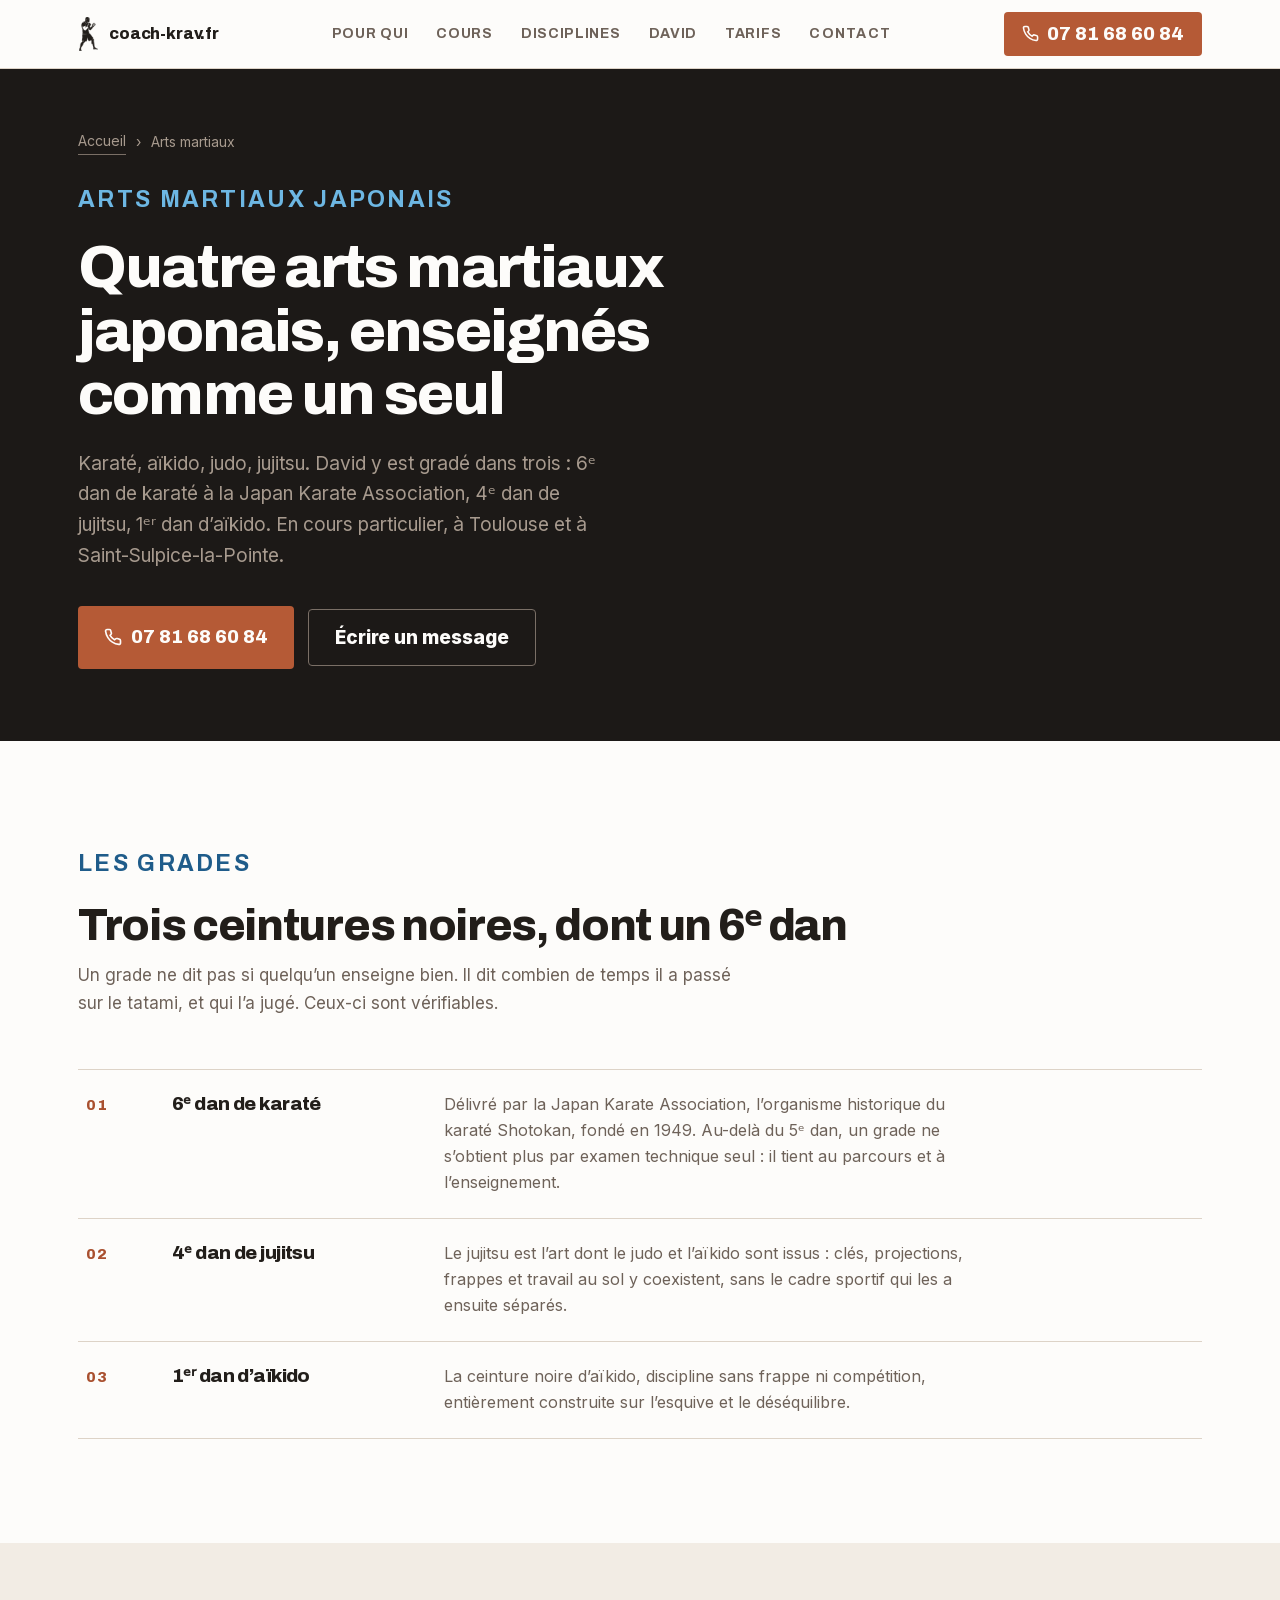
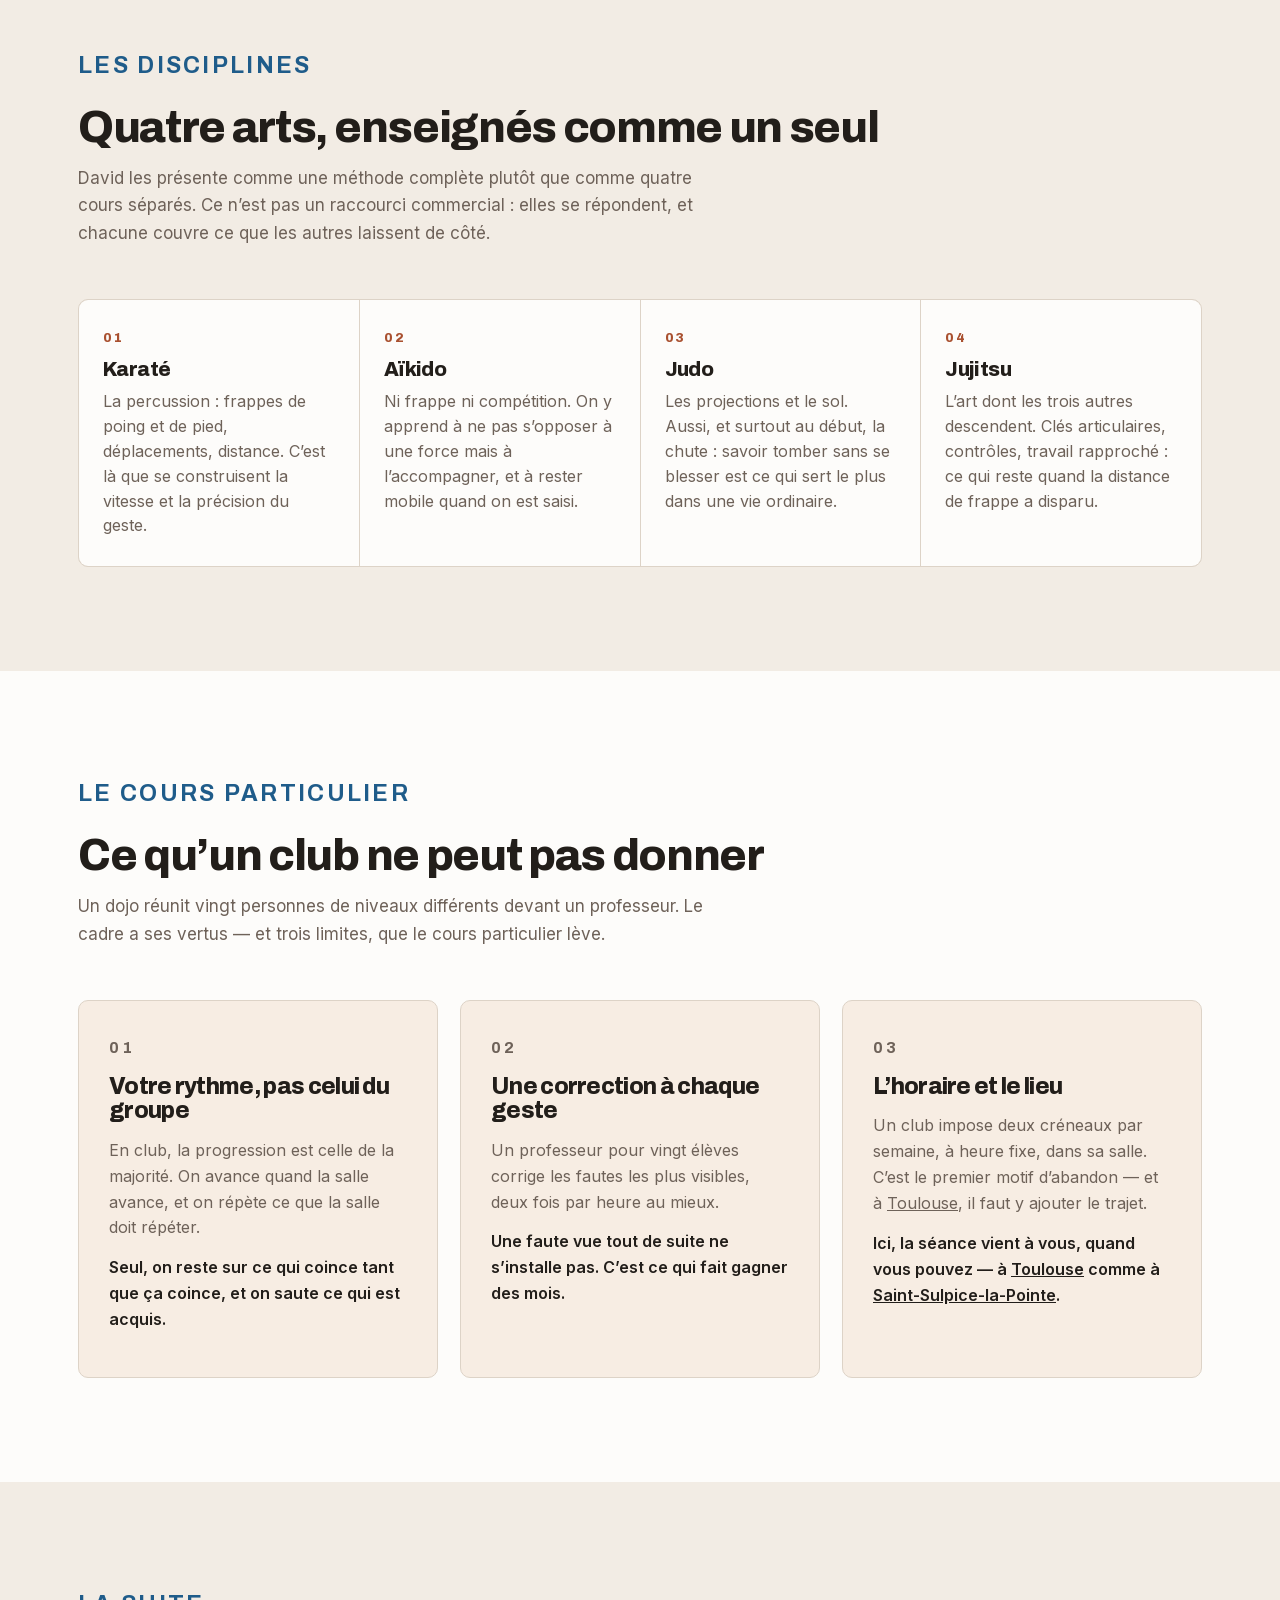
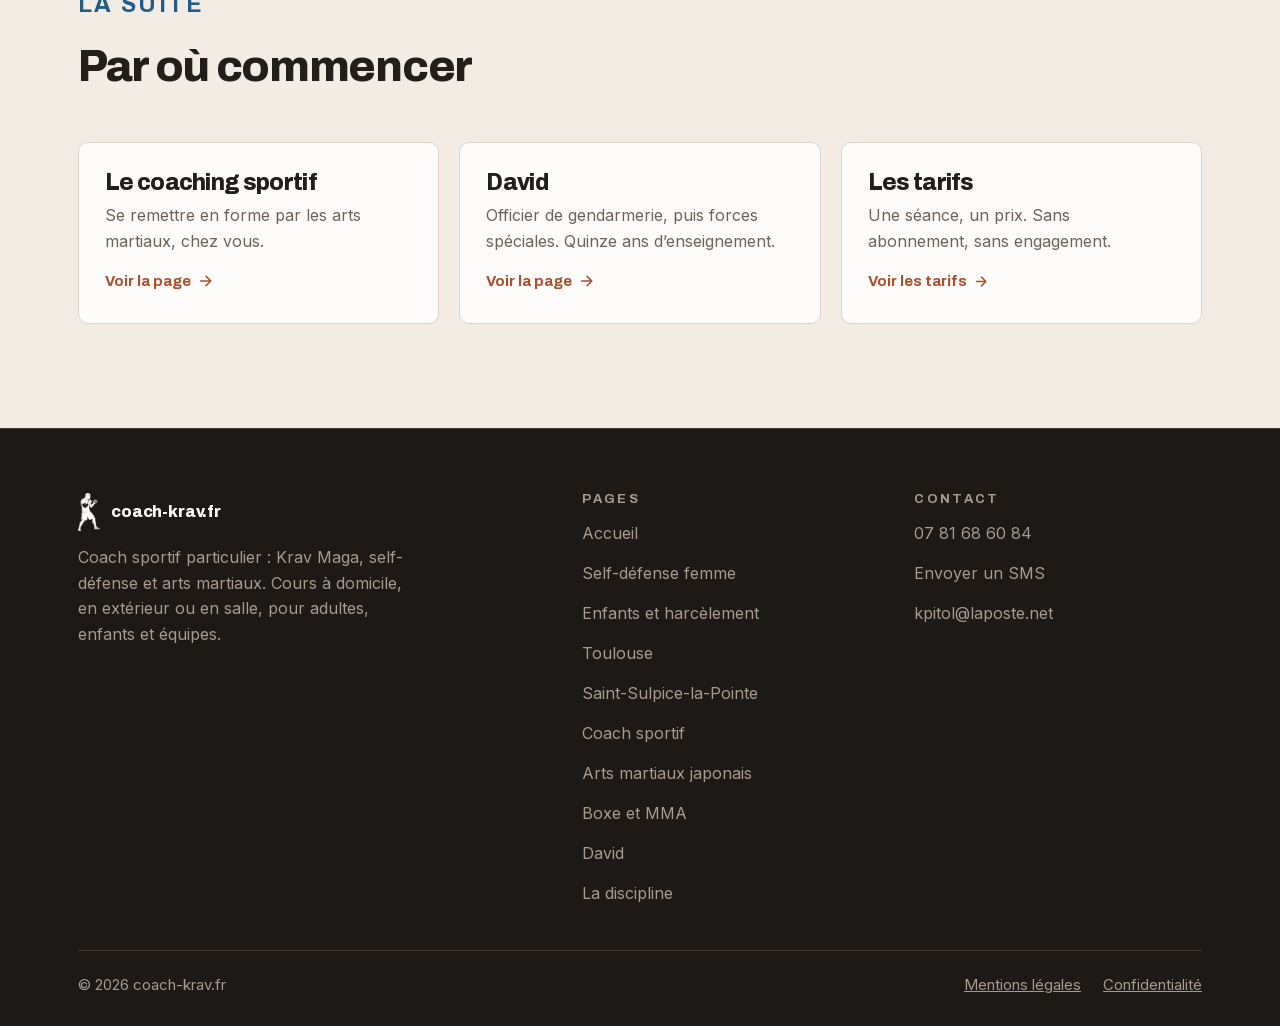
==== arts-martiaux/index.html @ d5f02aaf "feat(front): six pages ne menaient nulle part, et les donnees structurees annoncaient une savate L'a" ====
<!DOCTYPE html>
<html lang="fr">
<head>
<meta charset="UTF-8">
<meta name="viewport" content="width=device-width, initial-scale=1">
<title>Cours de karaté et d’arts martiaux japonais à Toulouse</title>
<meta name="description" content="Karaté, aïkido, judo et jujitsu en cours particulier à Toulouse et Saint-Sulpice. David est 6e dan JKA de karaté, 4e dan de jujitsu, 1er dan d’aïkido.">
<meta name="robots" content="index, follow">
<meta name="theme-color" content="#FDFCFA">
<link rel="canonical" href="https://coach-krav.fr/arts-martiaux/">
<meta property="og:type" content="article">
<meta property="og:site_name" content="coach-krav.fr">
<meta property="og:locale" content="fr_FR">
<meta property="og:title" content="Cours de karaté et d’arts martiaux japonais à Toulouse">
<meta property="og:description" content="Karaté, aïkido, judo, jujitsu enseignés comme une méthode complète, en cours particulier. Trois ceintures noires, dont un 6e dan JKA.">
<meta property="og:url" content="https://coach-krav.fr/arts-martiaux/">
<meta property="og:image" content="https://coach-krav.fr/assets/cours-groupe-1400.jpg">
<meta property="og:image:width" content="1400">
<meta property="og:image:height" content="1050">
<meta property="og:image:alt" content="Cours collectif de Krav Maga en extérieur, en fin de journée">
<meta name="twitter:card" content="summary_large_image">
<link rel="icon" type="image/png" sizes="32x32" href="/assets/favicon-32.png">
<link rel="icon" type="image/png" sizes="16x16" href="/assets/favicon-16.png">
<link rel="apple-touch-icon" href="/assets/apple-touch-icon.png">
<link rel="manifest" href="/site.webmanifest">
<link rel="preload" as="style" href="/assets/site.css">
<link rel="preload" as="font" type="font/woff2" href="/assets/fonts/archivo-var.woff2" crossorigin>
<link rel="preload" as="font" type="font/woff2" href="/assets/fonts/inter-var.woff2" crossorigin>
<style>@font-face{font-family:Archivo;src:url(/assets/fonts/archivo-var.woff2) format('woff2');font-weight:100 900;font-style:normal;font-display:swap}@font-face{font-family:InterVF;src:url(/assets/fonts/inter-var.woff2) format('woff2');font-weight:100 900;font-style:normal;font-display:swap}</style>
<link rel="stylesheet" href="/assets/site.css">
<script type="application/ld+json">
{"@context":"https://schema.org","@type":"BreadcrumbList","itemListElement":[
 {"@type":"ListItem","position":1,"name":"Accueil","item":"https://coach-krav.fr/"},
 {"@type":"ListItem","position":2,"name":"Arts martiaux","item":"https://coach-krav.fr/arts-martiaux/"}]}
</script>

</head>
<body>

<a class="skip" href="#contenu">Aller au contenu</a>

<header id="tete">
  <div class="wrap tete">
    <a class="marque" href="/" aria-label="coach-krav.fr, accueil">
      <span class="marque-glyphe" aria-hidden="true"></span>
      <span>coach-krav.fr</span>
    </a>
    <nav class="nav" id="menu" aria-label="Navigation principale">
      <a href="/#situations">Pour qui</a>
      <a href="/#formules">Cours</a>
      <a href="/#disciplines">Disciplines</a>
      <a href="/le-coach/">David</a>
      <a href="/#tarifs">Tarifs</a>
      <button type="button" class="nav-bouton" data-ouvre="ecrire">Contact</button>
    </nav>
    <a class="tel-tete" href="tel:+33781686084">
      <svg viewBox="0 0 24 24" fill="none" stroke="currentColor" stroke-width="2.2" stroke-linecap="round" aria-hidden="true" style="width:17px;height:17px"><path d="M22 16.9v3a2 2 0 0 1-2.2 2 19.8 19.8 0 0 1-8.6-3.1 19.5 19.5 0 0 1-6-6A19.8 19.8 0 0 1 2.1 4.2 2 2 0 0 1 4.1 2h3a2 2 0 0 1 2 1.7c.1.9.3 1.8.7 2.7a2 2 0 0 1-.5 2.1L8.1 9.8a16 16 0 0 0 6 6l1.3-1.2a2 2 0 0 1 2.1-.5c.9.4 1.8.6 2.7.7a2 2 0 0 1 1.8 2.1z"/></svg>
      07 81 68 60 84
    </a>
    <button class="burger" id="burger" aria-label="Ouvrir le menu" aria-expanded="false" aria-controls="menu">
      <svg viewBox="0 0 24 24" fill="none" stroke="currentColor" stroke-width="2.2" stroke-linecap="round" aria-hidden="true"><path d="M3 6h18M3 12h18M3 18h18"/></svg>
    </button>
  </div>
</header>

<main id="contenu">

<section class="hero hero--court" id="haut">
  <div class="wrap">
    <nav class="fil" aria-label="Fil d’Ariane"><a href="/">Accueil</a><span aria-hidden="true">›</span><span>Arts martiaux</span></nav>
    <div class="hero-in">
      <p class="eyebrow">Arts martiaux japonais</p>
      <h1>Quatre arts martiaux japonais, enseignés comme un seul</h1>
      <p>Karaté, aïkido, judo, jujitsu. David y est gradé dans trois : 6ᵉ dan de karaté à la Japan Karate Association, 4ᵉ dan de jujitsu, 1ᵉʳ dan d’aïkido. En cours particulier, à Toulouse et à Saint-Sulpice-la-Pointe.</p>
      <div class="actes">
        <a class="btn btn-1" href="tel:+33781686084">
          <svg viewBox="0 0 24 24" fill="none" stroke="currentColor" stroke-width="2.2" stroke-linecap="round" aria-hidden="true"><path d="M22 16.9v3a2 2 0 0 1-2.2 2 19.8 19.8 0 0 1-8.6-3.1 19.5 19.5 0 0 1-6-6A19.8 19.8 0 0 1 2.1 4.2 2 2 0 0 1 4.1 2h3a2 2 0 0 1 2 1.7c.1.9.3 1.8.7 2.7a2 2 0 0 1-.5 2.1L8.1 9.8a16 16 0 0 0 6 6l1.3-1.2a2 2 0 0 1 2.1-.5c.9.4 1.8.6 2.7.7a2 2 0 0 1 1.8 2.1z"/></svg>
          07 81 68 60 84
        </a>
        <button type="button" class="btn btn-2" data-ouvre="ecrire">Écrire un message</button>
      </div>
    </div>
  </div>
</section>

<section class="sec">
  <div class="wrap">
    <div class="head monte">
      <p class="eyebrow">Les grades</p>
      <h2>Trois ceintures noires, dont un 6ᵉ dan</h2>
      <p class="lead">Un grade ne dit pas si quelqu’un enseigne bien. Il dit combien de temps il a passé sur le tatami, et qui l’a jugé. Ceux-ci sont vérifiables.</p>
    </div>
    <ul class="bien monte">
      <li><span class="num">01</span><h3>6ᵉ dan de karaté</h3><p>Délivré par la Japan Karate Association, l’organisme historique du karaté Shotokan, fondé en 1949. Au-delà du 5ᵉ dan, un grade ne s’obtient plus par examen technique seul : il tient au parcours et à l’enseignement.</p></li>
      <li><span class="num">02</span><h3>4ᵉ dan de jujitsu</h3><p>Le jujitsu est l’art dont le judo et l’aïkido sont issus : clés, projections, frappes et travail au sol y coexistent, sans le cadre sportif qui les a ensuite séparés.</p></li>
      <li><span class="num">03</span><h3>1ᵉʳ dan d’aïkido</h3><p>La ceinture noire d’aïkido, discipline sans frappe ni compétition, entièrement construite sur l’esquive et le déséquilibre.</p></li>
    </ul>
  </div>
</section>

<section class="sec sec--pierre">
  <div class="wrap">
    <div class="head monte">
      <p class="eyebrow">Les disciplines</p>
      <h2>Quatre arts, enseignés comme un seul</h2>
      <p class="lead">David les présente comme une méthode complète plutôt que comme quatre cours séparés. Ce n’est pas un raccourci commercial : elles se répondent, et chacune couvre ce que les autres laissent de côté.</p>
    </div>
    <div class="princ monte">
      <div>
        <p class="n">01</p><h3>Karaté</h3>
        <p>La percussion : frappes de poing et de pied, déplacements, distance. C’est là que se construisent la vitesse et la précision du geste.</p>
      </div>
      <div>
        <p class="n">02</p><h3>Aïkido</h3>
        <p>Ni frappe ni compétition. On y apprend à ne pas s’opposer à une force mais à l’accompagner, et à rester mobile quand on est saisi.</p>
      </div>
      <div>
        <p class="n">03</p><h3>Judo</h3>
        <p>Les projections et le sol. Aussi, et surtout au début, la chute : savoir tomber sans se blesser est ce qui sert le plus dans une vie ordinaire.</p>
      </div>
      <div>
        <p class="n">04</p><h3>Jujitsu</h3>
        <p>L’art dont les trois autres descendent. Clés articulaires, contrôles, travail rapproché : ce qui reste quand la distance de frappe a disparu.</p>
      </div>
    </div>
  </div>
</section>

<section class="sec">
  <div class="wrap">
    <div class="head monte">
      <p class="eyebrow">Le cours particulier</p>
      <h2>Ce qu’un club ne peut pas donner</h2>
      <p class="lead">Un dojo réunit vingt personnes de niveaux différents devant un professeur. Le cadre a ses vertus — et trois limites, que le cours particulier lève.</p>
    </div>
    <div class="trio">
      <article class="sit monte">
        <p class="sit-n">01</p>
        <h3>Votre rythme, pas celui du groupe</h3>
        <p>En club, la progression est celle de la majorité. On avance quand la salle avance, et on répète ce que la salle doit répéter.</p>
        <p class="rep">Seul, on reste sur ce qui coince tant que ça coince, et on saute ce qui est acquis.</p>
      </article>
      <article class="sit monte">
        <p class="sit-n">02</p>
        <h3>Une correction à chaque geste</h3>
        <p>Un professeur pour vingt élèves corrige les fautes les plus visibles, deux fois par heure au mieux.</p>
        <p class="rep">Une faute vue tout de suite ne s’installe pas. C’est ce qui fait gagner des mois.</p>
      </article>
      <article class="sit monte">
        <p class="sit-n">03</p>
        <h3>L’horaire et le lieu</h3>
        <p>Un club impose deux créneaux par semaine, à heure fixe, dans sa salle. C’est le premier motif d’abandon — et à <a href="/toulouse/">Toulouse</a>, il faut y ajouter le trajet.</p>
        <p class="rep">Ici, la séance vient à vous, quand vous pouvez — à <a href="/toulouse/">Toulouse</a> comme à <a href="/saint-sulpice/">Saint-Sulpice-la-Pointe</a>.</p>
      </article>
    </div>
  </div>
</section>

<section class="sec sec--pierre">
  <div class="wrap">
    <div class="head monte">
      <p class="eyebrow">La suite</p>
      <h2>Par où commencer</h2>
    </div>
    <div class="renvois trois monte">
      <a class="renvoi" href="/coach-sportif/"><h3>Le coaching sportif</h3><p>Se remettre en forme par les arts martiaux, chez vous.</p><span>Voir la page</span></a>
      <a class="renvoi" href="/le-coach/"><h3>David</h3><p>Officier de gendarmerie, puis forces spéciales. Quinze ans d’enseignement.</p><span>Voir la page</span></a>
      <a class="renvoi" href="/#tarifs"><h3>Les tarifs</h3><p>Une séance, un prix. Sans abonnement, sans engagement.</p><span>Voir les tarifs</span></a>
    </div>
  </div>
</section>


</main>

<footer>
  <div class="wrap">
    <div class="pied">
      <div>
        <a class="marque" href="/" aria-label="coach-krav.fr, accueil">
          <span class="marque-glyphe marque-glyphe--pied" aria-hidden="true"></span>
          <span>coach-krav.fr</span>
        </a>
        <p class="desc">Coach sportif particulier : Krav Maga, self-défense et arts martiaux. Cours à domicile, en extérieur ou en salle, pour adultes, enfants et équipes.</p>
      </div>
      <div>
        <h2>Pages</h2>
        <ul>
          <li><a href="/">Accueil</a></li>
          <li><a href="/femmes/">Self-défense femme</a></li>
          <li><a href="/enfants/">Enfants et harcèlement</a></li>
          <li><a href="/toulouse/">Toulouse</a></li>
          <li><a href="/saint-sulpice/">Saint-Sulpice-la-Pointe</a></li>
          <li><a href="/coach-sportif/">Coach sportif</a></li>
          <li><a href="/arts-martiaux/">Arts martiaux japonais</a></li>
          <li><a href="/boxe-et-mma/">Boxe et MMA</a></li>
          <li><a href="/le-coach/">David</a></li>
          <li><a href="/la-discipline/">La discipline</a></li>
        </ul>
      </div>
      <div>
        <h2>Contact</h2>
        <ul>
          <li><a href="tel:+33781686084">07 81 68 60 84</a></li>
          <li><a href="sms:+33781686084">Envoyer un SMS</a></li>
          <li><a href="mailto:kpitol@laposte.net">kpitol@laposte.net</a></li>
        </ul>
      </div>
    </div>
    <div class="bas">
      <span>© 2026 coach-krav.fr</span>
      <nav aria-label="Informations légales">
        <a href="/mentions/#mentions">Mentions légales</a>
        <a href="/mentions/#confidentialite">Confidentialité</a>
      </nav>
    </div>
  </div>
</footer>

<div class="pouce">
  <a class="btn btn-1" href="tel:+33781686084">07 81 68 60 84</a>
  <a class="btn btn-2" href="sms:+33781686084?&amp;body=Bonjour, je suis sur Toulouse et je souhaite des informations.">SMS</a>
</div>

<script src="/assets/site.js" defer></script>

<dialog id="ecrire" aria-labelledby="ecrire-titre">
  <div class="vol">
    <button type="button" class="clore" data-ferme aria-label="Fermer">
      <svg viewBox="0 0 24 24" fill="none" stroke="currentColor" stroke-width="2.2" stroke-linecap="round" aria-hidden="true" style="width:18px;height:18px"><path d="M18 6 6 18M6 6l12 12"/></svg>
    </button>
    <h2 id="ecrire-titre">Votre message</h2>
    <p class="vol-intro">Le plus rapide reste <a href="tel:+33781686084">un appel</a> ou <a href="sms:+33781686084?&amp;body=Bonjour, je souhaite des informations sur les cours.">un SMS</a>. Mais si vous préférez écrire, c’est ici.</p>
    <form class="formulaire" id="msg" action="https://formspree.io/f/xaqlaapn" method="POST">
      <input type="hidden" name="_next" value="https://coach-krav.fr/merci/">
      <input type="hidden" name="_subject" value="Nouvelle demande depuis coach-krav.fr">
      <input type="text" name="_gotcha" tabindex="-1" autocomplete="off" style="position:absolute;left:-9999px" aria-hidden="true">
      <div class="rang">
        <div class="champ">
          <label for="c-nom">Nom</label>
          <input id="c-nom" name="nom" type="text" autocomplete="name" placeholder="Votre nom" required>
        </div>
        <div class="champ">
          <label for="c-tel">Téléphone</label>
          <input id="c-tel" name="telephone" type="tel" autocomplete="tel" inputmode="tel" placeholder="Pour vous rappeler" aria-describedby="c-joindre">
        </div>
      </div>
      <div class="rang">
        <div class="champ">
          <label for="c-mail">E-mail</label>
          <input id="c-mail" name="email" type="email" autocomplete="email" placeholder="Si vous préférez une réponse écrite" aria-describedby="c-joindre">
        </div>
      </div>
      <p class="joindre" id="c-joindre">Un numéro <b>ou</b> une adresse suffit : c’est vous qui choisissez comment on vous répond.</p>
      <div class="rang">
        <div class="champ">
          <label for="c-qui">Pour qui&nbsp;?</label>
          <select id="c-qui" name="pour_qui">
            <option value="Moi">Moi</option>
            <option value="Mon enfant">Mon enfant</option>
            <option value="Nous deux">Nous deux</option>
            <option value="Un groupe">Un groupe d’amis ou de famille</option>
            <option value="Mon equipe">Mon équipe, mon entreprise</option>
          </select>
        </div>
        <div class="champ">
          <label for="c-ou">Où&nbsp;?</label>
          <select id="c-ou" name="lieu">
            <option value="Toulouse">Toulouse ou agglomération</option>
            <option value="Saint-Sulpice">Saint-Sulpice-la-Pointe et alentours</option>
            <option value="Autre">Ailleurs, à voir ensemble</option>
          </select>
        </div>
      </div>
      <div class="champ">
        <label for="c-msg">Votre situation</label>
        <textarea id="c-msg" name="message" placeholder="Ce qui vous amène, votre niveau, vos disponibilités. Quelques mots suffisent." required></textarea>
      </div>
      <label class="coche" for="c-rgpd">
        <input id="c-rgpd" type="checkbox" name="consentement" value="oui" required>
        <span>J’accepte que ces informations servent uniquement à me répondre.</span>
      </label>
      <p class="hors-ue">Ce formulaire passe par un prestataire américain, vos données quittent donc l’Union européenne. <a href="/mentions/#confidentialite">Le détail est ici</a>. Un <a href="sms:+33781686084">SMS</a> arrive directement sur le téléphone de David, sans intermédiaire.</p>
      <button class="envoi" type="submit" id="c-envoi">Envoyer le message</button>
      <p class="retour" id="c-ok" role="status">Message envoyé. Je vous réponds dès que possible. <b>Sans nouvelle sous 48 h</b>, <a href="sms:+33781686084?&amp;body=Bonjour, je souhaite des informations sur les cours.">envoyez un SMS au 07 81 68 60 84</a> : il arrive directement sur le téléphone de David, sans intermédiaire.</p>
      <p class="retour" id="c-ko" role="alert">L’envoi n’a pas abouti. Votre message est toujours là : réessayez, <a href="sms:+33781686084?&amp;body=Bonjour, je souhaite des informations sur les cours.">envoyez un SMS</a>, ou écrivez à <a href="mailto:kpitol@laposte.net">kpitol@laposte.net</a>.</p>
    </form>
  </div>
</dialog>

<noscript><style>
  /* Sans script, une modale ne s'ouvre pas. On la rend alors au fil de la page,
     a sa place naturelle : mieux vaut un formulaire visible qu'un bouton mort. */
  dialog#ecrire{display:block;position:static;width:auto;max-width:820px;margin:0 auto 70px;background:var(--fond-carte)}
  dialog#ecrire .clore{display:none}
  [data-ouvre]{display:none!important}
</style></noscript>

</body>
</html>
---- assets/site.css ----
@font-face{font-family:Archivo;src:url(/assets/fonts/archivo-var.woff2) format('woff2');font-weight:100 900;font-style:normal;font-display:swap}
@font-face{font-family:InterVF;src:url(/assets/fonts/inter-var.woff2) format('woff2');font-weight:100 900;font-style:normal;font-display:swap}

/* ══════════════════════════════════════════════════════════════════════
   COUCHE 1 — LA DIRECTION GRAPHIQUE

   Le SEUL bloc de la feuille qui contienne une valeur de couleur.
   Changer de direction, c'est remplacer ce bloc et rien d'autre : les
   deux couches suivantes ne portent que des renvois, et le reste du
   fichier ne cite jamais un jeton --t-*.

   Direction en place : « Toulouse mesurée ». Les valeurs viennent de
   187 photographies de la ville lues pixel par pixel — 430 848 pixels
   classés par famille de teinte, la mediane des pixels REELS de chaque
   bande de luminosité, jamais une moyenne (une moyenne mélange le mur au
   soleil et le mur à l'ombre : elle fabrique de la boue).
   Le détail : _chantier/croquis/2026-09-09-charte-toulouse-mesuree.md

   Chaque teinte utilisée en transparence est donnée DEUX fois, en
   hexadécimal et en composantes, parce que rgba() ne sait pas lire un
   hexadécimal. Le garde _chantier/coherence.py refuse le commit si les
   deux se contredisent — sans lui, la duplication dériverait en silence.

   Les trois bornes @charte ci-dessous ne sont pas décoratives : le garde
   découpe le fichier dessus. Il vérifie qu'elles existent, qu'elles
   n'apparaissent qu'une fois et qu'elles sont dans l'ordre — un repère
   introuvable rend -1, et une tranche prise à -1 lit tout le fichier
   sans rien signaler.
   ══════════════════════════════════════════════════════════════════════ */
/* @charte:direction-debut */
:root{
  /* les fonds clairs — 42,7 % de Toulouse est neutre (pierre + blanc) */
  --t-blanc:#FDFCFA;
  --t-pierre-pale:#F2ECE4;
  --t-brique-pale:#F7EDE3;

  /* les fonds profonds — le héros et le pied, rien d'autre */
  --t-profond:#1C1917;         --t-profond-rgb:28,25,23;
  --t-profond-2:#2B2624;
  --t-abysse:#0E0C0B;          --t-abysse-rgb:14,12,11;

  /* les textes */
  --t-encre:#221E1A;           --t-encre-rgb:34,30,26;
  --t-pierre:#6E6259;
  --t-estompe:#A79A8E;

  /* les filets. Deux niveaux : le trait décoratif, et le contour d'un
     champ ou d'un bouton — celui-là tient 3:1, comme WCAG 1.4.11 l'exige
     des contours de composants. Les anciens plafonnaient à 1,4. */
  --t-filet:#DDD3C7;
  --t-contour:#8F8274;
  --t-filet-profond:#423B35;
  --t-contour-profond:#7A6F66;

  /* La brique. Deux corrections successives, toutes deux venues de l'œil
     avant l'instrument. D'abord #352612 : la valeur À L'OMBRE, et tout le
     site était marron. Puis #9C5228, médiane d'une bande de clarté
     0,30–0,70 — encore marron, parce qu'une photo de mur contient autant
     d'ombre que de soleil et que la médiane rend le mur en lumière
     MOYENNE, pas la couleur de la brique. La brique foraine vit à 16-18°
     et 44-54 % de clarté ; on y est.

     Deux jetons, et la raison de leur nombre : le petit texte exige
     4,5:1, ce qui plafonne l'accent à 42 % de clarté — six points sous
     la brique sèche. Le non-textuel et le grand texte n'exigent que 3:1 :
     ils prennent la franche, et c'est eux que l'œil lit comme « la
     couleur du site ». Détail :
     _chantier/croquis/2026-09-09-la-brique-est-trop-sombre-de-six-points.md

     Un troisieme jeton pour les aplats a existe une heure : il assombrissait
     le bouton du heros pour compenser qu'une grande surface parait plus claire
     qu'un glyphe. William l'a vu tout de suite, et il avait raison : ca faisait
     QUATRE briques a l'ecran, et un bouton d'une autre couleur que le mot juste
     au-dessus. Une compensation optique qui se voit n'est plus une compensation,
     c'est une incoherence. Un aplat porte donc exactement la brique de son
     contexte. */
  --t-brique:#A9502F;          --t-brique-rgb:169,80,47;
  /* #B85C38 rendait 4,43:1 avec le blanc — assez pour un libelle de 19 px en
     gras, pas pour les 15 px de la barre du pouce. Un point de clarte plus bas
     (47 -> 46 %) et il tient 4,57 : le bouton passe A TOUTE TAILLE, et la dette
     gagee sur la taille des libelles disparait. L'ecart est de dE 1,2 —
     invisible a l'oeil, decisif pour la sonde. */
  --t-brique-franche:#B55A36;  --t-brique-franche-rgb:181,90,54;
  --t-brique-claire:#E08A5A;   --t-brique-claire-rgb:224,138,90;

  /* la note bleue. 12,7 % des pixels et les plus hautes saturations de
     toute la mesure. Ce n'est pas un ajout : la richesse de Toulouse
     vient du pastel des teinturiers, une plante à teinture bleue. */
  --t-pastel:#1F5C8A;
  --t-ciel:#6DB7E3;

  /* la note verte — platanes, berges de la Garonne. 4,8 % des pixels. */
  --t-olive:#4F6B2A;           --t-olive-rgb:79,107,42;
  --t-olive-clair:#A8CE7C;     --t-olive-clair-rgb:168,206,124;

  /* l'alerte, qui n'appartient pas à la ville mais au message */
  --t-alerte:#A3231B;          --t-alerte-rgb:163,35,27;
  --t-alerte-claire:#FF9B93;   --t-alerte-claire-rgb:255,155,147;

  /* Le chevron du <select>, dessiné dans une adresse de données : une
     image de fond ne sait pas prendre currentColor. Son trait DOIT valoir
     --t-pierre ; le garde vérifie que les deux ne divergent pas. */
  --t-chevron:url("data:image/svg+xml;charset=utf-8,%3Csvg xmlns='http://www.w3.org/2000/svg' viewBox='0 0 24 24' fill='none' stroke='%236E6259' stroke-width='2.2' stroke-linecap='round' stroke-linejoin='round'%3E%3Cpath d='M6 9l6 6 6-6'/%3E%3C/svg%3E");
}

/* ══════════════════════════════════════════════════════════════════════
   COUCHE 2 — LES CONTEXTES

   Trois fonds, les mêmes RÔLES sur chacun. Un bouton écrit
   `background:var(--accent)` une seule fois et se peint juste sur les
   trois — c'est ce qui a fait disparaître les seize règles
   « .sec--nuit .machin{...} » que portait l'ancienne feuille : elles
   n'existaient que parce que les jetons ignoraient leur fond.
   ══════════════════════════════════════════════════════════════════════ */
/* @charte:contextes-debut */

/* le contexte CLAIR — le fond par défaut de presque toute la page */
:root{
  --fond:var(--t-blanc);              --fond-rgb:var(--t-encre-rgb);
  --fond-2:var(--t-pierre-pale);      /* le creux : champs de formulaire */
  --fond-carte:var(--t-brique-pale);  /* une carte posée sur ce fond */
  --survol:var(--t-pierre-pale);      /* une ligne au survol */
  --sur:var(--t-encre);
  --sur-2:var(--t-pierre);
  --accent:var(--t-brique);           --accent-rgb:var(--t-brique-rgb);
  --accent-sur:var(--t-blanc);        /* le texte posé SUR --accent */
  /* la brique franche : filets, barres, icônes, gros chiffres — tout ce
     qui n'a pas besoin de 4,5:1 et que l'œil lit comme la couleur */
  --accent-franc:var(--t-brique-franche);
  --accent-franc-rgb:var(--t-brique-franche-rgb);
  --note:var(--t-pastel);
  --acquis:var(--t-olive);            --acquis-rgb:var(--t-olive-rgb);
  --alerte:var(--t-alerte);           --alerte-rgb:var(--t-alerte-rgb);
  --filet:var(--t-filet);
  --contour:var(--t-contour);
  --focus:var(--t-brique);
  --ombre-rgb:var(--t-encre-rgb);
}

/* le contexte PIERRE — une section sur deux, pour marquer le passage
   sans jamais éteindre la page. Il n'hérite pas de deux valeurs : son
   fond, et celui d'une carte posée dessus, qui redevient blanche. */
.sec--pierre{
  --fond:var(--t-pierre-pale);
  --fond-carte:var(--t-blanc);
  --survol:var(--t-blanc);
}

/* le contexte PROFOND — le héros, le pied, la barre du pouce. Deux
   aplats sombres dans la page, contre six auparavant : le sombre est
   redevenu une ponctuation, il ouvre et il ferme. */
.hero,footer,.pouce{
  --fond:var(--t-profond);            --fond-rgb:var(--t-profond-rgb);
  --fond-2:var(--t-profond-2);
  --fond-carte:var(--t-profond-2);
  --survol:var(--t-profond-2);
  --sur:var(--t-blanc);
  --sur-2:var(--t-estompe);
  --accent:var(--t-brique-claire);    --accent-rgb:var(--t-brique-claire-rgb);
  --accent-sur:var(--t-encre);
  /* sur fond sombre il n'y a pas deux briques : la claire tient déjà
     6,6:1, elle n'a aucun plafond à contourner */
  --accent-franc:var(--t-brique-claire);
  --accent-franc-rgb:var(--t-brique-claire-rgb);
  --note:var(--t-ciel);
  --acquis:var(--t-olive-clair);      --acquis-rgb:var(--t-olive-clair-rgb);
  --alerte:var(--t-alerte-claire);    --alerte-rgb:var(--t-alerte-claire-rgb);
  --filet:var(--t-filet-profond);
  --contour:var(--t-contour-profond);
  --focus:var(--t-brique-claire);
  --ombre-rgb:var(--t-abysse-rgb);
}

/* Les rôles qui ne suivent PAS le contexte, parce qu'ils se posent là où
   le fond n'est pas connu — sur une photographie, sur la page entière —
   ou parce qu'ils vivent dans une image, où aucune variable n'entre.
   Ils portent quand même un nom : sans lui, le corps de la feuille
   citerait un jeton de direction et court-circuiterait cette couche. */
:root{
  /* LE BOUTON D'APPEL NE CHANGE PAS AVEC LA SURFACE. C'est un objet, pas
     un rôle : il vit dans l'en-tête clair, dans le héros sombre et dans la
     barre du pouce, et William l'a vu tout de suite quand il portait deux
     briques différentes. « Le même bouton » doit se reconnaître.
     #B85C38 est le seul qui tienne des DEUX côtés, et presque à l'identique :
     3,87:1 sur la pierre claire, 3,85:1 sur le fond profond — WCAG 1.4.11
     demande 3,0 pour la forme d'un composant. Son libellé blanc rend 4,43:1,
     ce qui impose 19 px en gras, et c'est la taille qu'ils ont. */
  --accent-aplat:var(--t-brique-franche);
  --accent-aplat-rgb:var(--t-brique-franche-rgb);
  --accent-aplat-sur:var(--t-blanc);

  --voile-photo-rgb:var(--t-profond-rgb);   /* sous une légende d'image */
  --voile-page-rgb:var(--t-abysse-rgb);     /* derrière une modale */
  --sur-photo:var(--t-blanc);               /* le texte posé sur une photo */
  --chevron:var(--t-chevron);               /* le chevron qui dit « ça s'ouvre » */
}
/* @charte:contextes-fin */

/* ══ ce qui n'est pas une couleur ══════════════════════════════════════ */
:root{
  --tete:68px;
  --tf:Archivo,'Helvetica Neue',Arial,sans-serif;
  --tc:InterVF,system-ui,-apple-system,'Segoe UI',Roboto,sans-serif;

  /* Rayons. Il y en avait huit — 2, 4, 5, 6, 8, 10, 12 et 50 % — pour trois
     familles d'objets seulement. Trois suffisent, plus l'anneau de focus. */
  --r-controle:4px;   /* boutons, champs, petits boutons */
  --r-surface:10px;   /* cartes, encarts, blocs, modales */
  --r-focus:2px;      /* l'anneau de focus, qui suit le trace de l'element */

  /* La flèche et la silhouette servent de MASQUE : seule leur couche
     alpha compte, la couleur écrite dedans n'est jamais rendue. Elles
     prennent donc currentColor et suivent la direction sans y figurer. */
  --fleche:url("data:image/svg+xml;charset=utf-8,%3Csvg xmlns='http://www.w3.org/2000/svg' viewBox='0 0 24 24' fill='none' stroke='%23000' stroke-width='2.4' stroke-linecap='round' stroke-linejoin='round'%3E%3Cpath d='M4 12h14M12 5l7 7-7 7'/%3E%3C/svg%3E");
  --silhouette:url(/assets/logo-clair.png);
}

*,*::before,*::after{margin:0;padding:0;box-sizing:border-box}
html{scroll-behavior:smooth;-webkit-text-size-adjust:100%}
body{background:var(--fond);color:var(--sur);font-family:var(--tc);font-size:17px;line-height:1.62;overflow-x:hidden;-webkit-font-smoothing:antialiased}
img{display:block;max-width:100%;height:auto}
a{color:inherit}
:where(a,button,input,select,textarea,summary):focus-visible{outline:3px solid var(--focus);outline-offset:3px;border-radius:var(--r-focus)}
h1,h2,h3,.tf{font-family:var(--tf);letter-spacing:-.03em;line-height:1.06;font-weight:800}
section{scroll-margin-top:calc(var(--tete) + 12px)}
.wrap{max-width:1180px;margin:0 auto;padding:0 28px}
.sr{position:absolute;width:1px;height:1px;margin:-1px;padding:0;overflow:hidden;clip:rect(0 0 0 0);white-space:nowrap;border:0}
.skip{position:absolute;left:-9999px;top:0;z-index:300;background:var(--accent);color:var(--accent-sur);padding:12px 20px;font-family:var(--tf);font-weight:700}
.skip:focus{left:8px;top:8px}

/* ── rythme des sections : le blanc domine, la pierre ponctue ───────── */
.sec{padding:104px 0;background:var(--fond);color:var(--sur)}
/* L'INTITULE DE SECTION, TROISIEME REGLAGE. 13 px au depart, 16 apres la
   premiere remarque de William, 19 apres la seconde. Un intitule en capitales
   se lit plus petit qu'il n'est : la hauteur d'x disparait, l'oeil n'a plus que
   des rectangles. A 19 px il fait la meme impression qu'un texte courant de 16.
   L'interlettrage descend de .2 a .14 em — a 19 px, .2 em disloque le mot. */
/* L'INTITULE DE SECTION, QUATRIEME REGLAGE : 13, 16, 19, puis 23 px.
   William l'a signale TROIS fois, et la taille seule n'etait pas le sujet :
   un mot en CAPITALES n'a ni ascendante ni descendante, l'oeil n'en percoit
   que la hauteur de capitale — 0,72 em. A 19 px il pesait 13,7 px d'encre,
   soit moins qu'un texte courant de 16. A 23 px il en pese 16,6, et
   l'interlettrage descend a .10 em pour rendre le mot plus dense qu'etale. */
.eyebrow{font-family:var(--tf);font-size:23px;font-weight:700;letter-spacing:.10em;text-transform:uppercase;color:var(--note);margin-bottom:20px}
/* le trait s'aligne sur la PREMIERE ligne, pas au milieu du bloc */
h2{font-size:clamp(30px,4.4vw,44px);margin-bottom:14px}
.lead{color:var(--sur-2);max-width:660px;font-size:17px}
.head{margin-bottom:52px}

/* ── en-tête ────────────────────────────────────────────────────────────
   Blanc et opaque, sur les huit pages. Le filet du bas est PERMANENT :
   sous une page claire, un en-tête sans filet flotterait sans limite.
   Le défilement n'ajoute qu'une ombre — plus de bascule de fond, donc
   plus de flou d'arrière-plan à calculer à chaque image. */
header{position:fixed;inset:0 0 auto;z-index:120;background:var(--fond);border-bottom:1px solid var(--filet);transition:box-shadow .25s}
header.pose{box-shadow:0 2px 18px rgba(var(--ombre-rgb),.09)}
.tete{display:flex;align-items:center;justify-content:space-between;gap:20px;height:var(--tete)}
.marque{display:flex;align-items:center;gap:11px;text-decoration:none;color:var(--sur);flex-shrink:0}
/* La silhouette est une forme pleine dont le dessin tient ENTIEREMENT
   dans sa couche alpha : 31 % de pixels opaques, tous de la même teinte.
   Posée en masque, elle prend la couleur de son texte — encre sur
   l'en-tête blanc, blanc sur le pied profond. Un seul fichier pour les
   deux fonds, et il suit un changement de direction sans être retouché. */
.marque-glyphe{width:20px;height:34px;background:currentColor;flex-shrink:0;
  -webkit-mask:var(--silhouette) no-repeat center/contain;
          mask:var(--silhouette) no-repeat center/contain}
.marque-glyphe--pied{width:22px;height:38px}
.marque span{font-family:var(--tf);font-weight:800;font-size:16px;letter-spacing:-.01em}
.nav{display:flex;align-items:center;gap:28px}
/* Les entrées du menu faisaient 23 px de haut — la seule hauteur de leur
   interligne — quand WCAG 2.5.8 en demande 24. Une entrée de menu n'est PAS
   posée au fil d'une phrase : l'exemption « inline » ne la couvre pas.
   Six pixels de marge intérieure suffisent, et l'en-tête ne bouge pas : les
   entrées sont centrées dans une ligne de 68 px, elles ont la place. */
.nav a,.nav .nav-bouton{padding:6px 0}
.nav a{font-family:var(--tf);font-size:14px;font-weight:700;letter-spacing:.05em;text-transform:uppercase;color:var(--sur-2);text-decoration:none;transition:color .18s}
.nav a:hover{color:var(--sur)}
.tel-tete{display:inline-flex;align-items:center;gap:8px;background:var(--accent-aplat);color:var(--accent-aplat-sur);font-family:var(--tf);font-weight:800;font-size:19px;padding:7px 18px;border-radius:var(--r-controle);text-decoration:none;white-space:nowrap;transition:transform .16s,box-shadow .16s}
.tel-tete:hover{transform:translateY(-2px);box-shadow:0 8px 20px rgba(var(--accent-aplat-rgb),.28)}
.burger{display:none;width:44px;height:44px;align-items:center;justify-content:center;background:none;border:1px solid var(--contour);border-radius:var(--r-controle);color:var(--sur);cursor:pointer}
.burger svg{width:20px;height:20px}

/* ── hero ──────────────────────────────────────────────────────────── */
.hero{position:relative;background:var(--fond);color:var(--sur);padding:calc(var(--tete) + 92px) 0 96px;overflow:hidden}
.hero-photo{position:absolute;inset:0;z-index:0}
.hero-photo img{width:100%;height:100%;object-fit:cover;object-position:center 38%}
.hero-voile{position:absolute;inset:0;z-index:1;background:
  linear-gradient(100deg,var(--fond) 30%,rgba(var(--fond-rgb),.86) 52%,rgba(var(--fond-rgb),.62) 100%),
  linear-gradient(to top,var(--fond) 2%,transparent 46%)}
.hero-in{position:relative;z-index:2;max-width:720px}
/* LE GESTE DE CELUI QUI N'EST PAS PRÊT. Deux boutons demandaient de contacter
   un inconnu, et rien d'autre. Quelqu'un qui hésite veut d'abord comprendre :
   ce lien l'amène au déroulé, sans engagement. Il est délibérément plus
   discret que les deux boutons — c'est une porte, pas une action. */
.lien-doux{display:inline-flex;align-items:center;gap:8px;color:var(--sur-2);
  font-family:var(--tf);font-weight:700;font-size:16px;text-decoration:none;
  padding:10px 2px;transition:color .18s}
.lien-doux:hover{color:var(--sur)}
.lien-doux span::after{content:'';display:block;width:1.05em;height:1.05em;
  background:currentColor;-webkit-mask:var(--fleche) no-repeat center/contain;
          mask:var(--fleche) no-repeat center/contain;transition:transform .2s}
.lien-doux:hover span::after{transform:translateX(4px)}

/* La ligne de renvois posee SOUS une grille — disciplines, sept effets. Elle
   prolonge la section vers sa page dediee sans casser le bloc : un renvoi en
   carte y aurait ajoute un troisieme niveau de lecture. */
.apres-grille{display:flex;flex-wrap:wrap;gap:26px;margin-top:26px}
.hero h1{font-size:clamp(42px,7.4vw,78px);margin:18px 0 22px}
.hero h1 em{font-style:normal;color:var(--accent-franc);display:block}
.hero p{color:var(--sur-2);font-size:clamp(16px,1.7vw,19px);max-width:530px;margin-bottom:34px}
/* L'etiquette de lieu ne subit pas la laisse de 530px, sinon elle se
   cesure. Et elle REPREND sa couleur : `.hero p` compte un element de
   plus que `.eyebrow`, donc il gagne, et l'etiquette tombait en gris
   estompé au lieu de porter la note bleue — sur la seule surface où
   cette note se voit le mieux. */
/* `.hero p` fixe une taille au clamp et sa specificite bat `.eyebrow` : le
   premier intitule de la page rendait donc 16 px quand tous les autres etaient
   passes a 19. Il faut le dire ici, explicitement. */
.hero p.eyebrow{max-width:none;margin-bottom:16px;color:var(--note);font-size:23px}
.actes{display:flex;flex-wrap:wrap;gap:14px;align-items:center}
.note{margin-top:18px;font-size:15px;color:var(--sur-2);display:flex;align-items:flex-start;gap:9px;max-width:520px;margin-bottom:0}
.note::before{content:'';width:8px;height:8px;border-radius:50%;background:var(--acquis);flex-shrink:0;margin-top:.52em}

.btn{display:inline-flex;align-items:center;justify-content:center;gap:9px;font-family:var(--tf);font-weight:800;font-size:19px;padding:16px 26px;border-radius:var(--r-controle);border:none;text-decoration:none;cursor:pointer;transition:transform .16s,box-shadow .16s,background .16s,border-color .16s}
.btn svg{width:18px;height:18px;flex-shrink:0}
/* Un seul bouton d'action, et il se peint juste sur les trois fonds :
   brique sur blanc, brique claire sur profond. .btn-3 n'existe plus —
   il ne disait que « le même, mais sur l'autre fond ». */
.btn-1{background:var(--accent-aplat);color:var(--accent-aplat-sur)}
.btn-1:hover{transform:translateY(-2px);box-shadow:0 10px 26px rgba(var(--accent-aplat-rgb),.3)}
.btn-2{background:transparent;color:var(--sur);border:1.5px solid var(--contour)}
.btn-2:hover{border-color:var(--sur);transform:translateY(-2px)}

/* ── bande de preuve ───────────────────────────────────────────────── */
.preuve{background:var(--fond-2);border-top:1px solid var(--filet);border-bottom:1px solid var(--filet)}
.preuve ul{list-style:none;display:flex;flex-wrap:wrap;justify-content:center;gap:10px 34px;padding:19px 0;font-family:var(--tf);font-size:13px;font-weight:700;letter-spacing:.13em;text-transform:uppercase;color:var(--sur-2)}
.preuve li{display:flex;align-items:center;gap:10px}
.preuve li::before{content:'';width:6px;height:6px;background:var(--accent-franc);border-radius:50%;flex-shrink:0}
.preuve b{color:var(--sur);font-weight:700}

/* ── situations ────────────────────────────────────────────────────── */
.trio{display:grid;grid-template-columns:repeat(3,1fr);gap:22px}
.sit{position:relative;background:var(--fond-carte);border:1px solid var(--filet);border-radius:var(--r-surface);padding:34px 30px 30px;display:flex;flex-direction:column;overflow:hidden;transition:transform .22s,box-shadow .22s,border-color .22s}
.sit::before{content:'';position:absolute;inset:0 auto 0 0;width:3px;background:var(--accent-franc);transform:scaleY(0);transform-origin:top;transition:transform .3s cubic-bezier(.16,1,.3,1)}
.sit:hover{transform:translateY(-4px);box-shadow:0 16px 38px rgba(var(--ombre-rgb),.1);border-color:var(--contour)}
.sit:hover::before{transform:scaleY(1)}
/* LE NUMERO ENTRE DANS LE TITRE. Il vivait dans son propre paragraphe ; un
   <summary> n'accepte qu'un seul titre, et le sortir aurait casse le repli. */
.sit-n{font-family:var(--tf);font-size:13px;font-weight:700;letter-spacing:.16em;color:var(--accent);display:block;margin-bottom:12px}
.sit > summary{list-style:none;cursor:default}
.sit > summary::-webkit-details-marker{display:none}
.sit h3{font-size:23px;margin-bottom:14px}
.sit p{color:var(--sur-2);font-size:16px;margin-bottom:14px}
.sit .rep{color:var(--sur);font-weight:600}
.sit .go{margin-top:auto;padding-top:18px;font-family:var(--tf);font-weight:700;font-size:15px;color:var(--accent);text-decoration:none;display:inline-flex;align-items:center;gap:7px}
.sit .go::after{content:'→';transition:transform .2s}
.sit:hover .go::after{transform:translateX(4px)}

/* ── formules ──────────────────────────────────────────────────────── */
.duo{display:grid;grid-template-columns:1fr 1fr;gap:22px}
.form-c{background:var(--fond-carte);border:1px solid var(--filet);border-radius:var(--r-surface);padding:36px 32px;transition:border-color .22s,transform .22s}
.form-c:hover{border-color:var(--contour);transform:translateY(-3px)}
/* Le chiffre est un accent PLEIN, pas une transparence. L'ancienne
   version le posait à 55 % d'opacité et tombait à 2,97:1 — sous le
   seuil, et invisible pour une sonde qui ignorait les textes courts. */
.form-c .n{font-family:var(--tf);font-size:46px;font-weight:800;color:var(--accent-franc);line-height:1;margin-bottom:14px}
.form-c h3{font-size:23px;margin-bottom:12px}
.form-c p{color:var(--sur-2);font-size:16px}

/* ── déroulé ───────────────────────────────────────────────────────── */
.pas{display:grid;grid-template-columns:repeat(4,1fr);gap:0;counter-reset:e}
/* la barre passe AVANT le titre : sinon des titres de hauteurs differentes
   desalignent les quatre traits d'une etape a l'autre */
.pas li{list-style:none;position:relative;padding:0 24px 0 0;display:flex;flex-direction:column}
.pas li::before{counter-increment:e;content:counter(e);position:absolute;top:-2px;left:0;font-family:var(--tf);font-size:13px;font-weight:800;color:var(--accent);letter-spacing:.1em}
.pas li .barre{order:-1;height:2px;background:var(--filet);margin:26px 0 20px;position:relative}
.pas li .barre::after{content:'';position:absolute;inset:0 auto 0 0;width:34px;background:var(--accent-franc)}
.pas h3{font-size:19px;margin-bottom:9px}
.pas p{font-size:15px;color:var(--sur-2)}

/* ── bienfaits ─────────────────────────────────────────────────────── */
.bien{border-top:1px solid var(--filet)}
.bien li{list-style:none;display:grid;grid-template-columns:64px 250px minmax(0,540px);gap:22px;align-items:baseline;padding:22px 8px;border-bottom:1px solid var(--filet);transition:background .18s,padding-left .18s}
.bien li:hover{background:var(--survol);padding-left:16px}
.bien .num{font-family:var(--tf);font-size:15px;font-weight:800;color:var(--accent);letter-spacing:.06em}
.bien h3{font-size:19px}
.bien p{color:var(--sur-2);font-size:16px}

/* ── coach ─────────────────────────────────────────────────────────── */
.coach{display:grid;grid-template-columns:.92fr 1.08fr;gap:56px;align-items:stretch}
.coach-img{position:relative;border-radius:var(--r-surface);overflow:hidden;align-self:stretch}
.coach-img picture,.coach-img img{width:100%;height:100%;object-fit:cover;display:block}
/* La photo s'etire pour aligner les deux colonnes, mais un groupe cadre en
   portrait perd les gens des bords : sous 1200 px la colonne devient trop
   etroite (rapport mesure 0,66 a 1024), on rend alors son cadrage a l'image
   et on accepte la difference de hauteur. */
@media (max-width:1200px){
  .coach{align-items:start}
  .coach-img picture,.coach-img img{height:auto;aspect-ratio:4/3}
}
.coach-img img{width:100%;aspect-ratio:4/3;object-fit:cover}
/* La légende se pose sur la photographie, pas sur la page : son voile
   reste sombre quel que soit le fond de la section qui l'entoure.
   Elle est en BLANC PLEIN et non en teinte estompée : une sonde de
   contraste ne sait pas lire un dégradé — elle a mesuré le blanc de la
   section derrière — et la photo qui passe dessous peut changer. Sur un
   fond qu'aucun instrument ne peut vérifier, on prend la valeur la plus
   forte plutôt que la plus juste. */
.coach-img figcaption{position:absolute;inset:auto 0 0 0;padding:34px 20px 16px;background:linear-gradient(to top,rgba(var(--voile-photo-rgb),.94),transparent);color:var(--sur-photo);font-size:14px}
/* La citation etait scopee a .coach, donc a la seule page /le-coach/. Sa
   parole sur la non-violence est remontee sur l'accueil le 2026-09-09 : le
   style devient global, il n'y a que deux citations sur tout le site et elles
   doivent se ressembler. */
blockquote{border-left:3px solid var(--accent-franc);padding:4px 0 4px 20px;margin:24px 0 0;font-size:19px;line-height:1.55;color:var(--sur);max-width:64ch}
blockquote cite{display:block;margin-top:10px;font-style:normal;font-family:var(--tf);font-weight:700;font-size:16px;color:var(--note)}
.coach p{color:var(--sur-2);margin-bottom:16px}
.certifs{display:grid;grid-template-columns:repeat(3,1fr);gap:1px;background:var(--filet);border:1px solid var(--filet);border-radius:var(--r-surface);overflow:hidden;margin-top:52px}
.certifs div{background:var(--fond-carte);padding:24px 22px}
/* Sept titres dans trois colonnes laissent DEUX cases vides sur la
   dernière ligne — un grand rectangle de fond qui ressemble à une image
   qui n'a pas chargé. Le dernier élément s'étire sur ce qui reste.

   `grid-column-end:-1` ne marche PAS ici : avec un début en `auto`, la
   spécification place l'élément sur UNE case finissant à cette ligne, au
   lieu de l'étirer. Mesuré : le bloc restait à 373 px sur 1 124.

   C'est `span` qu'il faut, et il dépend de la position du dernier
   élément dans sa ligne — d'où le `:nth-child`, refait à chaque point
   de rupture puisque le nombre de colonnes change. */
.certifs > div:last-child:nth-child(3n+1){grid-column:span 3}
.certifs > div:last-child:nth-child(3n+2){grid-column:span 2}
@media (max-width:980px){
  .certifs > div:last-child:nth-child(3n+1),
  .certifs > div:last-child:nth-child(3n+2){grid-column:auto}
  .certifs > div:last-child:nth-child(2n+1){grid-column:span 2}
}
/* En UNE colonne, un `span 2` fabrique une deuxième colonne implicite.
   Le reset doit être AUSSI spécifique que ce qu'il annule — un simple
   `.certifs > div:last-child` perd contre un `:nth-child`, quel que soit
   l'ordre des règles. Relevé : la grille rapportait 2 colonnes à 390 px. */
@media (max-width:760px){
  /* LES TROIS SITUATIONS DEVIENNENT UN CHOIX. Empilees, elles faisaient
     2,4 ecrans — le premier contenu apres le heros, et le plus lent. Or on ne
     les LIT pas : on cherche la sienne. Les trois titres se disent tout seuls
     (« Vous, au quotidien », « Votre enfant, a l'ecole », « Votre equipe »).
     Elles arrivent ouvertes du serveur : sans JavaScript, tout se lit. */
  .sit{padding:0}
  .sit > summary{cursor:pointer;display:flex;align-items:center;justify-content:space-between;
    gap:14px;padding:22px 24px}
  .sit > summary h3{margin:0;display:flex;align-items:baseline;gap:11px;font-size:20px}
  .sit .sit-n{display:inline;margin:0;font-size:13px}
  .sit > summary::after{content:'';width:16px;height:16px;flex-shrink:0;background:var(--accent-franc);
    -webkit-mask:var(--chevron) no-repeat center/contain;
            mask:var(--chevron) no-repeat center/contain;transition:transform .2s}
  .sit[open] > summary::after{transform:rotate(180deg)}
  .sit > p,.sit > .go{margin-left:24px;margin-right:24px}
  .sit > .go{margin-bottom:22px}
  .sit::before{display:none}

  .certifs > div:last-child:nth-child(2n+1),
  .certifs > div:last-child:nth-child(3n+1),
  .certifs > div:last-child:nth-child(3n+2){grid-column:auto}
}
.certifs dt{font-family:var(--tf);font-weight:700;font-size:16px;margin-bottom:6px;color:var(--sur)}
.certifs dd{font-size:15px;color:var(--sur-2)}

/* ── discipline ────────────────────────────────────────────────────── */
.princ{display:grid;grid-template-columns:repeat(4,1fr);gap:1px;background:var(--filet);border:1px solid var(--filet);border-radius:var(--r-surface);overflow:hidden;margin-top:40px}
.princ div{background:var(--fond-carte);padding:28px 24px}
.princ .n{font-family:var(--tf);font-size:13px;font-weight:800;color:var(--accent);letter-spacing:.14em;margin-bottom:10px}
.princ h3{font-size:20px}
/* Les quatre principes n'etaient que des NOMS : « Simplicite », « Rapidite »,
   sans une ligne pour dire ce qu'ils ecartent. Un principe qu'on ne peut pas
   appliquer n'est pas un principe, c'est un mot. */
.princ div > p:not(.n){color:var(--sur-2);font-size:16px;line-height:1.55;margin-top:9px}

/* ── tarifs ────────────────────────────────────────────────────────── */
.tarifs{border:1px solid var(--filet);border-radius:var(--r-surface);overflow:hidden;background:var(--fond-carte)}
.tarifs .l{display:grid;grid-template-columns:1.7fr .8fr 1.2fr;gap:16px;align-items:center;padding:22px 26px;border-bottom:1px solid var(--filet)}
.tarifs .l:last-child{border-bottom:none}
.tarifs .l:hover{background:var(--survol)}
.tarifs .t{font-family:var(--tf);font-weight:700;font-size:17px}
.tarifs .d{font-size:15px;color:var(--sur-2);margin-top:3px}
.tarifs .p{font-family:var(--tf);font-size:30px;font-weight:800;color:var(--accent-franc);letter-spacing:-.03em;white-space:nowrap}
.tarifs .p small{font-family:var(--tc);font-size:14px;font-weight:400;color:var(--sur-2);letter-spacing:0}
.tarifs .m{font-size:15px;color:var(--sur-2)}
/* LE PALIER RECOMMANDÉ. Cinq lignes rigoureusement égales ne recommandent
   rien : « Recommandé pour débuter » se lisait comme une troisième ligne de
   description, et sur téléphone il tombait sous le prix sans aucun signal.
   Un écusson le nomme, un filet à gauche le désigne. */
.tarifs .l--phare{background:var(--survol);box-shadow:inset 3px 0 0 var(--accent-franc)}
.ecusson{display:inline-block;font-family:var(--tf);font-size:13px;font-weight:800;
  letter-spacing:.06em;text-transform:uppercase;color:var(--accent);
  background:rgba(var(--accent-rgb),.13);padding:5px 10px;border-radius:var(--r-controle)}
.duree{max-width:58ch;margin-top:16px;font-size:15px;color:var(--sur-2)}
.extras{display:grid;grid-template-columns:repeat(3,1fr);gap:20px;margin-top:24px}
.extras div{border:1px solid var(--filet);border-left:3px solid var(--accent-franc);border-radius:var(--r-surface);padding:22px 24px;background:var(--fond-carte)}
.extras h3{font-size:17px;margin-bottom:7px}
.extras p{font-size:15px;color:var(--sur-2)}

/* ── contact ───────────────────────────────────────────────────────── */
.canaux{display:grid;grid-template-columns:repeat(3,1fr);gap:18px;margin-bottom:44px}
.canal{display:flex;flex-direction:column;gap:7px;background:var(--fond-carte);border:1px solid var(--filet);border-radius:var(--r-surface);padding:26px 24px;text-decoration:none;transition:border-color .2s,transform .2s,background .2s}
.canal:hover{border-color:var(--accent-franc);transform:translateY(-3px);background:var(--survol)}
.canal svg{width:26px;height:26px;color:var(--accent-franc);margin-bottom:6px}
.canal b{font-family:var(--tf);font-size:20px;color:var(--sur)}
.canal span{font-size:15px;color:var(--sur-2)}
.formulaire{display:grid;gap:18px;max-width:760px}
.rang{display:grid;grid-template-columns:1fr 1fr;gap:18px}
.champ label{display:block;font-family:var(--tf);font-size:13px;font-weight:700;letter-spacing:.13em;text-transform:uppercase;color:var(--sur-2);margin-bottom:8px}
/* Le contour d'un champ tient 3,19:1 au minimum — c'est ce que WCAG 1.4.11
   exige d'un contour de composant. L'ancien plafonnait à 1,4 : la bordure
   se devinait, elle ne se voyait pas. */
.champ input,.champ select,.champ textarea{width:100%;font-family:var(--tc);font-size:16px;padding:14px 16px;background:var(--fond-2);border:1.5px solid var(--contour);border-radius:var(--r-controle);color:var(--sur);transition:border-color .18s}
.champ textarea{min-height:126px;resize:vertical}
/* Sans cette remise a zero, iOS habille le <select> a sa facon : fond clair,
   chevron systeme, hauteur differente de celle des champs voisins. On dessine
   donc le chevron nous-memes, et on fixe la hauteur pour que la ligne
   s'aligne — mesure a Chrome, le select faisait deja 2 px de plus. */
.champ select{
  -webkit-appearance:none;appearance:none;
  background-image:var(--chevron);
  background-repeat:no-repeat;background-position:right 15px center;background-size:18px 18px;
  padding-right:44px;line-height:1.4;height:51px
}
.champ select::-ms-expand{display:none}
.champ input::placeholder,.champ textarea::placeholder{color:var(--sur-2)}
/* au clavier, un simple changement de bordure se remarque mal : on ajoute
   un halo, qui donne au focus une aire visible et un contraste franc */
.champ input:focus,.champ select:focus,.champ textarea:focus{outline:none;border-color:var(--accent);box-shadow:0 0 0 3px rgba(var(--accent-rgb),.32)}
.coche{display:flex;gap:11px;align-items:flex-start;font-size:15px;color:var(--sur-2);cursor:pointer}
/* Dit au moment de la decision, pas seulement dans la page legale : on
   n'apprend pas apres coup ou partent ses donnees. Et l'alternative est
   nommee dans la meme phrase, sinon l'information ne sert a rien. */
.hors-ue{margin:14px 0 0;font-size:15px;line-height:1.55;color:var(--sur-2);max-width:62ch}
.hors-ue a{color:var(--accent);text-decoration:none;border-bottom:1px solid rgba(var(--accent-rgb),.4)}
.hors-ue a:hover{border-bottom-color:var(--accent)}
.coche input{margin-top:4px;width:18px;height:18px;accent-color:var(--accent-franc);flex-shrink:0}
.envoi{background:var(--accent-aplat);color:var(--accent-aplat-sur);font-family:var(--tf);font-weight:800;font-size:19px;padding:17px;border:none;border-radius:var(--r-controle);cursor:pointer;transition:transform .16s,box-shadow .16s,opacity .16s}
.envoi:hover:not(:disabled){transform:translateY(-2px);box-shadow:0 10px 26px rgba(var(--accent-aplat-rgb),.3)}
.envoi:disabled{opacity:.62;cursor:progress}
/* L'accusé porte un RECOURS, pas seulement une confirmation : Formspree
   rend « reçu », jamais « délivré », et un message perdu se lit aujourd'hui
   comme un message envoyé. Le lien reste dans la couleur du message — vert
   pour l'accusé, rouge pour l'échec — et se souligne pour rester un lien. */
.retour{padding:16px 18px;border-radius:var(--r-surface);font-size:16px;display:none;max-width:64ch}
.retour a{color:inherit;font-weight:600;text-decoration:underline;text-underline-offset:3px}
.retour.ok{display:block;background:rgba(var(--acquis-rgb),.12);border:1px solid rgba(var(--acquis-rgb),.5);color:var(--acquis)}
.retour.ko{display:block;background:rgba(var(--alerte-rgb),.1);border:1px solid rgba(var(--alerte-rgb),.5);color:var(--alerte)}

/* ── pied ──────────────────────────────────────────────────────────── */
footer{background:var(--fond);color:var(--sur-2);border-top:1px solid var(--filet);padding:64px 0 28px}
.pied{display:grid;grid-template-columns:1.6fr 1fr 1fr;gap:44px;margin-bottom:44px}
.pied h2{font-family:var(--tf);font-size:13px;font-weight:700;letter-spacing:.18em;text-transform:uppercase;color:var(--sur-2);margin-bottom:15px}
/* WCAG 2.5.8 demande 24 px de haut a une cible tactile. « Voir les tarifs »
   tenait 22, les liens du pied 20. On agrandit la ZONE de touche sans
   toucher au dessin : un pseudo-element l'etire par-dessus l'interligne,
   la ligne de texte ne bouge pas d'un pixel. La hauteur reste sous
   l'ecart entre deux liens, sinon les zones se recouvriraient et on
   toucherait le mauvais. */
.pied ul{list-style:none;display:grid;gap:14px;font-size:16px}
.prix-hero a,.pied ul a,.bas nav a{position:relative}
.prix-hero a::after,.pied ul a::after,.bas nav a::after{
  content:'';position:absolute;left:0;right:0;top:50%;height:30px;transform:translateY(-50%)}

/* Un lien POSÉ AU FIL D'UNE PHRASE fait la hauteur de son interligne — 20 px
   ici. WCAG 2.5.8 l'exempte pour cette raison même, et on ne cherche pas à
   les agrandir tous : des zones de touche qui se chevauchent d'une ligne à
   l'autre feraient toucher le mauvais lien.
   Mais un lien qui DÉCLENCHE quelque chose — appeler, écrire — se tape, il ne
   se lit pas. Et l'un d'eux est le 3018, le numéro national contre le
   harcèlement, cité deux fois sur la page enfants : celui-là doit s'atteindre
   du premier coup. 28 px pour une foulée de ligne de 26 : le recouvrement
   tient dans deux pixels. */
p a[href^="tel:"],p a[href^="sms:"],p a[href^="mailto:"]{position:relative}
p a[href^="tel:"]::after,p a[href^="sms:"]::after,p a[href^="mailto:"]::after{
  content:'';position:absolute;left:0;right:0;top:50%;height:28px;transform:translateY(-50%)}
.pied a{text-decoration:none;transition:color .18s}
.pied a:hover{color:var(--sur)}
.pied .desc{font-size:16px;margin-top:14px;max-width:340px}
.bas{border-top:1px solid var(--filet);padding-top:22px;display:flex;flex-wrap:wrap;gap:16px;justify-content:space-between;font-size:15px}
.bas nav{display:flex;gap:22px}
.bas button{background:none;border:none;color:inherit;font:inherit;cursor:pointer;text-decoration:underline;text-underline-offset:3px}

/* ── appel permanent, mobile ───────────────────────────────────────── */
/* ELLE NE DOUBLE PLUS LE BOUTON DU HÉROS. Mesuré le 2026-09-09 : deux
   boutons brique identiques visibles ensemble au premier écran, à 296 px
   l'un de l'autre. La barre sert à celui qui a DÉFILÉ ; en haut de page, le
   bouton du héros suffit et il est plus grand. Elle se révèle quand le
   bouton du héros sort du champ, et le script pose l'attribut. Sans
   JavaScript elle reste visible en permanence : on ne retire jamais un
   moyen d'appeler à quelqu'un qui n'a pas le moyen de le faire revenir. */
.pouce[data-repliee]{transform:translateY(105%);pointer-events:none}
.pouce{transition:transform .28s cubic-bezier(.16,1,.3,1)}
.pouce{position:fixed;inset:auto 0 0 0;z-index:110;display:none;gap:10px;padding:10px 14px calc(10px + env(safe-area-inset-bottom));background:rgba(var(--fond-rgb),.97);-webkit-backdrop-filter:blur(16px);backdrop-filter:blur(16px);border-top:1px solid var(--filet)}
.pouce a{flex:1;font-size:15px;padding:14px 10px}

/* ── volets légaux ─────────────────────────────────────────────────── */
dialog{width:min(680px,92vw);margin:auto;border:1px solid var(--filet);border-radius:var(--r-surface);background:var(--fond);color:var(--sur-2);padding:0}
dialog::backdrop{background:rgba(var(--voile-page-rgb),.62);-webkit-backdrop-filter:blur(6px);backdrop-filter:blur(6px)}
.vol{padding:36px 34px 34px;max-height:min(78vh,780px);overflow-y:auto}
.vol h2{font-size:26px;color:var(--sur);margin-bottom:20px}
.vol h3{font-family:var(--tf);font-size:14px;font-weight:700;letter-spacing:.09em;text-transform:uppercase;color:var(--accent);margin:24px 0 7px}
.vol p{font-size:15px;line-height:1.75;margin-bottom:9px}
.vol a{color:var(--accent)}
/* Le bouton reste ancré au volet pendant que le contenu défile dessous :
   c'est le comportement voulu, il doit rester atteignable en bas de
   formulaire. Il passe donc PAR-DESSUS, et l'ombre le dit — sans elle,
   sur une modale claire, un bouton clair semble être au même plan.
   Mesure : il couvre 439 px² du sélecteur voisin sur 15 096, et aucun
   point interactif n'est bloqué (elementFromPoint rend bien le select). */
.vol .clore{position:absolute;top:16px;right:16px;width:38px;height:38px;display:flex;align-items:center;justify-content:center;background:var(--fond-2);border:1px solid var(--contour);border-radius:var(--r-controle);color:var(--sur-2);font-size:17px;cursor:pointer;box-shadow:0 2px 10px rgba(var(--ombre-rgb),.14)}
.vol .clore:hover{color:var(--sur)}
/* « Contact » dans le menu ouvre la modale : c'est un bouton, il doit se
   presenter exactement comme les liens voisins, sinon la ligne se casse. */
.nav-bouton{font:inherit;background:none;border:0;padding:0;cursor:pointer;color:inherit;
  font-family:var(--tf);font-size:14px;font-weight:700;letter-spacing:.09em;text-transform:uppercase}
.nav .nav-bouton{color:var(--sur-2);transition:color .18s}
.nav .nav-bouton:hover{color:var(--sur)}
/* Le canal « ecrire » est devenu un bouton : meme gabarit que ses deux voisins. */
button.canal{font:inherit;text-align:left;cursor:pointer;width:100%}
/* Un declencheur de modale est un <button> : il doit se presenter comme les
   liens-boutons qui l'entourent. */
button.btn{font-family:inherit;cursor:pointer}
/* Un declencheur pose au fil d'une phrase : il se lit comme un lien, pas
   comme un bouton — sinon la phrase se casse en deux. */
.lien-note{font:inherit;background:none;border:0;padding:0;cursor:pointer;color:var(--accent);
  border-bottom:1px solid rgba(var(--accent-rgb),.4)}
.lien-note:hover{border-bottom-color:var(--accent)}
.vol-intro{font-size:15px;color:var(--sur-2);margin:-8px 0 22px;line-height:1.6}
.vol-intro a{color:var(--accent)}
.vol .formulaire{margin-top:0}
/* Ni le telephone ni l'adresse ne sont obligatoires seuls : c'est le script
   qui exige l'un des deux. Sans cette phrase, le visiteur ne peut pas le
   deviner — il verrait deux champs facultatifs et n'en remplirait aucun. */
.joindre{font-size:15px;color:var(--sur-2);margin:-10px 0 18px;line-height:1.5}
.joindre b{color:var(--sur);font-weight:600}

/* ── entrées animées ────────────────────────────────────────────────
   Le contenu est VISIBLE par défaut. C'est le script qui pose .anime sur
   la racine, et lui seul qui masque avant de révéler : sans JS, sans
   observateur, ou si le script casse, la page reste entièrement lisible. */
.anime .monte{opacity:0;transform:translateY(22px);transition:opacity .62s cubic-bezier(.16,1,.3,1),transform .62s cubic-bezier(.16,1,.3,1)}
.anime .monte.vu{opacity:1;transform:none}

/* Rien ne defile dans une feuille imprimee : ce qui attend le defilement
   n'arriverait jamais. On montre tout, et on retire ce qui n'a pas de sens
   sur du papier — la barre du pouce, le menu, l'image de couverture.
   Les trois valeurs ci-dessous sont les seules couleurs écrites hors de la
   direction : une page imprimée n'a pas de charte, elle a de l'encre. */
@media print{
  .anime .monte{opacity:1!important;transform:none!important;transition:none!important}
  .pouce,#menu,#burger,.hero-media,.hero-photo,.hero-voile,.skip{display:none!important}
  #tete{position:static!important;border:0}
  body{background:#fff;color:#000}
  a[href^="http"]::after{content:" (" attr(href) ")";font-size:.85em;color:#444}
}

@media (max-width:980px){
  .trio,.certifs,.princ,.extras,.canaux{grid-template-columns:1fr 1fr}
  .pas{grid-template-columns:1fr 1fr;gap:34px 24px}
  .coach{grid-template-columns:1fr;gap:34px}
  .pied{grid-template-columns:1fr 1fr;gap:32px}
}
@media (max-width:760px){
  body{font-size:16px}
  /* 224 px repris sur les huit respirations de la page. Les grilles en
     deux colonnes, elles, ne rapportaient plus que 50 px une fois les
     certifications et les principes partis sur leurs propres pages — et
     elles auraient fait casser le texte davantage. Mesuré, pas supposé. */
  .sec{padding:58px 0}
  .wrap{padding:0 20px}
  .nav{display:none}
  .burger{display:flex}
  .tel-tete{display:none}
  .hero{padding:calc(var(--tete) + 54px) 0 74px}
  .hero p{margin-bottom:26px}
  .actes{flex-direction:column;align-items:stretch}
  .actes .btn{width:100%}
  .trio,.duo,.certifs,.princ,.extras,.canaux,.rang,.pied{grid-template-columns:1fr}
  .pas{grid-template-columns:1fr;gap:26px}
  .bien li{grid-template-columns:44px 1fr;gap:6px 14px}
  .bien li h3{grid-column:2}
  .bien li p{grid-column:2}
  .bien .num{grid-row:span 2}
  .tarifs .l{grid-template-columns:1fr auto;gap:6px 14px;padding:18px 20px}
  .tarifs .m{grid-column:1/-1}
  /* LA PHOTO REÇOIT SA BANDE. Sur téléphone le voile latéral, pensé pour un
     écran large, laissait la photo DERRIÈRE le texte : on devinait des
     silhouettes et rien de plus. Le voile devient vertical — opaque sous le
     texte, transparent sous la bande — et le hero réserve 190 px en bas.
     C'est le seul endroit de la page où l'on voit ce qu'est un cours. */
  .hero{padding:calc(var(--tete) + 44px) 0 200px}
  /* LA PHOTO N'EST PLUS UN FOND, C'EST UNE BANDE. En portrait, une image en
     `cover` est mise a l'echelle sur la HAUTEUR : les 216 px du bas montrent
     donc toujours le bas de l'image, c'est-a-dire le sol — quel que soit le
     cadrage horizontal. Premiere tentative : du gravier sur 216 px.
     La photo occupe desormais la bande SEULE, avec son propre cadrage, et le
     voile ne couvre plus qu'elle : un fond uni au-dessus, une image en bas. */
  /* 175 et non 216 : a 19 px l'intitule passe sur deux lignes, et le heros
     doit tenir dans un ecran. La bande paie la difference — c'est une photo,
     pas du texte. */
  .hero-photo{inset:auto 0 0 0;height:158px}
  .hero-photo img{object-position:center 66%}
  .hero-voile{inset:auto 0 0 0;height:158px;background:linear-gradient(to bottom,
      var(--fond) 0, rgba(var(--fond-rgb),.42) 38%, rgba(var(--fond-rgb),.12) 100%)}
  /* l'intitulé tenait sur deux lignes à cause du seul interlettrage */
  /* L'intitulé passait sur deux lignes par le seul interlettrage : 350 px de
     texte pour 342 de large. On retire l'espacement, pas la taille — c'est
     elle que William trouvait trop petite. 350 -> 308 px, une ligne. */
  .hero p.eyebrow{letter-spacing:.01em}
  .lien-doux{padding:12px 2px}

  .pouce{display:flex}
  body{padding-bottom:78px}
  .bas{flex-direction:column;gap:12px}
}
@media (prefers-reduced-motion:reduce){
  html{scroll-behavior:auto}
  *,*::before,*::after{animation-duration:.001ms!important;transition-duration:.001ms!important}
  .monte{opacity:1;transform:none}
}
/* le menu déplié sur mobile — il descend de l'en-tête, donc il en prend
   le fond clair, et non plus celui du héros */
.nav.ouvert{display:flex;position:fixed;inset:var(--tete) 0 auto 0;flex-direction:column;align-items:stretch;gap:0;background:var(--fond);border-bottom:1px solid var(--filet);padding:8px 20px 20px;box-shadow:0 22px 40px rgba(var(--ombre-rgb),.16)}
/* « Contact » est un <button>, les autres sont des <a> : sans le viser
   nommément, il gardait le centrage par défaut des boutons et cassait
   l'alignement de la colonne. Un menu se lit sur une seule verticale. */
.nav.ouvert a,.nav.ouvert .nav-bouton{padding:16px 4px;border-bottom:1px solid var(--filet);font-size:16px;text-align:left}
.nav.ouvert > :last-child{border-bottom:none}

/* ══ pages secondaires ═══════════════════════════════════════════════ */

/* hero sans photo : les pages internes n'en ont pas, et en mettre une
   de stock irait contre la regle photo de la charte */
.hero--court{padding:calc(var(--tete) + 62px) 0 72px}
.hero--court .hero-in{max-width:760px}
.hero--court h1{font-size:clamp(36px,5.8vw,60px)}

.fil{display:flex;align-items:center;gap:10px;font-size:14px;color:var(--sur-2);margin-bottom:26px;flex-wrap:wrap}
.fil a{color:var(--sur-2);text-decoration:none;border-bottom:1px solid var(--contour);padding-bottom:1px}
.fil a:hover{color:var(--sur);border-bottom-color:var(--sur)}
.fil span[aria-hidden]{color:var(--sur-2)}

.duo-txt{display:grid;grid-template-columns:1fr 1fr;gap:44px}
.duo-txt p{margin-bottom:16px;color:var(--sur-2)}
.duo-txt p:last-child{margin-bottom:0}

.qr{display:grid;grid-template-columns:1fr 1fr;gap:30px 44px}
.qr h3{font-size:20px;margin-bottom:10px}
.qr p{color:var(--sur-2);font-size:16px}
.qr a{color:var(--accent);font-weight:600}

/* ── les questions se replient sur téléphone ──────────────────────────
   Quatre questions et leurs réponses font 611 px sur un écran de 390 —
   et une objection ne se lit pas en entier, on cherche la sienne. Elles
   arrivent OUVERTES du serveur : sans JavaScript tout se lit, comme
   avant. C'est le script qui les referme sous 760 px, et jamais le
   contraire — on ne masque pas du contenu à quelqu'un qui n'a pas le
   moyen de le rouvrir.
   Sur écran large elles restent ouvertes et le titre se présente comme
   avant : ni curseur, ni chevron. */
.qr-item > summary{list-style:none;cursor:default}
.qr-item > summary::-webkit-details-marker{display:none}
@media (max-width:760px){
  .qr{gap:0;border-top:1px solid var(--filet)}
  .qr-item{border-bottom:1px solid var(--filet)}
  .qr-item > summary{cursor:pointer;display:flex;align-items:center;justify-content:space-between;
    gap:14px;padding:15px 0}
  .qr-item h3{margin:0;font-size:17px}
  .qr-item > summary::after{content:'';width:15px;height:15px;flex-shrink:0;background:var(--accent-franc);
    -webkit-mask:var(--chevron) no-repeat center/contain;
            mask:var(--chevron) no-repeat center/contain;
    transition:transform .2s}
  .qr-item[open] > summary::after{transform:rotate(180deg)}
  .qr-item > p{margin:0 0 17px}

  /* Les renvois de fin de page redisent ce que le pied liste juste
     dessous : quatre cartes de 202 px, puis 843 px de pied. À cet
     endroit — après le formulaire, au douzième écran — le titre suffit
     à dire où l'on va. La description part, la flèche reste. */
  #contact .renvois{gap:9px}
  #contact .renvoi{padding:14px 18px;
    display:flex;align-items:center;justify-content:space-between;gap:14px}
  #contact .renvoi:hover{transform:none}
  #contact .renvoi p{display:none}
  #contact .renvoi h3{font-size:17px;margin:0}
  #contact .renvoi span{margin:0;font-size:0}
  #contact .renvoi span::after{width:17px;height:17px}
}

.encart{margin-top:40px;border:1px solid var(--filet);border-left:3px solid var(--accent-franc);border-radius:var(--r-surface);background:var(--fond-carte);padding:24px 26px}
.encart p{font-size:16px;color:var(--sur-2);margin:0}
.encart a{color:var(--accent);font-weight:600}

/* deux cartes de renvoi en bas des pages de zone */
.renvois{display:grid;grid-template-columns:1fr 1fr;gap:20px;margin-top:12px}
.renvoi{display:block;background:var(--fond-carte);border:1px solid var(--filet);border-radius:var(--r-surface);padding:28px 26px;text-decoration:none;transition:border-color .2s,transform .2s}
.renvoi:hover{border-color:var(--accent-franc);transform:translateY(-3px)}
.renvoi h3{font-size:23px;color:var(--sur);margin-bottom:8px}
.renvoi p{color:var(--sur-2);font-size:16px}
.renvoi span{display:inline-flex;align-items:center;gap:7px;margin-top:14px;font-family:var(--tf);font-weight:700;font-size:15px;color:var(--accent)}

/* Corps de texte long des pages legales.
   La laisse de 62 caracteres se pose sur les PARAGRAPHES, pas sur le
   conteneur : posee sur `.wrap`, elle reduisait la boite entiere, et
   `margin:0 auto` la recentrait — le bord gauche de la page sautait de
   130 a 388 px sur cette seule page. Le defaut est ancien ; il ne se
   voyait pas sur un fond sombre, et un fond clair pardonne moins. */
.texte{max-width:1180px}
.texte > p,.texte > h2,.texte > h3,.texte > ul,.texte > ol{max-width:62ch}
.texte h3{font-family:var(--tf);font-size:15px;font-weight:700;letter-spacing:.09em;text-transform:uppercase;color:var(--accent);margin:34px 0 10px}
.texte p{color:var(--sur-2);margin-bottom:12px}
.texte a{color:var(--accent);font-weight:600}

@media (max-width:980px){
  .duo-txt,.qr,.renvois{grid-template-columns:1fr;gap:24px}
}
@media (max-width:760px){
  .hero--court{padding:calc(var(--tete) + 40px) 0 56px}
}

/* ── la flèche des liens ─────────────────────────────────────────────
   U+2192 n'existe dans aucun des deux sous-ensembles latins d'Archivo et
   d'Inter : le caractère tombait sur une police système, dans un dessin
   étranger au reste. On la trace donc comme les autres icônes du site,
   en trait, et elle prend la couleur de son lien. */
.go::after,
.renvoi span::after{
  content:'';
  width:1.05em;height:1.05em;
  background:currentColor;
  -webkit-mask:var(--fleche) no-repeat center/contain;
          mask:var(--fleche) no-repeat center/contain;
  transition:transform .2s;
  flex-shrink:0;
}
.go{align-items:center}
.renvoi span{align-items:center}
.sit:hover .go::after{transform:translateX(4px)}
.renvoi:hover span::after{transform:translateX(4px)}

/* le numero en toutes lettres tient dans la barre du pouce : il inspire
   plus confiance qu'un simple « Appeler », et reste lisible jusqu'a 320 px */
.pouce a{font-size:15px;letter-spacing:-.01em;white-space:nowrap}
@media (max-width:359px){ .pouce a{font-size:14px;padding:14px 6px} }

/* la devise du coach : elle porte le titre de la page d'accueil */
.devise{font-family:var(--tf);font-size:19px;font-weight:700;color:var(--sur);
        border-top:1px solid var(--filet);padding-top:18px;margin-top:22px}
.devise strong{color:var(--accent)}

/* ── le premier cours offert ─────────────────────────────────────────
   L'argument qui lève le frein à l'appel : il se place là où le frein
   se produit — sous les boutons de contact, et en tête des tarifs. */
.offre{display:flex;align-items:center;gap:14px;background:var(--fond-carte);
  border:1px solid var(--filet);border-left:3px solid var(--accent-franc);
  border-radius:var(--r-surface);padding:18px 22px;margin-bottom:22px}
.offre b{font-family:var(--tf);font-weight:800;font-size:19px;color:var(--sur);white-space:nowrap}
.offre span{color:var(--sur-2);font-size:16px}
.note span{display:block}
/* La deuxieme question du visiteur presse. Discret : c'est une reponse, pas
   une accroche — le prix ne doit pas concurrencer « premier cours offert ». */
.prix-hero{margin:10px 0 0 17px;font-size:15px;color:var(--sur-2);max-width:520px}
.prix-hero b{color:var(--sur);font-weight:600}
.prix-hero a{color:var(--accent);text-decoration:none;border-bottom:1px solid rgba(var(--accent-rgb),.4);padding-bottom:1px;white-space:nowrap}
.prix-hero a:hover{border-bottom-color:var(--accent)}

/* Sur un ecran de 568 px de haut, 122 px de marge au-dessus du titre coutent
   un cinquieme de la fenetre. Mesure a 320 px : le premier bouton d'appel
   commencait a 529 px, sous la ligne de flottaison. On resserre le rythme
   vertical du heros — et de lui seul — la ou chaque pixel se paie. */
@media (max-width:420px){
  /* La bande photo vaut ici aussi : ce bloc resserre le rythme pour garder le
     bouton d'appel au-dessus de la ligne de flottaison, et il ECRASAIT le
     padding pose plus haut — le hero rendait 78 px de photo au lieu de 190.
     Le contenu reste haut, la bande s'ajoute dessous. */
  .hero{padding:calc(var(--tete) + 26px) 0 151px}
  .hero--court{padding:calc(var(--tete) + 22px) 0 44px}
  .hero .eyebrow{margin-bottom:9px}
  .hero h1{margin:10px 0 16px}
  .hero-in > p:not(.note):not(.prix-hero){margin-bottom:20px}
  .note{margin-top:14px}
  .prix-hero{margin-top:8px}
}
.note b{color:var(--accent);font-weight:600}
@media (max-width:640px){ .offre{flex-direction:column;align-items:flex-start;gap:6px} }

/* ── les listes longues se replient sur téléphone ────────────────────
   Sept certifications ou sept bienfaits font une grille compacte sur un
   écran large et une échelle de 762 px sur un téléphone. On en montre
   trois, et le bouton propose le reste.

   Le bouton est `hidden` dans le HTML et c'est le script qui le révèle :
   sans JS, la liste reste ENTIÈRE. Le contenu n'est jamais retiré du
   document — les moteurs et les lecteurs d'écran le voient toujours.

   `[hidden]` a besoin de `!important` : `.bien li` déclare `display:grid`,
   qui gagne contre la règle du navigateur et laisserait l'élément visible. */
[hidden]{display:none!important}
.deplier{display:none}
@media (max-width:760px){
  .deplier{display:flex;align-items:center;justify-content:center;gap:8px;
    width:100%;margin-top:16px;padding:13px 18px;cursor:pointer;
    font-family:var(--tf);font-weight:700;font-size:15px;
    color:var(--accent);background:none;
    border:1.5px solid var(--contour);border-radius:var(--r-controle)}
  .deplier:hover{border-color:var(--accent)}
}

/* ── le rail d'ancres, sur téléphone ─────────────────────────────────
   Il ne coiffe pas le héros : posé après la bande de preuve, il défile
   avec la page puis se colle sous l'en-tête. Le héros garde donc toute
   sa hauteur, et le rail n'apparaît qu'une fois dans le contenu.
   Sans lui, atteindre les tarifs demandait deux gestes — ouvrir le menu,
   choisir ; il les met à un seul tapotement. */
.rail{display:none}
@media (max-width:760px){
  .rail{display:flex;position:sticky;top:var(--tete);z-index:100;
    overflow-x:auto;overscroll-behavior-x:contain;-webkit-overflow-scrolling:touch;
    background:var(--fond);border-bottom:1px solid var(--filet);
    scrollbar-width:none}
  .rail::-webkit-scrollbar{display:none}
  .rail a{flex:0 0 auto;padding:13px 16px;text-decoration:none;white-space:nowrap;
    font-family:var(--tf);font-weight:700;font-size:14px;letter-spacing:.04em;
    text-transform:uppercase;color:var(--sur-2);
    border-bottom:2px solid transparent;transition:color .18s,border-color .18s}
  .rail a[aria-current="true"]{color:var(--accent);border-bottom-color:var(--accent)}
  /* une ancre ne doit pas atterrir SOUS le rail : on ajoute sa hauteur */
  section{scroll-margin-top:calc(var(--tete) + 56px)}
}

/* quatre renvois tiennent sur une ligne en grand écran, deux en dessous */
.renvois.quatre{grid-template-columns:repeat(4,1fr);margin-top:0;margin-bottom:44px}
.renvois.trois{grid-template-columns:repeat(3,1fr)}
@media (max-width:1080px){ .renvois.quatre{grid-template-columns:1fr 1fr} .renvois.trois{grid-template-columns:1fr 1fr} }
@media (max-width:640px){ .renvois.quatre,.renvois.trois{grid-template-columns:1fr} }
---- assets/site.css ----
@font-face{font-family:Archivo;src:url(/assets/fonts/archivo-var.woff2) format('woff2');font-weight:100 900;font-style:normal;font-display:swap}
@font-face{font-family:InterVF;src:url(/assets/fonts/inter-var.woff2) format('woff2');font-weight:100 900;font-style:normal;font-display:swap}

/* ══════════════════════════════════════════════════════════════════════
   COUCHE 1 — LA DIRECTION GRAPHIQUE

   Le SEUL bloc de la feuille qui contienne une valeur de couleur.
   Changer de direction, c'est remplacer ce bloc et rien d'autre : les
   deux couches suivantes ne portent que des renvois, et le reste du
   fichier ne cite jamais un jeton --t-*.

   Direction en place : « Toulouse mesurée ». Les valeurs viennent de
   187 photographies de la ville lues pixel par pixel — 430 848 pixels
   classés par famille de teinte, la mediane des pixels REELS de chaque
   bande de luminosité, jamais une moyenne (une moyenne mélange le mur au
   soleil et le mur à l'ombre : elle fabrique de la boue).
   Le détail : _chantier/croquis/2026-09-09-charte-toulouse-mesuree.md

   Chaque teinte utilisée en transparence est donnée DEUX fois, en
   hexadécimal et en composantes, parce que rgba() ne sait pas lire un
   hexadécimal. Le garde _chantier/coherence.py refuse le commit si les
   deux se contredisent — sans lui, la duplication dériverait en silence.

   Les trois bornes @charte ci-dessous ne sont pas décoratives : le garde
   découpe le fichier dessus. Il vérifie qu'elles existent, qu'elles
   n'apparaissent qu'une fois et qu'elles sont dans l'ordre — un repère
   introuvable rend -1, et une tranche prise à -1 lit tout le fichier
   sans rien signaler.
   ══════════════════════════════════════════════════════════════════════ */
/* @charte:direction-debut */
:root{
  /* les fonds clairs — 42,7 % de Toulouse est neutre (pierre + blanc) */
  --t-blanc:#FDFCFA;
  --t-pierre-pale:#F2ECE4;
  --t-brique-pale:#F7EDE3;

  /* les fonds profonds — le héros et le pied, rien d'autre */
  --t-profond:#1C1917;         --t-profond-rgb:28,25,23;
  --t-profond-2:#2B2624;
  --t-abysse:#0E0C0B;          --t-abysse-rgb:14,12,11;

  /* les textes */
  --t-encre:#221E1A;           --t-encre-rgb:34,30,26;
  --t-pierre:#6E6259;
  --t-estompe:#A79A8E;

  /* les filets. Deux niveaux : le trait décoratif, et le contour d'un
     champ ou d'un bouton — celui-là tient 3:1, comme WCAG 1.4.11 l'exige
     des contours de composants. Les anciens plafonnaient à 1,4. */
  --t-filet:#DDD3C7;
  --t-contour:#8F8274;
  --t-filet-profond:#423B35;
  --t-contour-profond:#7A6F66;

  /* La brique. Deux corrections successives, toutes deux venues de l'œil
     avant l'instrument. D'abord #352612 : la valeur À L'OMBRE, et tout le
     site était marron. Puis #9C5228, médiane d'une bande de clarté
     0,30–0,70 — encore marron, parce qu'une photo de mur contient autant
     d'ombre que de soleil et que la médiane rend le mur en lumière
     MOYENNE, pas la couleur de la brique. La brique foraine vit à 16-18°
     et 44-54 % de clarté ; on y est.

     Deux jetons, et la raison de leur nombre : le petit texte exige
     4,5:1, ce qui plafonne l'accent à 42 % de clarté — six points sous
     la brique sèche. Le non-textuel et le grand texte n'exigent que 3:1 :
     ils prennent la franche, et c'est eux que l'œil lit comme « la
     couleur du site ». Détail :
     _chantier/croquis/2026-09-09-la-brique-est-trop-sombre-de-six-points.md

     Un troisieme jeton pour les aplats a existe une heure : il assombrissait
     le bouton du heros pour compenser qu'une grande surface parait plus claire
     qu'un glyphe. William l'a vu tout de suite, et il avait raison : ca faisait
     QUATRE briques a l'ecran, et un bouton d'une autre couleur que le mot juste
     au-dessus. Une compensation optique qui se voit n'est plus une compensation,
     c'est une incoherence. Un aplat porte donc exactement la brique de son
     contexte. */
  --t-brique:#A9502F;          --t-brique-rgb:169,80,47;
  /* #B85C38 rendait 4,43:1 avec le blanc — assez pour un libelle de 19 px en
     gras, pas pour les 15 px de la barre du pouce. Un point de clarte plus bas
     (47 -> 46 %) et il tient 4,57 : le bouton passe A TOUTE TAILLE, et la dette
     gagee sur la taille des libelles disparait. L'ecart est de dE 1,2 —
     invisible a l'oeil, decisif pour la sonde. */
  --t-brique-franche:#B55A36;  --t-brique-franche-rgb:181,90,54;
  --t-brique-claire:#E08A5A;   --t-brique-claire-rgb:224,138,90;

  /* la note bleue. 12,7 % des pixels et les plus hautes saturations de
     toute la mesure. Ce n'est pas un ajout : la richesse de Toulouse
     vient du pastel des teinturiers, une plante à teinture bleue. */
  --t-pastel:#1F5C8A;
  --t-ciel:#6DB7E3;

  /* la note verte — platanes, berges de la Garonne. 4,8 % des pixels. */
  --t-olive:#4F6B2A;           --t-olive-rgb:79,107,42;
  --t-olive-clair:#A8CE7C;     --t-olive-clair-rgb:168,206,124;

  /* l'alerte, qui n'appartient pas à la ville mais au message */
  --t-alerte:#A3231B;          --t-alerte-rgb:163,35,27;
  --t-alerte-claire:#FF9B93;   --t-alerte-claire-rgb:255,155,147;

  /* Le chevron du <select>, dessiné dans une adresse de données : une
     image de fond ne sait pas prendre currentColor. Son trait DOIT valoir
     --t-pierre ; le garde vérifie que les deux ne divergent pas. */
  --t-chevron:url("data:image/svg+xml;charset=utf-8,%3Csvg xmlns='http://www.w3.org/2000/svg' viewBox='0 0 24 24' fill='none' stroke='%236E6259' stroke-width='2.2' stroke-linecap='round' stroke-linejoin='round'%3E%3Cpath d='M6 9l6 6 6-6'/%3E%3C/svg%3E");
}

/* ══════════════════════════════════════════════════════════════════════
   COUCHE 2 — LES CONTEXTES

   Trois fonds, les mêmes RÔLES sur chacun. Un bouton écrit
   `background:var(--accent)` une seule fois et se peint juste sur les
   trois — c'est ce qui a fait disparaître les seize règles
   « .sec--nuit .machin{...} » que portait l'ancienne feuille : elles
   n'existaient que parce que les jetons ignoraient leur fond.
   ══════════════════════════════════════════════════════════════════════ */
/* @charte:contextes-debut */

/* le contexte CLAIR — le fond par défaut de presque toute la page */
:root{
  --fond:var(--t-blanc);              --fond-rgb:var(--t-encre-rgb);
  --fond-2:var(--t-pierre-pale);      /* le creux : champs de formulaire */
  --fond-carte:var(--t-brique-pale);  /* une carte posée sur ce fond */
  --survol:var(--t-pierre-pale);      /* une ligne au survol */
  --sur:var(--t-encre);
  --sur-2:var(--t-pierre);
  --accent:var(--t-brique);           --accent-rgb:var(--t-brique-rgb);
  --accent-sur:var(--t-blanc);        /* le texte posé SUR --accent */
  /* la brique franche : filets, barres, icônes, gros chiffres — tout ce
     qui n'a pas besoin de 4,5:1 et que l'œil lit comme la couleur */
  --accent-franc:var(--t-brique-franche);
  --accent-franc-rgb:var(--t-brique-franche-rgb);
  --note:var(--t-pastel);
  --acquis:var(--t-olive);            --acquis-rgb:var(--t-olive-rgb);
  --alerte:var(--t-alerte);           --alerte-rgb:var(--t-alerte-rgb);
  --filet:var(--t-filet);
  --contour:var(--t-contour);
  --focus:var(--t-brique);
  --ombre-rgb:var(--t-encre-rgb);
}

/* le contexte PIERRE — une section sur deux, pour marquer le passage
   sans jamais éteindre la page. Il n'hérite pas de deux valeurs : son
   fond, et celui d'une carte posée dessus, qui redevient blanche. */
.sec--pierre{
  --fond:var(--t-pierre-pale);
  --fond-carte:var(--t-blanc);
  --survol:var(--t-blanc);
}

/* le contexte PROFOND — le héros, le pied, la barre du pouce. Deux
   aplats sombres dans la page, contre six auparavant : le sombre est
   redevenu une ponctuation, il ouvre et il ferme. */
.hero,footer,.pouce{
  --fond:var(--t-profond);            --fond-rgb:var(--t-profond-rgb);
  --fond-2:var(--t-profond-2);
  --fond-carte:var(--t-profond-2);
  --survol:var(--t-profond-2);
  --sur:var(--t-blanc);
  --sur-2:var(--t-estompe);
  --accent:var(--t-brique-claire);    --accent-rgb:var(--t-brique-claire-rgb);
  --accent-sur:var(--t-encre);
  /* sur fond sombre il n'y a pas deux briques : la claire tient déjà
     6,6:1, elle n'a aucun plafond à contourner */
  --accent-franc:var(--t-brique-claire);
  --accent-franc-rgb:var(--t-brique-claire-rgb);
  --note:var(--t-ciel);
  --acquis:var(--t-olive-clair);      --acquis-rgb:var(--t-olive-clair-rgb);
  --alerte:var(--t-alerte-claire);    --alerte-rgb:var(--t-alerte-claire-rgb);
  --filet:var(--t-filet-profond);
  --contour:var(--t-contour-profond);
  --focus:var(--t-brique-claire);
  --ombre-rgb:var(--t-abysse-rgb);
}

/* Les rôles qui ne suivent PAS le contexte, parce qu'ils se posent là où
   le fond n'est pas connu — sur une photographie, sur la page entière —
   ou parce qu'ils vivent dans une image, où aucune variable n'entre.
   Ils portent quand même un nom : sans lui, le corps de la feuille
   citerait un jeton de direction et court-circuiterait cette couche. */
:root{
  /* LE BOUTON D'APPEL NE CHANGE PAS AVEC LA SURFACE. C'est un objet, pas
     un rôle : il vit dans l'en-tête clair, dans le héros sombre et dans la
     barre du pouce, et William l'a vu tout de suite quand il portait deux
     briques différentes. « Le même bouton » doit se reconnaître.
     #B85C38 est le seul qui tienne des DEUX côtés, et presque à l'identique :
     3,87:1 sur la pierre claire, 3,85:1 sur le fond profond — WCAG 1.4.11
     demande 3,0 pour la forme d'un composant. Son libellé blanc rend 4,43:1,
     ce qui impose 19 px en gras, et c'est la taille qu'ils ont. */
  --accent-aplat:var(--t-brique-franche);
  --accent-aplat-rgb:var(--t-brique-franche-rgb);
  --accent-aplat-sur:var(--t-blanc);

  --voile-photo-rgb:var(--t-profond-rgb);   /* sous une légende d'image */
  --voile-page-rgb:var(--t-abysse-rgb);     /* derrière une modale */
  --sur-photo:var(--t-blanc);               /* le texte posé sur une photo */
  --chevron:var(--t-chevron);               /* le chevron qui dit « ça s'ouvre » */
}
/* @charte:contextes-fin */

/* ══ ce qui n'est pas une couleur ══════════════════════════════════════ */
:root{
  --tete:68px;
  --tf:Archivo,'Helvetica Neue',Arial,sans-serif;
  --tc:InterVF,system-ui,-apple-system,'Segoe UI',Roboto,sans-serif;

  /* Rayons. Il y en avait huit — 2, 4, 5, 6, 8, 10, 12 et 50 % — pour trois
     familles d'objets seulement. Trois suffisent, plus l'anneau de focus. */
  --r-controle:4px;   /* boutons, champs, petits boutons */
  --r-surface:10px;   /* cartes, encarts, blocs, modales */
  --r-focus:2px;      /* l'anneau de focus, qui suit le trace de l'element */

  /* La flèche et la silhouette servent de MASQUE : seule leur couche
     alpha compte, la couleur écrite dedans n'est jamais rendue. Elles
     prennent donc currentColor et suivent la direction sans y figurer. */
  --fleche:url("data:image/svg+xml;charset=utf-8,%3Csvg xmlns='http://www.w3.org/2000/svg' viewBox='0 0 24 24' fill='none' stroke='%23000' stroke-width='2.4' stroke-linecap='round' stroke-linejoin='round'%3E%3Cpath d='M4 12h14M12 5l7 7-7 7'/%3E%3C/svg%3E");
  --silhouette:url(/assets/logo-clair.png);
}

*,*::before,*::after{margin:0;padding:0;box-sizing:border-box}
html{scroll-behavior:smooth;-webkit-text-size-adjust:100%}
body{background:var(--fond);color:var(--sur);font-family:var(--tc);font-size:17px;line-height:1.62;overflow-x:hidden;-webkit-font-smoothing:antialiased}
img{display:block;max-width:100%;height:auto}
a{color:inherit}
:where(a,button,input,select,textarea,summary):focus-visible{outline:3px solid var(--focus);outline-offset:3px;border-radius:var(--r-focus)}
h1,h2,h3,.tf{font-family:var(--tf);letter-spacing:-.03em;line-height:1.06;font-weight:800}
section{scroll-margin-top:calc(var(--tete) + 12px)}
.wrap{max-width:1180px;margin:0 auto;padding:0 28px}
.sr{position:absolute;width:1px;height:1px;margin:-1px;padding:0;overflow:hidden;clip:rect(0 0 0 0);white-space:nowrap;border:0}
.skip{position:absolute;left:-9999px;top:0;z-index:300;background:var(--accent);color:var(--accent-sur);padding:12px 20px;font-family:var(--tf);font-weight:700}
.skip:focus{left:8px;top:8px}

/* ── rythme des sections : le blanc domine, la pierre ponctue ───────── */
.sec{padding:104px 0;background:var(--fond);color:var(--sur)}
/* L'INTITULE DE SECTION, TROISIEME REGLAGE. 13 px au depart, 16 apres la
   premiere remarque de William, 19 apres la seconde. Un intitule en capitales
   se lit plus petit qu'il n'est : la hauteur d'x disparait, l'oeil n'a plus que
   des rectangles. A 19 px il fait la meme impression qu'un texte courant de 16.
   L'interlettrage descend de .2 a .14 em — a 19 px, .2 em disloque le mot. */
/* L'INTITULE DE SECTION, QUATRIEME REGLAGE : 13, 16, 19, puis 23 px.
   William l'a signale TROIS fois, et la taille seule n'etait pas le sujet :
   un mot en CAPITALES n'a ni ascendante ni descendante, l'oeil n'en percoit
   que la hauteur de capitale — 0,72 em. A 19 px il pesait 13,7 px d'encre,
   soit moins qu'un texte courant de 16. A 23 px il en pese 16,6, et
   l'interlettrage descend a .10 em pour rendre le mot plus dense qu'etale. */
.eyebrow{font-family:var(--tf);font-size:23px;font-weight:700;letter-spacing:.10em;text-transform:uppercase;color:var(--note);margin-bottom:20px}
/* le trait s'aligne sur la PREMIERE ligne, pas au milieu du bloc */
h2{font-size:clamp(30px,4.4vw,44px);margin-bottom:14px}
.lead{color:var(--sur-2);max-width:660px;font-size:17px}
.head{margin-bottom:52px}

/* ── en-tête ────────────────────────────────────────────────────────────
   Blanc et opaque, sur les huit pages. Le filet du bas est PERMANENT :
   sous une page claire, un en-tête sans filet flotterait sans limite.
   Le défilement n'ajoute qu'une ombre — plus de bascule de fond, donc
   plus de flou d'arrière-plan à calculer à chaque image. */
header{position:fixed;inset:0 0 auto;z-index:120;background:var(--fond);border-bottom:1px solid var(--filet);transition:box-shadow .25s}
header.pose{box-shadow:0 2px 18px rgba(var(--ombre-rgb),.09)}
.tete{display:flex;align-items:center;justify-content:space-between;gap:20px;height:var(--tete)}
.marque{display:flex;align-items:center;gap:11px;text-decoration:none;color:var(--sur);flex-shrink:0}
/* La silhouette est une forme pleine dont le dessin tient ENTIEREMENT
   dans sa couche alpha : 31 % de pixels opaques, tous de la même teinte.
   Posée en masque, elle prend la couleur de son texte — encre sur
   l'en-tête blanc, blanc sur le pied profond. Un seul fichier pour les
   deux fonds, et il suit un changement de direction sans être retouché. */
.marque-glyphe{width:20px;height:34px;background:currentColor;flex-shrink:0;
  -webkit-mask:var(--silhouette) no-repeat center/contain;
          mask:var(--silhouette) no-repeat center/contain}
.marque-glyphe--pied{width:22px;height:38px}
.marque span{font-family:var(--tf);font-weight:800;font-size:16px;letter-spacing:-.01em}
.nav{display:flex;align-items:center;gap:28px}
/* Les entrées du menu faisaient 23 px de haut — la seule hauteur de leur
   interligne — quand WCAG 2.5.8 en demande 24. Une entrée de menu n'est PAS
   posée au fil d'une phrase : l'exemption « inline » ne la couvre pas.
   Six pixels de marge intérieure suffisent, et l'en-tête ne bouge pas : les
   entrées sont centrées dans une ligne de 68 px, elles ont la place. */
.nav a,.nav .nav-bouton{padding:6px 0}
.nav a{font-family:var(--tf);font-size:14px;font-weight:700;letter-spacing:.05em;text-transform:uppercase;color:var(--sur-2);text-decoration:none;transition:color .18s}
.nav a:hover{color:var(--sur)}
.tel-tete{display:inline-flex;align-items:center;gap:8px;background:var(--accent-aplat);color:var(--accent-aplat-sur);font-family:var(--tf);font-weight:800;font-size:19px;padding:7px 18px;border-radius:var(--r-controle);text-decoration:none;white-space:nowrap;transition:transform .16s,box-shadow .16s}
.tel-tete:hover{transform:translateY(-2px);box-shadow:0 8px 20px rgba(var(--accent-aplat-rgb),.28)}
.burger{display:none;width:44px;height:44px;align-items:center;justify-content:center;background:none;border:1px solid var(--contour);border-radius:var(--r-controle);color:var(--sur);cursor:pointer}
.burger svg{width:20px;height:20px}

/* ── hero ──────────────────────────────────────────────────────────── */
.hero{position:relative;background:var(--fond);color:var(--sur);padding:calc(var(--tete) + 92px) 0 96px;overflow:hidden}
.hero-photo{position:absolute;inset:0;z-index:0}
.hero-photo img{width:100%;height:100%;object-fit:cover;object-position:center 38%}
.hero-voile{position:absolute;inset:0;z-index:1;background:
  linear-gradient(100deg,var(--fond) 30%,rgba(var(--fond-rgb),.86) 52%,rgba(var(--fond-rgb),.62) 100%),
  linear-gradient(to top,var(--fond) 2%,transparent 46%)}
.hero-in{position:relative;z-index:2;max-width:720px}
/* LE GESTE DE CELUI QUI N'EST PAS PRÊT. Deux boutons demandaient de contacter
   un inconnu, et rien d'autre. Quelqu'un qui hésite veut d'abord comprendre :
   ce lien l'amène au déroulé, sans engagement. Il est délibérément plus
   discret que les deux boutons — c'est une porte, pas une action. */
.lien-doux{display:inline-flex;align-items:center;gap:8px;color:var(--sur-2);
  font-family:var(--tf);font-weight:700;font-size:16px;text-decoration:none;
  padding:10px 2px;transition:color .18s}
.lien-doux:hover{color:var(--sur)}
.lien-doux span::after{content:'';display:block;width:1.05em;height:1.05em;
  background:currentColor;-webkit-mask:var(--fleche) no-repeat center/contain;
          mask:var(--fleche) no-repeat center/contain;transition:transform .2s}
.lien-doux:hover span::after{transform:translateX(4px)}

/* La ligne de renvois posee SOUS une grille — disciplines, sept effets. Elle
   prolonge la section vers sa page dediee sans casser le bloc : un renvoi en
   carte y aurait ajoute un troisieme niveau de lecture. */
.apres-grille{display:flex;flex-wrap:wrap;gap:26px;margin-top:26px}
.hero h1{font-size:clamp(42px,7.4vw,78px);margin:18px 0 22px}
.hero h1 em{font-style:normal;color:var(--accent-franc);display:block}
.hero p{color:var(--sur-2);font-size:clamp(16px,1.7vw,19px);max-width:530px;margin-bottom:34px}
/* L'etiquette de lieu ne subit pas la laisse de 530px, sinon elle se
   cesure. Et elle REPREND sa couleur : `.hero p` compte un element de
   plus que `.eyebrow`, donc il gagne, et l'etiquette tombait en gris
   estompé au lieu de porter la note bleue — sur la seule surface où
   cette note se voit le mieux. */
/* `.hero p` fixe une taille au clamp et sa specificite bat `.eyebrow` : le
   premier intitule de la page rendait donc 16 px quand tous les autres etaient
   passes a 19. Il faut le dire ici, explicitement. */
.hero p.eyebrow{max-width:none;margin-bottom:16px;color:var(--note);font-size:23px}
.actes{display:flex;flex-wrap:wrap;gap:14px;align-items:center}
.note{margin-top:18px;font-size:15px;color:var(--sur-2);display:flex;align-items:flex-start;gap:9px;max-width:520px;margin-bottom:0}
.note::before{content:'';width:8px;height:8px;border-radius:50%;background:var(--acquis);flex-shrink:0;margin-top:.52em}

.btn{display:inline-flex;align-items:center;justify-content:center;gap:9px;font-family:var(--tf);font-weight:800;font-size:19px;padding:16px 26px;border-radius:var(--r-controle);border:none;text-decoration:none;cursor:pointer;transition:transform .16s,box-shadow .16s,background .16s,border-color .16s}
.btn svg{width:18px;height:18px;flex-shrink:0}
/* Un seul bouton d'action, et il se peint juste sur les trois fonds :
   brique sur blanc, brique claire sur profond. .btn-3 n'existe plus —
   il ne disait que « le même, mais sur l'autre fond ». */
.btn-1{background:var(--accent-aplat);color:var(--accent-aplat-sur)}
.btn-1:hover{transform:translateY(-2px);box-shadow:0 10px 26px rgba(var(--accent-aplat-rgb),.3)}
.btn-2{background:transparent;color:var(--sur);border:1.5px solid var(--contour)}
.btn-2:hover{border-color:var(--sur);transform:translateY(-2px)}

/* ── bande de preuve ───────────────────────────────────────────────── */
.preuve{background:var(--fond-2);border-top:1px solid var(--filet);border-bottom:1px solid var(--filet)}
.preuve ul{list-style:none;display:flex;flex-wrap:wrap;justify-content:center;gap:10px 34px;padding:19px 0;font-family:var(--tf);font-size:13px;font-weight:700;letter-spacing:.13em;text-transform:uppercase;color:var(--sur-2)}
.preuve li{display:flex;align-items:center;gap:10px}
.preuve li::before{content:'';width:6px;height:6px;background:var(--accent-franc);border-radius:50%;flex-shrink:0}
.preuve b{color:var(--sur);font-weight:700}

/* ── situations ────────────────────────────────────────────────────── */
.trio{display:grid;grid-template-columns:repeat(3,1fr);gap:22px}
.sit{position:relative;background:var(--fond-carte);border:1px solid var(--filet);border-radius:var(--r-surface);padding:34px 30px 30px;display:flex;flex-direction:column;overflow:hidden;transition:transform .22s,box-shadow .22s,border-color .22s}
.sit::before{content:'';position:absolute;inset:0 auto 0 0;width:3px;background:var(--accent-franc);transform:scaleY(0);transform-origin:top;transition:transform .3s cubic-bezier(.16,1,.3,1)}
.sit:hover{transform:translateY(-4px);box-shadow:0 16px 38px rgba(var(--ombre-rgb),.1);border-color:var(--contour)}
.sit:hover::before{transform:scaleY(1)}
/* LE NUMERO ENTRE DANS LE TITRE. Il vivait dans son propre paragraphe ; un
   <summary> n'accepte qu'un seul titre, et le sortir aurait casse le repli. */
.sit-n{font-family:var(--tf);font-size:13px;font-weight:700;letter-spacing:.16em;color:var(--accent);display:block;margin-bottom:12px}
.sit > summary{list-style:none;cursor:default}
.sit > summary::-webkit-details-marker{display:none}
.sit h3{font-size:23px;margin-bottom:14px}
.sit p{color:var(--sur-2);font-size:16px;margin-bottom:14px}
.sit .rep{color:var(--sur);font-weight:600}
.sit .go{margin-top:auto;padding-top:18px;font-family:var(--tf);font-weight:700;font-size:15px;color:var(--accent);text-decoration:none;display:inline-flex;align-items:center;gap:7px}
.sit .go::after{content:'→';transition:transform .2s}
.sit:hover .go::after{transform:translateX(4px)}

/* ── formules ──────────────────────────────────────────────────────── */
.duo{display:grid;grid-template-columns:1fr 1fr;gap:22px}
.form-c{background:var(--fond-carte);border:1px solid var(--filet);border-radius:var(--r-surface);padding:36px 32px;transition:border-color .22s,transform .22s}
.form-c:hover{border-color:var(--contour);transform:translateY(-3px)}
/* Le chiffre est un accent PLEIN, pas une transparence. L'ancienne
   version le posait à 55 % d'opacité et tombait à 2,97:1 — sous le
   seuil, et invisible pour une sonde qui ignorait les textes courts. */
.form-c .n{font-family:var(--tf);font-size:46px;font-weight:800;color:var(--accent-franc);line-height:1;margin-bottom:14px}
.form-c h3{font-size:23px;margin-bottom:12px}
.form-c p{color:var(--sur-2);font-size:16px}

/* ── déroulé ───────────────────────────────────────────────────────── */
.pas{display:grid;grid-template-columns:repeat(4,1fr);gap:0;counter-reset:e}
/* la barre passe AVANT le titre : sinon des titres de hauteurs differentes
   desalignent les quatre traits d'une etape a l'autre */
.pas li{list-style:none;position:relative;padding:0 24px 0 0;display:flex;flex-direction:column}
.pas li::before{counter-increment:e;content:counter(e);position:absolute;top:-2px;left:0;font-family:var(--tf);font-size:13px;font-weight:800;color:var(--accent);letter-spacing:.1em}
.pas li .barre{order:-1;height:2px;background:var(--filet);margin:26px 0 20px;position:relative}
.pas li .barre::after{content:'';position:absolute;inset:0 auto 0 0;width:34px;background:var(--accent-franc)}
.pas h3{font-size:19px;margin-bottom:9px}
.pas p{font-size:15px;color:var(--sur-2)}

/* ── bienfaits ─────────────────────────────────────────────────────── */
.bien{border-top:1px solid var(--filet)}
.bien li{list-style:none;display:grid;grid-template-columns:64px 250px minmax(0,540px);gap:22px;align-items:baseline;padding:22px 8px;border-bottom:1px solid var(--filet);transition:background .18s,padding-left .18s}
.bien li:hover{background:var(--survol);padding-left:16px}
.bien .num{font-family:var(--tf);font-size:15px;font-weight:800;color:var(--accent);letter-spacing:.06em}
.bien h3{font-size:19px}
.bien p{color:var(--sur-2);font-size:16px}

/* ── coach ─────────────────────────────────────────────────────────── */
.coach{display:grid;grid-template-columns:.92fr 1.08fr;gap:56px;align-items:stretch}
.coach-img{position:relative;border-radius:var(--r-surface);overflow:hidden;align-self:stretch}
.coach-img picture,.coach-img img{width:100%;height:100%;object-fit:cover;display:block}
/* La photo s'etire pour aligner les deux colonnes, mais un groupe cadre en
   portrait perd les gens des bords : sous 1200 px la colonne devient trop
   etroite (rapport mesure 0,66 a 1024), on rend alors son cadrage a l'image
   et on accepte la difference de hauteur. */
@media (max-width:1200px){
  .coach{align-items:start}
  .coach-img picture,.coach-img img{height:auto;aspect-ratio:4/3}
}
.coach-img img{width:100%;aspect-ratio:4/3;object-fit:cover}
/* La légende se pose sur la photographie, pas sur la page : son voile
   reste sombre quel que soit le fond de la section qui l'entoure.
   Elle est en BLANC PLEIN et non en teinte estompée : une sonde de
   contraste ne sait pas lire un dégradé — elle a mesuré le blanc de la
   section derrière — et la photo qui passe dessous peut changer. Sur un
   fond qu'aucun instrument ne peut vérifier, on prend la valeur la plus
   forte plutôt que la plus juste. */
.coach-img figcaption{position:absolute;inset:auto 0 0 0;padding:34px 20px 16px;background:linear-gradient(to top,rgba(var(--voile-photo-rgb),.94),transparent);color:var(--sur-photo);font-size:14px}
/* La citation etait scopee a .coach, donc a la seule page /le-coach/. Sa
   parole sur la non-violence est remontee sur l'accueil le 2026-09-09 : le
   style devient global, il n'y a que deux citations sur tout le site et elles
   doivent se ressembler. */
blockquote{border-left:3px solid var(--accent-franc);padding:4px 0 4px 20px;margin:24px 0 0;font-size:19px;line-height:1.55;color:var(--sur);max-width:64ch}
blockquote cite{display:block;margin-top:10px;font-style:normal;font-family:var(--tf);font-weight:700;font-size:16px;color:var(--note)}
.coach p{color:var(--sur-2);margin-bottom:16px}
.certifs{display:grid;grid-template-columns:repeat(3,1fr);gap:1px;background:var(--filet);border:1px solid var(--filet);border-radius:var(--r-surface);overflow:hidden;margin-top:52px}
.certifs div{background:var(--fond-carte);padding:24px 22px}
/* Sept titres dans trois colonnes laissent DEUX cases vides sur la
   dernière ligne — un grand rectangle de fond qui ressemble à une image
   qui n'a pas chargé. Le dernier élément s'étire sur ce qui reste.

   `grid-column-end:-1` ne marche PAS ici : avec un début en `auto`, la
   spécification place l'élément sur UNE case finissant à cette ligne, au
   lieu de l'étirer. Mesuré : le bloc restait à 373 px sur 1 124.

   C'est `span` qu'il faut, et il dépend de la position du dernier
   élément dans sa ligne — d'où le `:nth-child`, refait à chaque point
   de rupture puisque le nombre de colonnes change. */
.certifs > div:last-child:nth-child(3n+1){grid-column:span 3}
.certifs > div:last-child:nth-child(3n+2){grid-column:span 2}
@media (max-width:980px){
  .certifs > div:last-child:nth-child(3n+1),
  .certifs > div:last-child:nth-child(3n+2){grid-column:auto}
  .certifs > div:last-child:nth-child(2n+1){grid-column:span 2}
}
/* En UNE colonne, un `span 2` fabrique une deuxième colonne implicite.
   Le reset doit être AUSSI spécifique que ce qu'il annule — un simple
   `.certifs > div:last-child` perd contre un `:nth-child`, quel que soit
   l'ordre des règles. Relevé : la grille rapportait 2 colonnes à 390 px. */
@media (max-width:760px){
  /* LES TROIS SITUATIONS DEVIENNENT UN CHOIX. Empilees, elles faisaient
     2,4 ecrans — le premier contenu apres le heros, et le plus lent. Or on ne
     les LIT pas : on cherche la sienne. Les trois titres se disent tout seuls
     (« Vous, au quotidien », « Votre enfant, a l'ecole », « Votre equipe »).
     Elles arrivent ouvertes du serveur : sans JavaScript, tout se lit. */
  .sit{padding:0}
  .sit > summary{cursor:pointer;display:flex;align-items:center;justify-content:space-between;
    gap:14px;padding:22px 24px}
  .sit > summary h3{margin:0;display:flex;align-items:baseline;gap:11px;font-size:20px}
  .sit .sit-n{display:inline;margin:0;font-size:13px}
  .sit > summary::after{content:'';width:16px;height:16px;flex-shrink:0;background:var(--accent-franc);
    -webkit-mask:var(--chevron) no-repeat center/contain;
            mask:var(--chevron) no-repeat center/contain;transition:transform .2s}
  .sit[open] > summary::after{transform:rotate(180deg)}
  .sit > p,.sit > .go{margin-left:24px;margin-right:24px}
  .sit > .go{margin-bottom:22px}
  .sit::before{display:none}

  .certifs > div:last-child:nth-child(2n+1),
  .certifs > div:last-child:nth-child(3n+1),
  .certifs > div:last-child:nth-child(3n+2){grid-column:auto}
}
.certifs dt{font-family:var(--tf);font-weight:700;font-size:16px;margin-bottom:6px;color:var(--sur)}
.certifs dd{font-size:15px;color:var(--sur-2)}

/* ── discipline ────────────────────────────────────────────────────── */
.princ{display:grid;grid-template-columns:repeat(4,1fr);gap:1px;background:var(--filet);border:1px solid var(--filet);border-radius:var(--r-surface);overflow:hidden;margin-top:40px}
.princ div{background:var(--fond-carte);padding:28px 24px}
.princ .n{font-family:var(--tf);font-size:13px;font-weight:800;color:var(--accent);letter-spacing:.14em;margin-bottom:10px}
.princ h3{font-size:20px}
/* Les quatre principes n'etaient que des NOMS : « Simplicite », « Rapidite »,
   sans une ligne pour dire ce qu'ils ecartent. Un principe qu'on ne peut pas
   appliquer n'est pas un principe, c'est un mot. */
.princ div > p:not(.n){color:var(--sur-2);font-size:16px;line-height:1.55;margin-top:9px}

/* ── tarifs ────────────────────────────────────────────────────────── */
.tarifs{border:1px solid var(--filet);border-radius:var(--r-surface);overflow:hidden;background:var(--fond-carte)}
.tarifs .l{display:grid;grid-template-columns:1.7fr .8fr 1.2fr;gap:16px;align-items:center;padding:22px 26px;border-bottom:1px solid var(--filet)}
.tarifs .l:last-child{border-bottom:none}
.tarifs .l:hover{background:var(--survol)}
.tarifs .t{font-family:var(--tf);font-weight:700;font-size:17px}
.tarifs .d{font-size:15px;color:var(--sur-2);margin-top:3px}
.tarifs .p{font-family:var(--tf);font-size:30px;font-weight:800;color:var(--accent-franc);letter-spacing:-.03em;white-space:nowrap}
.tarifs .p small{font-family:var(--tc);font-size:14px;font-weight:400;color:var(--sur-2);letter-spacing:0}
.tarifs .m{font-size:15px;color:var(--sur-2)}
/* LE PALIER RECOMMANDÉ. Cinq lignes rigoureusement égales ne recommandent
   rien : « Recommandé pour débuter » se lisait comme une troisième ligne de
   description, et sur téléphone il tombait sous le prix sans aucun signal.
   Un écusson le nomme, un filet à gauche le désigne. */
.tarifs .l--phare{background:var(--survol);box-shadow:inset 3px 0 0 var(--accent-franc)}
.ecusson{display:inline-block;font-family:var(--tf);font-size:13px;font-weight:800;
  letter-spacing:.06em;text-transform:uppercase;color:var(--accent);
  background:rgba(var(--accent-rgb),.13);padding:5px 10px;border-radius:var(--r-controle)}
.duree{max-width:58ch;margin-top:16px;font-size:15px;color:var(--sur-2)}
.extras{display:grid;grid-template-columns:repeat(3,1fr);gap:20px;margin-top:24px}
.extras div{border:1px solid var(--filet);border-left:3px solid var(--accent-franc);border-radius:var(--r-surface);padding:22px 24px;background:var(--fond-carte)}
.extras h3{font-size:17px;margin-bottom:7px}
.extras p{font-size:15px;color:var(--sur-2)}

/* ── contact ───────────────────────────────────────────────────────── */
.canaux{display:grid;grid-template-columns:repeat(3,1fr);gap:18px;margin-bottom:44px}
.canal{display:flex;flex-direction:column;gap:7px;background:var(--fond-carte);border:1px solid var(--filet);border-radius:var(--r-surface);padding:26px 24px;text-decoration:none;transition:border-color .2s,transform .2s,background .2s}
.canal:hover{border-color:var(--accent-franc);transform:translateY(-3px);background:var(--survol)}
.canal svg{width:26px;height:26px;color:var(--accent-franc);margin-bottom:6px}
.canal b{font-family:var(--tf);font-size:20px;color:var(--sur)}
.canal span{font-size:15px;color:var(--sur-2)}
.formulaire{display:grid;gap:18px;max-width:760px}
.rang{display:grid;grid-template-columns:1fr 1fr;gap:18px}
.champ label{display:block;font-family:var(--tf);font-size:13px;font-weight:700;letter-spacing:.13em;text-transform:uppercase;color:var(--sur-2);margin-bottom:8px}
/* Le contour d'un champ tient 3,19:1 au minimum — c'est ce que WCAG 1.4.11
   exige d'un contour de composant. L'ancien plafonnait à 1,4 : la bordure
   se devinait, elle ne se voyait pas. */
.champ input,.champ select,.champ textarea{width:100%;font-family:var(--tc);font-size:16px;padding:14px 16px;background:var(--fond-2);border:1.5px solid var(--contour);border-radius:var(--r-controle);color:var(--sur);transition:border-color .18s}
.champ textarea{min-height:126px;resize:vertical}
/* Sans cette remise a zero, iOS habille le <select> a sa facon : fond clair,
   chevron systeme, hauteur differente de celle des champs voisins. On dessine
   donc le chevron nous-memes, et on fixe la hauteur pour que la ligne
   s'aligne — mesure a Chrome, le select faisait deja 2 px de plus. */
.champ select{
  -webkit-appearance:none;appearance:none;
  background-image:var(--chevron);
  background-repeat:no-repeat;background-position:right 15px center;background-size:18px 18px;
  padding-right:44px;line-height:1.4;height:51px
}
.champ select::-ms-expand{display:none}
.champ input::placeholder,.champ textarea::placeholder{color:var(--sur-2)}
/* au clavier, un simple changement de bordure se remarque mal : on ajoute
   un halo, qui donne au focus une aire visible et un contraste franc */
.champ input:focus,.champ select:focus,.champ textarea:focus{outline:none;border-color:var(--accent);box-shadow:0 0 0 3px rgba(var(--accent-rgb),.32)}
.coche{display:flex;gap:11px;align-items:flex-start;font-size:15px;color:var(--sur-2);cursor:pointer}
/* Dit au moment de la decision, pas seulement dans la page legale : on
   n'apprend pas apres coup ou partent ses donnees. Et l'alternative est
   nommee dans la meme phrase, sinon l'information ne sert a rien. */
.hors-ue{margin:14px 0 0;font-size:15px;line-height:1.55;color:var(--sur-2);max-width:62ch}
.hors-ue a{color:var(--accent);text-decoration:none;border-bottom:1px solid rgba(var(--accent-rgb),.4)}
.hors-ue a:hover{border-bottom-color:var(--accent)}
.coche input{margin-top:4px;width:18px;height:18px;accent-color:var(--accent-franc);flex-shrink:0}
.envoi{background:var(--accent-aplat);color:var(--accent-aplat-sur);font-family:var(--tf);font-weight:800;font-size:19px;padding:17px;border:none;border-radius:var(--r-controle);cursor:pointer;transition:transform .16s,box-shadow .16s,opacity .16s}
.envoi:hover:not(:disabled){transform:translateY(-2px);box-shadow:0 10px 26px rgba(var(--accent-aplat-rgb),.3)}
.envoi:disabled{opacity:.62;cursor:progress}
/* L'accusé porte un RECOURS, pas seulement une confirmation : Formspree
   rend « reçu », jamais « délivré », et un message perdu se lit aujourd'hui
   comme un message envoyé. Le lien reste dans la couleur du message — vert
   pour l'accusé, rouge pour l'échec — et se souligne pour rester un lien. */
.retour{padding:16px 18px;border-radius:var(--r-surface);font-size:16px;display:none;max-width:64ch}
.retour a{color:inherit;font-weight:600;text-decoration:underline;text-underline-offset:3px}
.retour.ok{display:block;background:rgba(var(--acquis-rgb),.12);border:1px solid rgba(var(--acquis-rgb),.5);color:var(--acquis)}
.retour.ko{display:block;background:rgba(var(--alerte-rgb),.1);border:1px solid rgba(var(--alerte-rgb),.5);color:var(--alerte)}

/* ── pied ──────────────────────────────────────────────────────────── */
footer{background:var(--fond);color:var(--sur-2);border-top:1px solid var(--filet);padding:64px 0 28px}
.pied{display:grid;grid-template-columns:1.6fr 1fr 1fr;gap:44px;margin-bottom:44px}
.pied h2{font-family:var(--tf);font-size:13px;font-weight:700;letter-spacing:.18em;text-transform:uppercase;color:var(--sur-2);margin-bottom:15px}
/* WCAG 2.5.8 demande 24 px de haut a une cible tactile. « Voir les tarifs »
   tenait 22, les liens du pied 20. On agrandit la ZONE de touche sans
   toucher au dessin : un pseudo-element l'etire par-dessus l'interligne,
   la ligne de texte ne bouge pas d'un pixel. La hauteur reste sous
   l'ecart entre deux liens, sinon les zones se recouvriraient et on
   toucherait le mauvais. */
.pied ul{list-style:none;display:grid;gap:14px;font-size:16px}
.prix-hero a,.pied ul a,.bas nav a{position:relative}
.prix-hero a::after,.pied ul a::after,.bas nav a::after{
  content:'';position:absolute;left:0;right:0;top:50%;height:30px;transform:translateY(-50%)}

/* Un lien POSÉ AU FIL D'UNE PHRASE fait la hauteur de son interligne — 20 px
   ici. WCAG 2.5.8 l'exempte pour cette raison même, et on ne cherche pas à
   les agrandir tous : des zones de touche qui se chevauchent d'une ligne à
   l'autre feraient toucher le mauvais lien.
   Mais un lien qui DÉCLENCHE quelque chose — appeler, écrire — se tape, il ne
   se lit pas. Et l'un d'eux est le 3018, le numéro national contre le
   harcèlement, cité deux fois sur la page enfants : celui-là doit s'atteindre
   du premier coup. 28 px pour une foulée de ligne de 26 : le recouvrement
   tient dans deux pixels. */
p a[href^="tel:"],p a[href^="sms:"],p a[href^="mailto:"]{position:relative}
p a[href^="tel:"]::after,p a[href^="sms:"]::after,p a[href^="mailto:"]::after{
  content:'';position:absolute;left:0;right:0;top:50%;height:28px;transform:translateY(-50%)}
.pied a{text-decoration:none;transition:color .18s}
.pied a:hover{color:var(--sur)}
.pied .desc{font-size:16px;margin-top:14px;max-width:340px}
.bas{border-top:1px solid var(--filet);padding-top:22px;display:flex;flex-wrap:wrap;gap:16px;justify-content:space-between;font-size:15px}
.bas nav{display:flex;gap:22px}
.bas button{background:none;border:none;color:inherit;font:inherit;cursor:pointer;text-decoration:underline;text-underline-offset:3px}

/* ── appel permanent, mobile ───────────────────────────────────────── */
/* ELLE NE DOUBLE PLUS LE BOUTON DU HÉROS. Mesuré le 2026-09-09 : deux
   boutons brique identiques visibles ensemble au premier écran, à 296 px
   l'un de l'autre. La barre sert à celui qui a DÉFILÉ ; en haut de page, le
   bouton du héros suffit et il est plus grand. Elle se révèle quand le
   bouton du héros sort du champ, et le script pose l'attribut. Sans
   JavaScript elle reste visible en permanence : on ne retire jamais un
   moyen d'appeler à quelqu'un qui n'a pas le moyen de le faire revenir. */
.pouce[data-repliee]{transform:translateY(105%);pointer-events:none}
.pouce{transition:transform .28s cubic-bezier(.16,1,.3,1)}
.pouce{position:fixed;inset:auto 0 0 0;z-index:110;display:none;gap:10px;padding:10px 14px calc(10px + env(safe-area-inset-bottom));background:rgba(var(--fond-rgb),.97);-webkit-backdrop-filter:blur(16px);backdrop-filter:blur(16px);border-top:1px solid var(--filet)}
.pouce a{flex:1;font-size:15px;padding:14px 10px}

/* ── volets légaux ─────────────────────────────────────────────────── */
dialog{width:min(680px,92vw);margin:auto;border:1px solid var(--filet);border-radius:var(--r-surface);background:var(--fond);color:var(--sur-2);padding:0}
dialog::backdrop{background:rgba(var(--voile-page-rgb),.62);-webkit-backdrop-filter:blur(6px);backdrop-filter:blur(6px)}
.vol{padding:36px 34px 34px;max-height:min(78vh,780px);overflow-y:auto}
.vol h2{font-size:26px;color:var(--sur);margin-bottom:20px}
.vol h3{font-family:var(--tf);font-size:14px;font-weight:700;letter-spacing:.09em;text-transform:uppercase;color:var(--accent);margin:24px 0 7px}
.vol p{font-size:15px;line-height:1.75;margin-bottom:9px}
.vol a{color:var(--accent)}
/* Le bouton reste ancré au volet pendant que le contenu défile dessous :
   c'est le comportement voulu, il doit rester atteignable en bas de
   formulaire. Il passe donc PAR-DESSUS, et l'ombre le dit — sans elle,
   sur une modale claire, un bouton clair semble être au même plan.
   Mesure : il couvre 439 px² du sélecteur voisin sur 15 096, et aucun
   point interactif n'est bloqué (elementFromPoint rend bien le select). */
.vol .clore{position:absolute;top:16px;right:16px;width:38px;height:38px;display:flex;align-items:center;justify-content:center;background:var(--fond-2);border:1px solid var(--contour);border-radius:var(--r-controle);color:var(--sur-2);font-size:17px;cursor:pointer;box-shadow:0 2px 10px rgba(var(--ombre-rgb),.14)}
.vol .clore:hover{color:var(--sur)}
/* « Contact » dans le menu ouvre la modale : c'est un bouton, il doit se
   presenter exactement comme les liens voisins, sinon la ligne se casse. */
.nav-bouton{font:inherit;background:none;border:0;padding:0;cursor:pointer;color:inherit;
  font-family:var(--tf);font-size:14px;font-weight:700;letter-spacing:.09em;text-transform:uppercase}
.nav .nav-bouton{color:var(--sur-2);transition:color .18s}
.nav .nav-bouton:hover{color:var(--sur)}
/* Le canal « ecrire » est devenu un bouton : meme gabarit que ses deux voisins. */
button.canal{font:inherit;text-align:left;cursor:pointer;width:100%}
/* Un declencheur de modale est un <button> : il doit se presenter comme les
   liens-boutons qui l'entourent. */
button.btn{font-family:inherit;cursor:pointer}
/* Un declencheur pose au fil d'une phrase : il se lit comme un lien, pas
   comme un bouton — sinon la phrase se casse en deux. */
.lien-note{font:inherit;background:none;border:0;padding:0;cursor:pointer;color:var(--accent);
  border-bottom:1px solid rgba(var(--accent-rgb),.4)}
.lien-note:hover{border-bottom-color:var(--accent)}
.vol-intro{font-size:15px;color:var(--sur-2);margin:-8px 0 22px;line-height:1.6}
.vol-intro a{color:var(--accent)}
.vol .formulaire{margin-top:0}
/* Ni le telephone ni l'adresse ne sont obligatoires seuls : c'est le script
   qui exige l'un des deux. Sans cette phrase, le visiteur ne peut pas le
   deviner — il verrait deux champs facultatifs et n'en remplirait aucun. */
.joindre{font-size:15px;color:var(--sur-2);margin:-10px 0 18px;line-height:1.5}
.joindre b{color:var(--sur);font-weight:600}

/* ── entrées animées ────────────────────────────────────────────────
   Le contenu est VISIBLE par défaut. C'est le script qui pose .anime sur
   la racine, et lui seul qui masque avant de révéler : sans JS, sans
   observateur, ou si le script casse, la page reste entièrement lisible. */
.anime .monte{opacity:0;transform:translateY(22px);transition:opacity .62s cubic-bezier(.16,1,.3,1),transform .62s cubic-bezier(.16,1,.3,1)}
.anime .monte.vu{opacity:1;transform:none}

/* Rien ne defile dans une feuille imprimee : ce qui attend le defilement
   n'arriverait jamais. On montre tout, et on retire ce qui n'a pas de sens
   sur du papier — la barre du pouce, le menu, l'image de couverture.
   Les trois valeurs ci-dessous sont les seules couleurs écrites hors de la
   direction : une page imprimée n'a pas de charte, elle a de l'encre. */
@media print{
  .anime .monte{opacity:1!important;transform:none!important;transition:none!important}
  .pouce,#menu,#burger,.hero-media,.hero-photo,.hero-voile,.skip{display:none!important}
  #tete{position:static!important;border:0}
  body{background:#fff;color:#000}
  a[href^="http"]::after{content:" (" attr(href) ")";font-size:.85em;color:#444}
}

@media (max-width:980px){
  .trio,.certifs,.princ,.extras,.canaux{grid-template-columns:1fr 1fr}
  .pas{grid-template-columns:1fr 1fr;gap:34px 24px}
  .coach{grid-template-columns:1fr;gap:34px}
  .pied{grid-template-columns:1fr 1fr;gap:32px}
}
@media (max-width:760px){
  body{font-size:16px}
  /* 224 px repris sur les huit respirations de la page. Les grilles en
     deux colonnes, elles, ne rapportaient plus que 50 px une fois les
     certifications et les principes partis sur leurs propres pages — et
     elles auraient fait casser le texte davantage. Mesuré, pas supposé. */
  .sec{padding:58px 0}
  .wrap{padding:0 20px}
  .nav{display:none}
  .burger{display:flex}
  .tel-tete{display:none}
  .hero{padding:calc(var(--tete) + 54px) 0 74px}
  .hero p{margin-bottom:26px}
  .actes{flex-direction:column;align-items:stretch}
  .actes .btn{width:100%}
  .trio,.duo,.certifs,.princ,.extras,.canaux,.rang,.pied{grid-template-columns:1fr}
  .pas{grid-template-columns:1fr;gap:26px}
  .bien li{grid-template-columns:44px 1fr;gap:6px 14px}
  .bien li h3{grid-column:2}
  .bien li p{grid-column:2}
  .bien .num{grid-row:span 2}
  .tarifs .l{grid-template-columns:1fr auto;gap:6px 14px;padding:18px 20px}
  .tarifs .m{grid-column:1/-1}
  /* LA PHOTO REÇOIT SA BANDE. Sur téléphone le voile latéral, pensé pour un
     écran large, laissait la photo DERRIÈRE le texte : on devinait des
     silhouettes et rien de plus. Le voile devient vertical — opaque sous le
     texte, transparent sous la bande — et le hero réserve 190 px en bas.
     C'est le seul endroit de la page où l'on voit ce qu'est un cours. */
  .hero{padding:calc(var(--tete) + 44px) 0 200px}
  /* LA PHOTO N'EST PLUS UN FOND, C'EST UNE BANDE. En portrait, une image en
     `cover` est mise a l'echelle sur la HAUTEUR : les 216 px du bas montrent
     donc toujours le bas de l'image, c'est-a-dire le sol — quel que soit le
     cadrage horizontal. Premiere tentative : du gravier sur 216 px.
     La photo occupe desormais la bande SEULE, avec son propre cadrage, et le
     voile ne couvre plus qu'elle : un fond uni au-dessus, une image en bas. */
  /* 175 et non 216 : a 19 px l'intitule passe sur deux lignes, et le heros
     doit tenir dans un ecran. La bande paie la difference — c'est une photo,
     pas du texte. */
  .hero-photo{inset:auto 0 0 0;height:158px}
  .hero-photo img{object-position:center 66%}
  .hero-voile{inset:auto 0 0 0;height:158px;background:linear-gradient(to bottom,
      var(--fond) 0, rgba(var(--fond-rgb),.42) 38%, rgba(var(--fond-rgb),.12) 100%)}
  /* l'intitulé tenait sur deux lignes à cause du seul interlettrage */
  /* L'intitulé passait sur deux lignes par le seul interlettrage : 350 px de
     texte pour 342 de large. On retire l'espacement, pas la taille — c'est
     elle que William trouvait trop petite. 350 -> 308 px, une ligne. */
  .hero p.eyebrow{letter-spacing:.01em}
  .lien-doux{padding:12px 2px}

  .pouce{display:flex}
  body{padding-bottom:78px}
  .bas{flex-direction:column;gap:12px}
}
@media (prefers-reduced-motion:reduce){
  html{scroll-behavior:auto}
  *,*::before,*::after{animation-duration:.001ms!important;transition-duration:.001ms!important}
  .monte{opacity:1;transform:none}
}
/* le menu déplié sur mobile — il descend de l'en-tête, donc il en prend
   le fond clair, et non plus celui du héros */
.nav.ouvert{display:flex;position:fixed;inset:var(--tete) 0 auto 0;flex-direction:column;align-items:stretch;gap:0;background:var(--fond);border-bottom:1px solid var(--filet);padding:8px 20px 20px;box-shadow:0 22px 40px rgba(var(--ombre-rgb),.16)}
/* « Contact » est un <button>, les autres sont des <a> : sans le viser
   nommément, il gardait le centrage par défaut des boutons et cassait
   l'alignement de la colonne. Un menu se lit sur une seule verticale. */
.nav.ouvert a,.nav.ouvert .nav-bouton{padding:16px 4px;border-bottom:1px solid var(--filet);font-size:16px;text-align:left}
.nav.ouvert > :last-child{border-bottom:none}

/* ══ pages secondaires ═══════════════════════════════════════════════ */

/* hero sans photo : les pages internes n'en ont pas, et en mettre une
   de stock irait contre la regle photo de la charte */
.hero--court{padding:calc(var(--tete) + 62px) 0 72px}
.hero--court .hero-in{max-width:760px}
.hero--court h1{font-size:clamp(36px,5.8vw,60px)}

.fil{display:flex;align-items:center;gap:10px;font-size:14px;color:var(--sur-2);margin-bottom:26px;flex-wrap:wrap}
.fil a{color:var(--sur-2);text-decoration:none;border-bottom:1px solid var(--contour);padding-bottom:1px}
.fil a:hover{color:var(--sur);border-bottom-color:var(--sur)}
.fil span[aria-hidden]{color:var(--sur-2)}

.duo-txt{display:grid;grid-template-columns:1fr 1fr;gap:44px}
.duo-txt p{margin-bottom:16px;color:var(--sur-2)}
.duo-txt p:last-child{margin-bottom:0}

.qr{display:grid;grid-template-columns:1fr 1fr;gap:30px 44px}
.qr h3{font-size:20px;margin-bottom:10px}
.qr p{color:var(--sur-2);font-size:16px}
.qr a{color:var(--accent);font-weight:600}

/* ── les questions se replient sur téléphone ──────────────────────────
   Quatre questions et leurs réponses font 611 px sur un écran de 390 —
   et une objection ne se lit pas en entier, on cherche la sienne. Elles
   arrivent OUVERTES du serveur : sans JavaScript tout se lit, comme
   avant. C'est le script qui les referme sous 760 px, et jamais le
   contraire — on ne masque pas du contenu à quelqu'un qui n'a pas le
   moyen de le rouvrir.
   Sur écran large elles restent ouvertes et le titre se présente comme
   avant : ni curseur, ni chevron. */
.qr-item > summary{list-style:none;cursor:default}
.qr-item > summary::-webkit-details-marker{display:none}
@media (max-width:760px){
  .qr{gap:0;border-top:1px solid var(--filet)}
  .qr-item{border-bottom:1px solid var(--filet)}
  .qr-item > summary{cursor:pointer;display:flex;align-items:center;justify-content:space-between;
    gap:14px;padding:15px 0}
  .qr-item h3{margin:0;font-size:17px}
  .qr-item > summary::after{content:'';width:15px;height:15px;flex-shrink:0;background:var(--accent-franc);
    -webkit-mask:var(--chevron) no-repeat center/contain;
            mask:var(--chevron) no-repeat center/contain;
    transition:transform .2s}
  .qr-item[open] > summary::after{transform:rotate(180deg)}
  .qr-item > p{margin:0 0 17px}

  /* Les renvois de fin de page redisent ce que le pied liste juste
     dessous : quatre cartes de 202 px, puis 843 px de pied. À cet
     endroit — après le formulaire, au douzième écran — le titre suffit
     à dire où l'on va. La description part, la flèche reste. */
  #contact .renvois{gap:9px}
  #contact .renvoi{padding:14px 18px;
    display:flex;align-items:center;justify-content:space-between;gap:14px}
  #contact .renvoi:hover{transform:none}
  #contact .renvoi p{display:none}
  #contact .renvoi h3{font-size:17px;margin:0}
  #contact .renvoi span{margin:0;font-size:0}
  #contact .renvoi span::after{width:17px;height:17px}
}

.encart{margin-top:40px;border:1px solid var(--filet);border-left:3px solid var(--accent-franc);border-radius:var(--r-surface);background:var(--fond-carte);padding:24px 26px}
.encart p{font-size:16px;color:var(--sur-2);margin:0}
.encart a{color:var(--accent);font-weight:600}

/* deux cartes de renvoi en bas des pages de zone */
.renvois{display:grid;grid-template-columns:1fr 1fr;gap:20px;margin-top:12px}
.renvoi{display:block;background:var(--fond-carte);border:1px solid var(--filet);border-radius:var(--r-surface);padding:28px 26px;text-decoration:none;transition:border-color .2s,transform .2s}
.renvoi:hover{border-color:var(--accent-franc);transform:translateY(-3px)}
.renvoi h3{font-size:23px;color:var(--sur);margin-bottom:8px}
.renvoi p{color:var(--sur-2);font-size:16px}
.renvoi span{display:inline-flex;align-items:center;gap:7px;margin-top:14px;font-family:var(--tf);font-weight:700;font-size:15px;color:var(--accent)}

/* Corps de texte long des pages legales.
   La laisse de 62 caracteres se pose sur les PARAGRAPHES, pas sur le
   conteneur : posee sur `.wrap`, elle reduisait la boite entiere, et
   `margin:0 auto` la recentrait — le bord gauche de la page sautait de
   130 a 388 px sur cette seule page. Le defaut est ancien ; il ne se
   voyait pas sur un fond sombre, et un fond clair pardonne moins. */
.texte{max-width:1180px}
.texte > p,.texte > h2,.texte > h3,.texte > ul,.texte > ol{max-width:62ch}
.texte h3{font-family:var(--tf);font-size:15px;font-weight:700;letter-spacing:.09em;text-transform:uppercase;color:var(--accent);margin:34px 0 10px}
.texte p{color:var(--sur-2);margin-bottom:12px}
.texte a{color:var(--accent);font-weight:600}

@media (max-width:980px){
  .duo-txt,.qr,.renvois{grid-template-columns:1fr;gap:24px}
}
@media (max-width:760px){
  .hero--court{padding:calc(var(--tete) + 40px) 0 56px}
}

/* ── la flèche des liens ─────────────────────────────────────────────
   U+2192 n'existe dans aucun des deux sous-ensembles latins d'Archivo et
   d'Inter : le caractère tombait sur une police système, dans un dessin
   étranger au reste. On la trace donc comme les autres icônes du site,
   en trait, et elle prend la couleur de son lien. */
.go::after,
.renvoi span::after{
  content:'';
  width:1.05em;height:1.05em;
  background:currentColor;
  -webkit-mask:var(--fleche) no-repeat center/contain;
          mask:var(--fleche) no-repeat center/contain;
  transition:transform .2s;
  flex-shrink:0;
}
.go{align-items:center}
.renvoi span{align-items:center}
.sit:hover .go::after{transform:translateX(4px)}
.renvoi:hover span::after{transform:translateX(4px)}

/* le numero en toutes lettres tient dans la barre du pouce : il inspire
   plus confiance qu'un simple « Appeler », et reste lisible jusqu'a 320 px */
.pouce a{font-size:15px;letter-spacing:-.01em;white-space:nowrap}
@media (max-width:359px){ .pouce a{font-size:14px;padding:14px 6px} }

/* la devise du coach : elle porte le titre de la page d'accueil */
.devise{font-family:var(--tf);font-size:19px;font-weight:700;color:var(--sur);
        border-top:1px solid var(--filet);padding-top:18px;margin-top:22px}
.devise strong{color:var(--accent)}

/* ── le premier cours offert ─────────────────────────────────────────
   L'argument qui lève le frein à l'appel : il se place là où le frein
   se produit — sous les boutons de contact, et en tête des tarifs. */
.offre{display:flex;align-items:center;gap:14px;background:var(--fond-carte);
  border:1px solid var(--filet);border-left:3px solid var(--accent-franc);
  border-radius:var(--r-surface);padding:18px 22px;margin-bottom:22px}
.offre b{font-family:var(--tf);font-weight:800;font-size:19px;color:var(--sur);white-space:nowrap}
.offre span{color:var(--sur-2);font-size:16px}
.note span{display:block}
/* La deuxieme question du visiteur presse. Discret : c'est une reponse, pas
   une accroche — le prix ne doit pas concurrencer « premier cours offert ». */
.prix-hero{margin:10px 0 0 17px;font-size:15px;color:var(--sur-2);max-width:520px}
.prix-hero b{color:var(--sur);font-weight:600}
.prix-hero a{color:var(--accent);text-decoration:none;border-bottom:1px solid rgba(var(--accent-rgb),.4);padding-bottom:1px;white-space:nowrap}
.prix-hero a:hover{border-bottom-color:var(--accent)}

/* Sur un ecran de 568 px de haut, 122 px de marge au-dessus du titre coutent
   un cinquieme de la fenetre. Mesure a 320 px : le premier bouton d'appel
   commencait a 529 px, sous la ligne de flottaison. On resserre le rythme
   vertical du heros — et de lui seul — la ou chaque pixel se paie. */
@media (max-width:420px){
  /* La bande photo vaut ici aussi : ce bloc resserre le rythme pour garder le
     bouton d'appel au-dessus de la ligne de flottaison, et il ECRASAIT le
     padding pose plus haut — le hero rendait 78 px de photo au lieu de 190.
     Le contenu reste haut, la bande s'ajoute dessous. */
  .hero{padding:calc(var(--tete) + 26px) 0 151px}
  .hero--court{padding:calc(var(--tete) + 22px) 0 44px}
  .hero .eyebrow{margin-bottom:9px}
  .hero h1{margin:10px 0 16px}
  .hero-in > p:not(.note):not(.prix-hero){margin-bottom:20px}
  .note{margin-top:14px}
  .prix-hero{margin-top:8px}
}
.note b{color:var(--accent);font-weight:600}
@media (max-width:640px){ .offre{flex-direction:column;align-items:flex-start;gap:6px} }

/* ── les listes longues se replient sur téléphone ────────────────────
   Sept certifications ou sept bienfaits font une grille compacte sur un
   écran large et une échelle de 762 px sur un téléphone. On en montre
   trois, et le bouton propose le reste.

   Le bouton est `hidden` dans le HTML et c'est le script qui le révèle :
   sans JS, la liste reste ENTIÈRE. Le contenu n'est jamais retiré du
   document — les moteurs et les lecteurs d'écran le voient toujours.

   `[hidden]` a besoin de `!important` : `.bien li` déclare `display:grid`,
   qui gagne contre la règle du navigateur et laisserait l'élément visible. */
[hidden]{display:none!important}
.deplier{display:none}
@media (max-width:760px){
  .deplier{display:flex;align-items:center;justify-content:center;gap:8px;
    width:100%;margin-top:16px;padding:13px 18px;cursor:pointer;
    font-family:var(--tf);font-weight:700;font-size:15px;
    color:var(--accent);background:none;
    border:1.5px solid var(--contour);border-radius:var(--r-controle)}
  .deplier:hover{border-color:var(--accent)}
}

/* ── le rail d'ancres, sur téléphone ─────────────────────────────────
   Il ne coiffe pas le héros : posé après la bande de preuve, il défile
   avec la page puis se colle sous l'en-tête. Le héros garde donc toute
   sa hauteur, et le rail n'apparaît qu'une fois dans le contenu.
   Sans lui, atteindre les tarifs demandait deux gestes — ouvrir le menu,
   choisir ; il les met à un seul tapotement. */
.rail{display:none}
@media (max-width:760px){
  .rail{display:flex;position:sticky;top:var(--tete);z-index:100;
    overflow-x:auto;overscroll-behavior-x:contain;-webkit-overflow-scrolling:touch;
    background:var(--fond);border-bottom:1px solid var(--filet);
    scrollbar-width:none}
  .rail::-webkit-scrollbar{display:none}
  .rail a{flex:0 0 auto;padding:13px 16px;text-decoration:none;white-space:nowrap;
    font-family:var(--tf);font-weight:700;font-size:14px;letter-spacing:.04em;
    text-transform:uppercase;color:var(--sur-2);
    border-bottom:2px solid transparent;transition:color .18s,border-color .18s}
  .rail a[aria-current="true"]{color:var(--accent);border-bottom-color:var(--accent)}
  /* une ancre ne doit pas atterrir SOUS le rail : on ajoute sa hauteur */
  section{scroll-margin-top:calc(var(--tete) + 56px)}
}

/* quatre renvois tiennent sur une ligne en grand écran, deux en dessous */
.renvois.quatre{grid-template-columns:repeat(4,1fr);margin-top:0;margin-bottom:44px}
.renvois.trois{grid-template-columns:repeat(3,1fr)}
@media (max-width:1080px){ .renvois.quatre{grid-template-columns:1fr 1fr} .renvois.trois{grid-template-columns:1fr 1fr} }
@media (max-width:640px){ .renvois.quatre,.renvois.trois{grid-template-columns:1fr} }
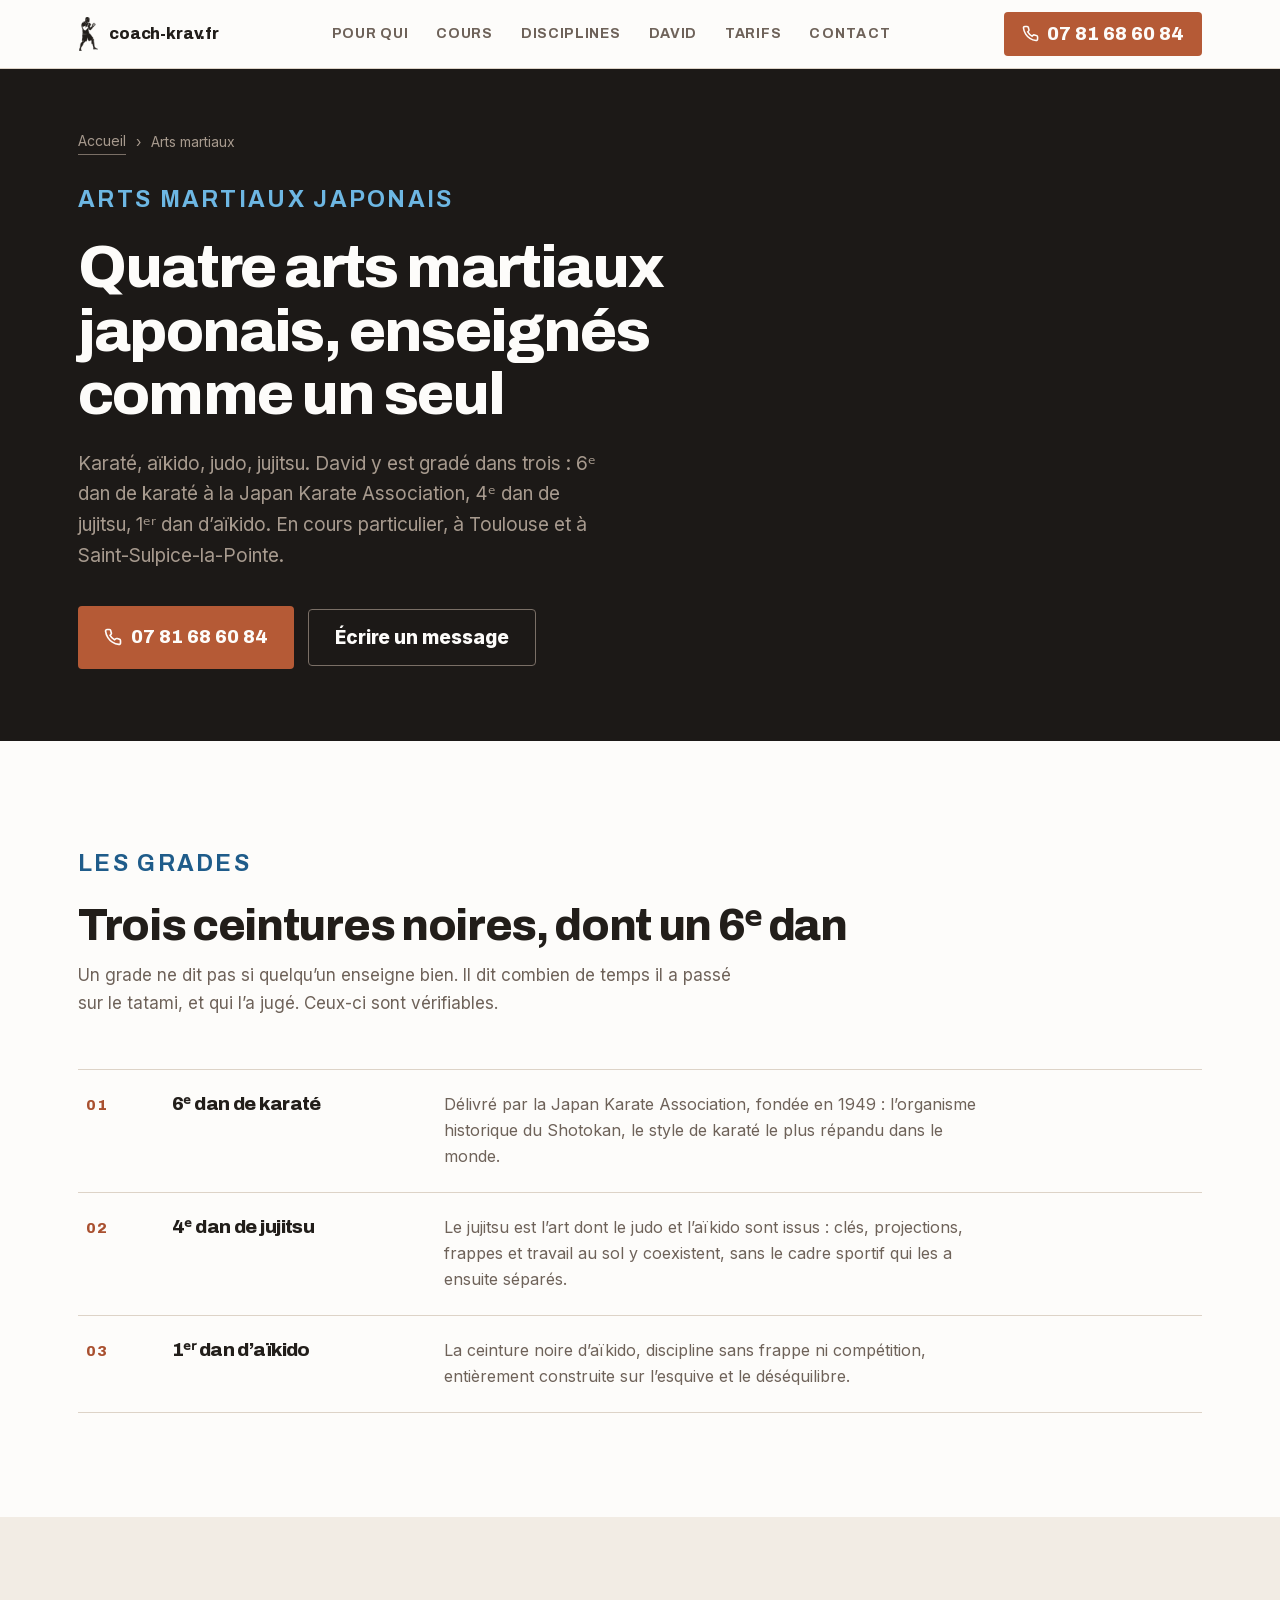
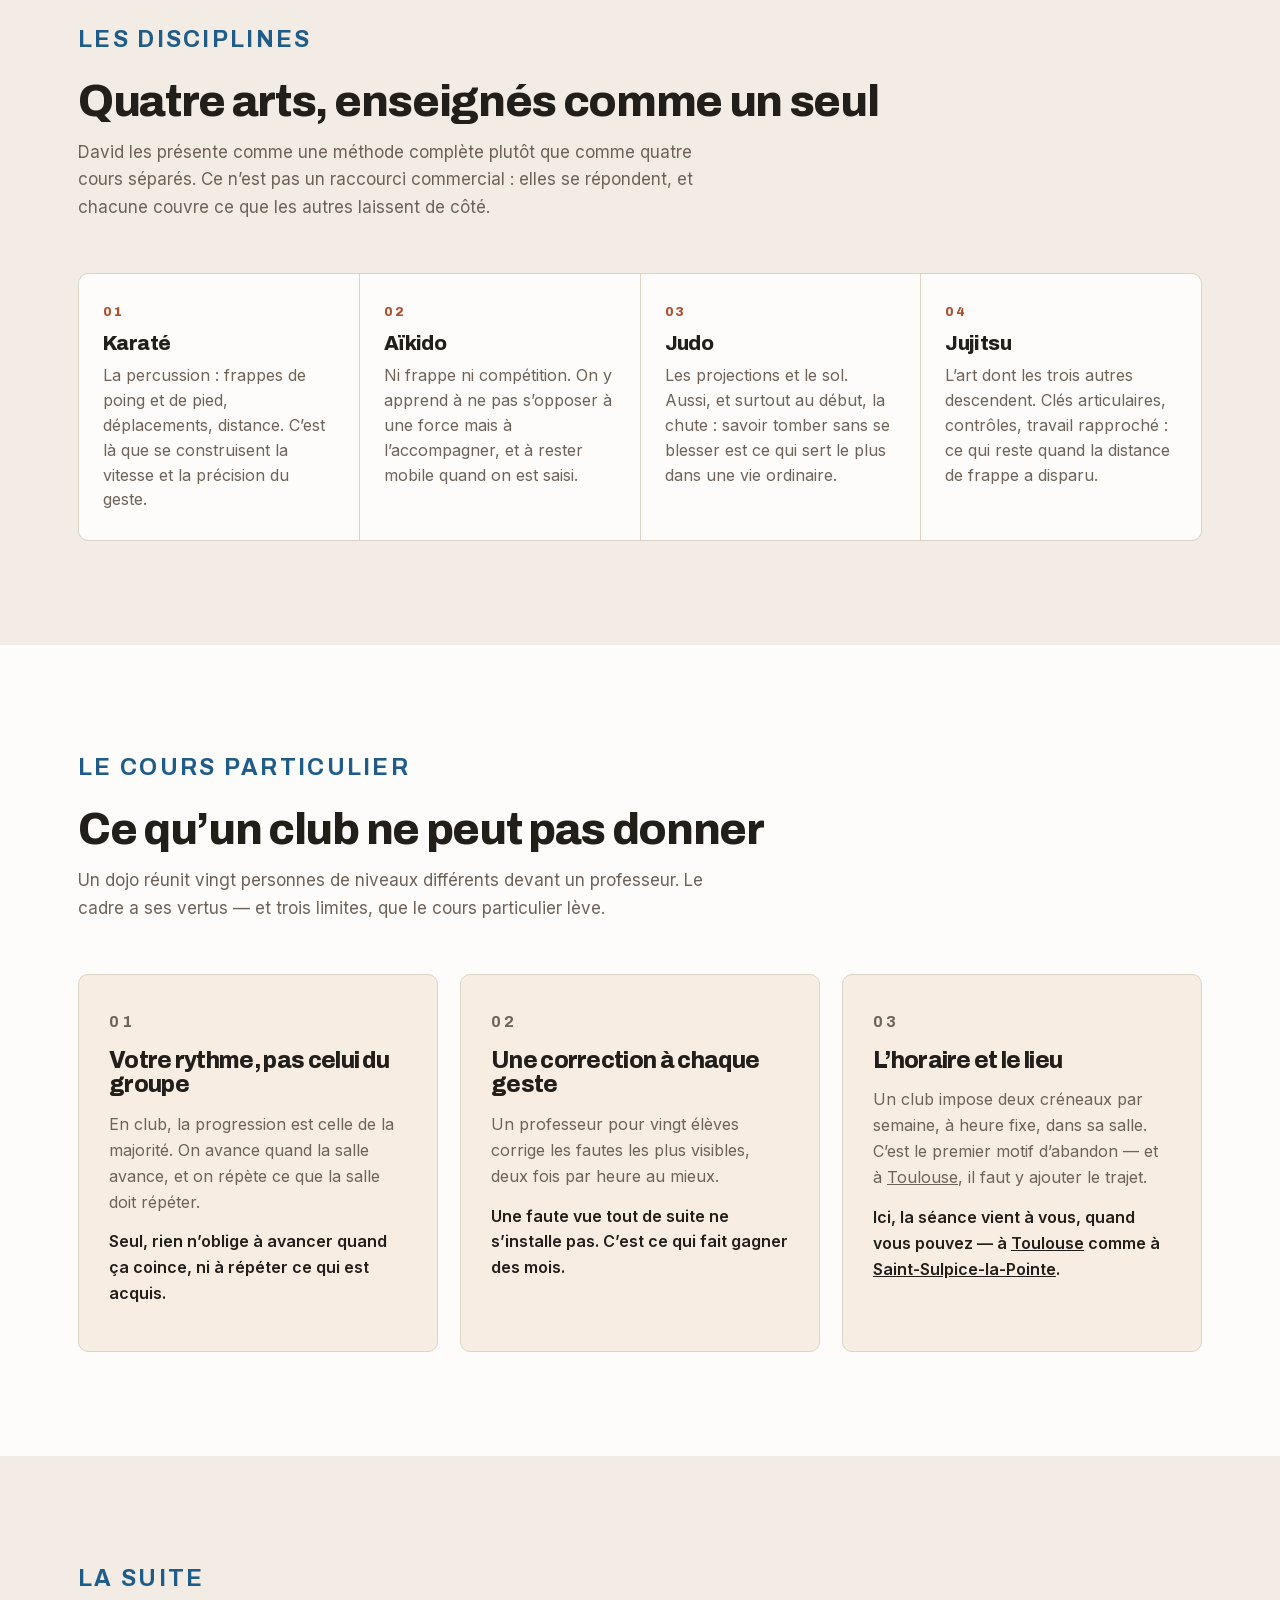
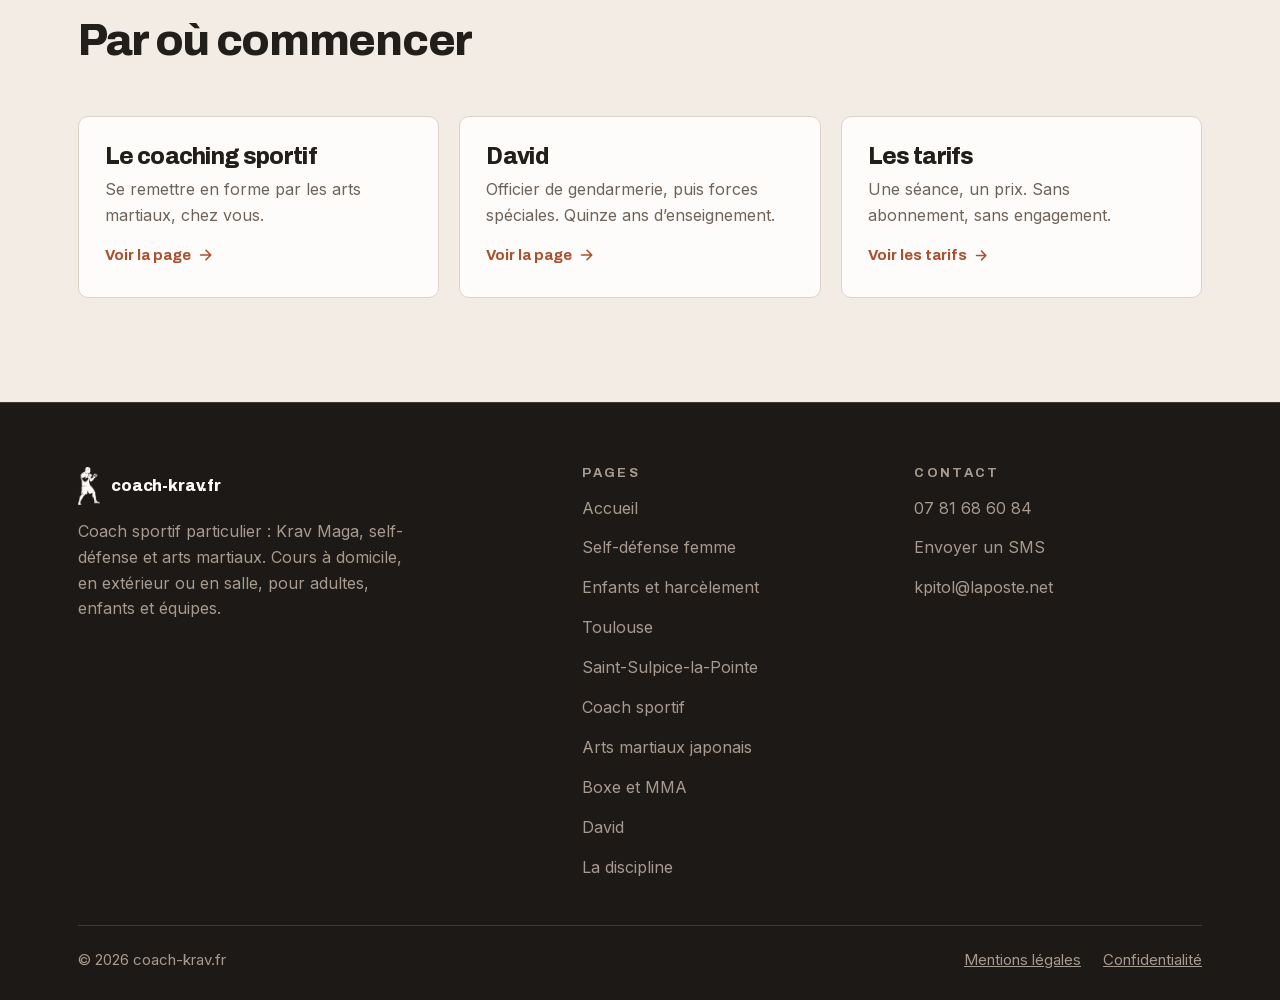
==== commit a9d55285: "fix(contenu): je promettais au nom de David ce qu il n a jamais dit de ses seances Audit adversarial" ====
--- a/arts-martiaux/index.html
+++ b/arts-martiaux/index.html
@@ -91,7 +91,7 @@
       <p class="lead">Un grade ne dit pas si quelqu’un enseigne bien. Il dit combien de temps il a passé sur le tatami, et qui l’a jugé. Ceux-ci sont vérifiables.</p>
     </div>
     <ul class="bien monte">
-      <li><span class="num">01</span><h3>6ᵉ dan de karaté</h3><p>Délivré par la Japan Karate Association, l’organisme historique du karaté Shotokan, fondé en 1949. Au-delà du 5ᵉ dan, un grade ne s’obtient plus par examen technique seul : il tient au parcours et à l’enseignement.</p></li>
+      <li><span class="num">01</span><h3>6ᵉ dan de karaté</h3><p>Délivré par la Japan Karate Association, fondée en 1949 : l’organisme historique du Shotokan, le style de karaté le plus répandu dans le monde.</p></li>
       <li><span class="num">02</span><h3>4ᵉ dan de jujitsu</h3><p>Le jujitsu est l’art dont le judo et l’aïkido sont issus : clés, projections, frappes et travail au sol y coexistent, sans le cadre sportif qui les a ensuite séparés.</p></li>
       <li><span class="num">03</span><h3>1ᵉʳ dan d’aïkido</h3><p>La ceinture noire d’aïkido, discipline sans frappe ni compétition, entièrement construite sur l’esquive et le déséquilibre.</p></li>
     </ul>
@@ -138,7 +138,7 @@
         <p class="sit-n">01</p>
         <h3>Votre rythme, pas celui du groupe</h3>
         <p>En club, la progression est celle de la majorité. On avance quand la salle avance, et on répète ce que la salle doit répéter.</p>
-        <p class="rep">Seul, on reste sur ce qui coince tant que ça coince, et on saute ce qui est acquis.</p>
+        <p class="rep">Seul, rien n’oblige à avancer quand ça coince, ni à répéter ce qui est acquis.</p>
       </article>
       <article class="sit monte">
         <p class="sit-n">02</p>
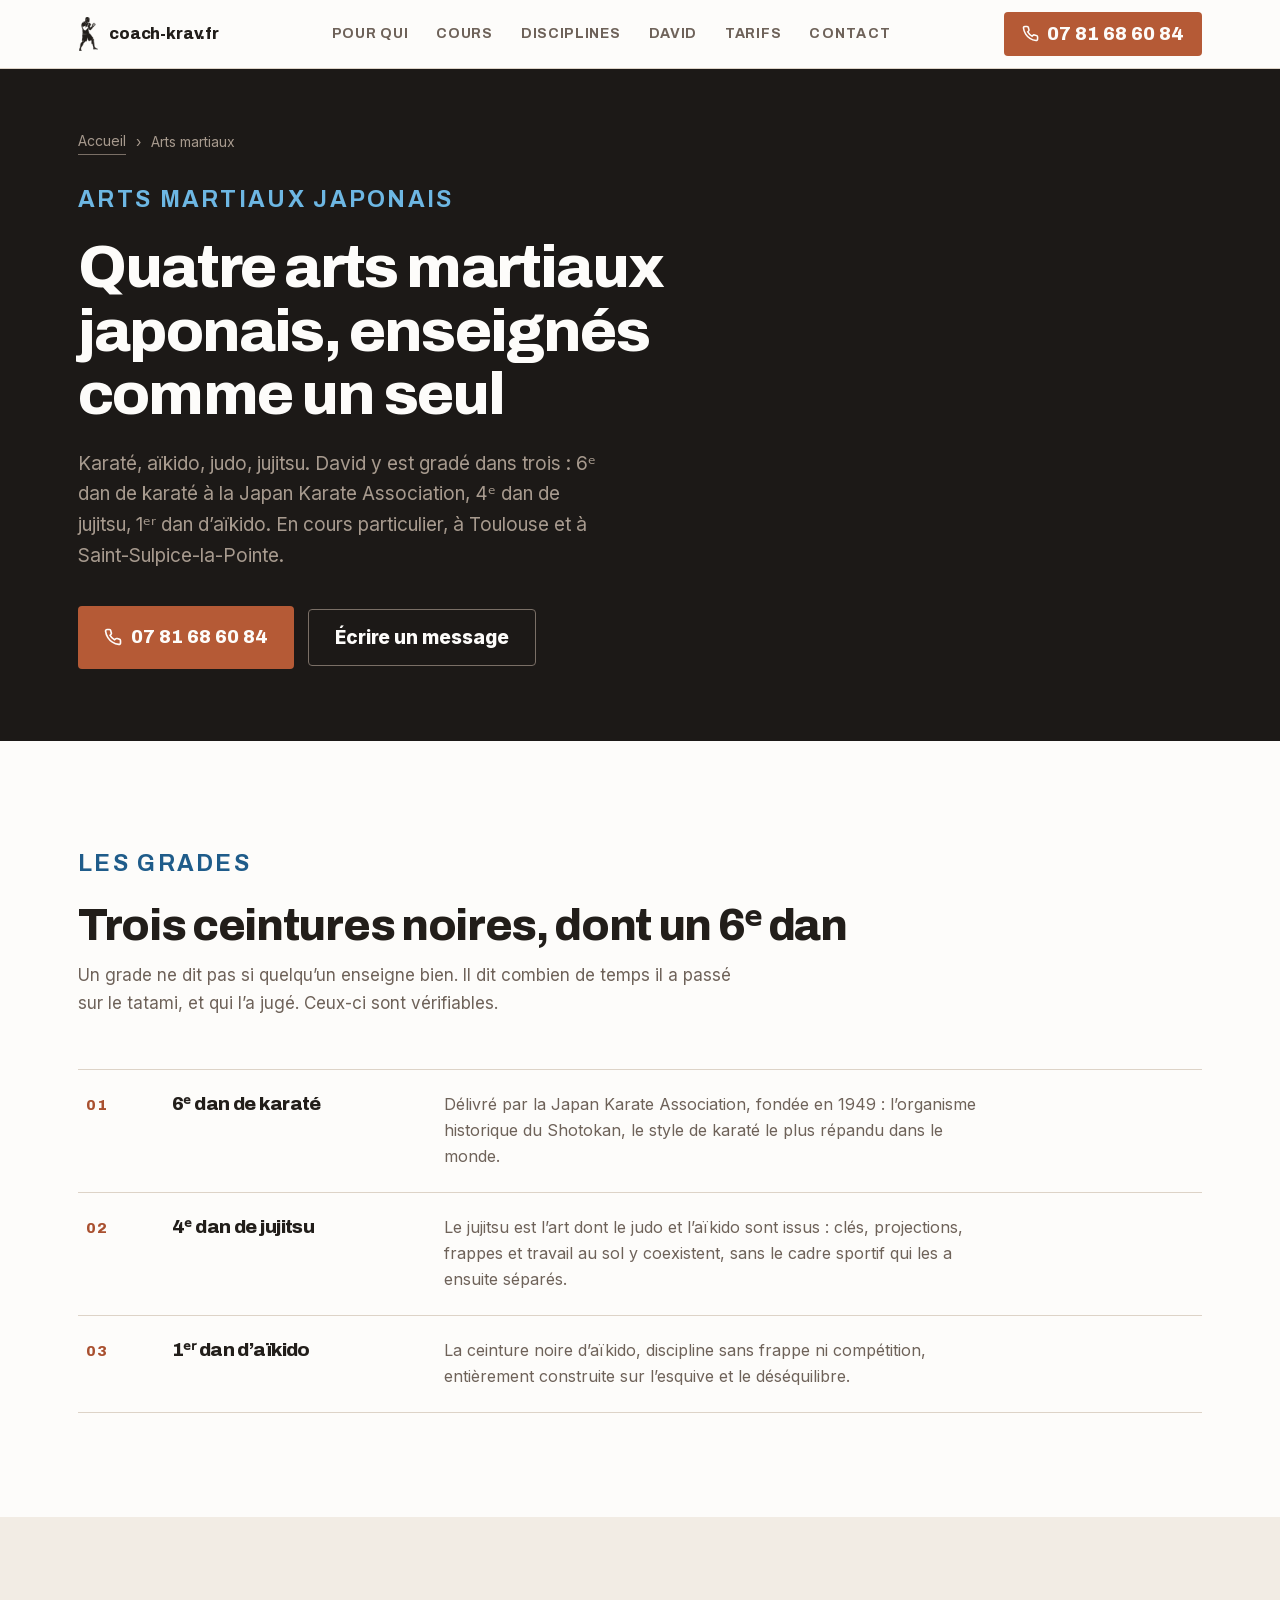
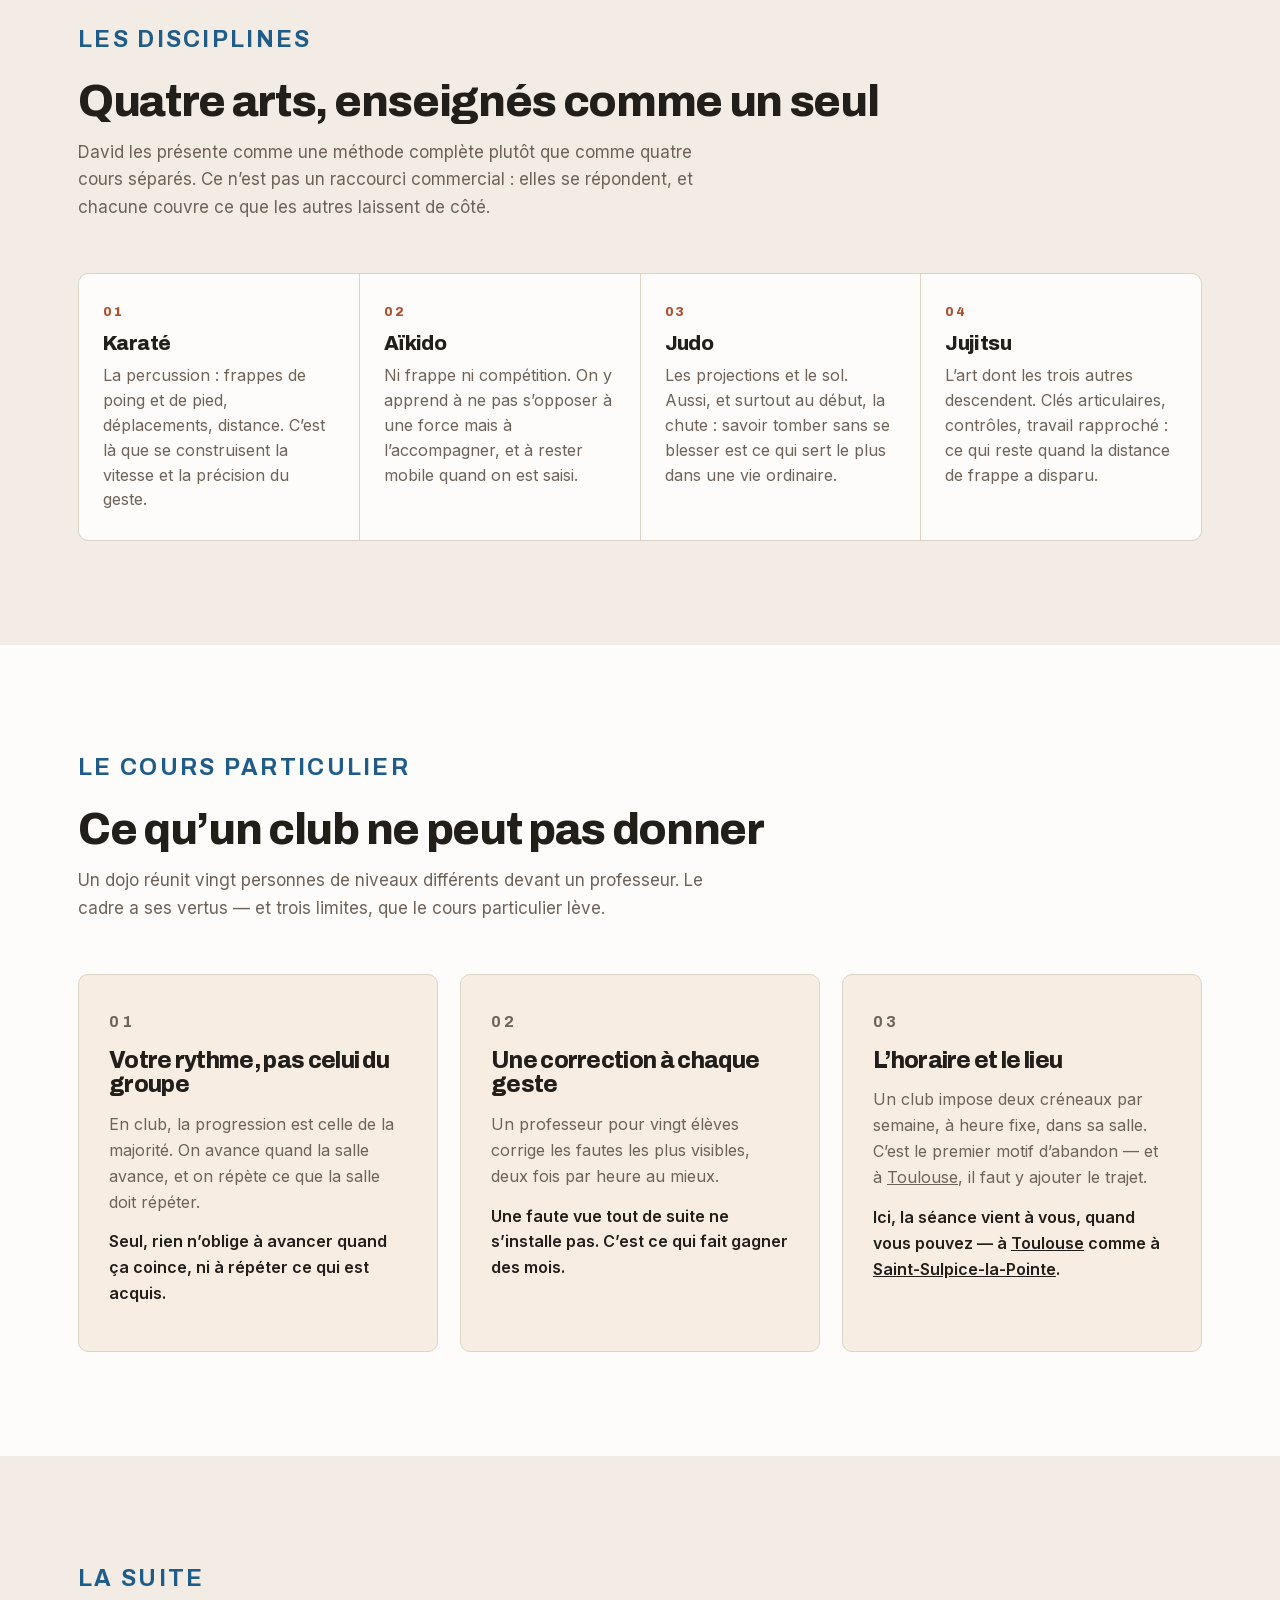
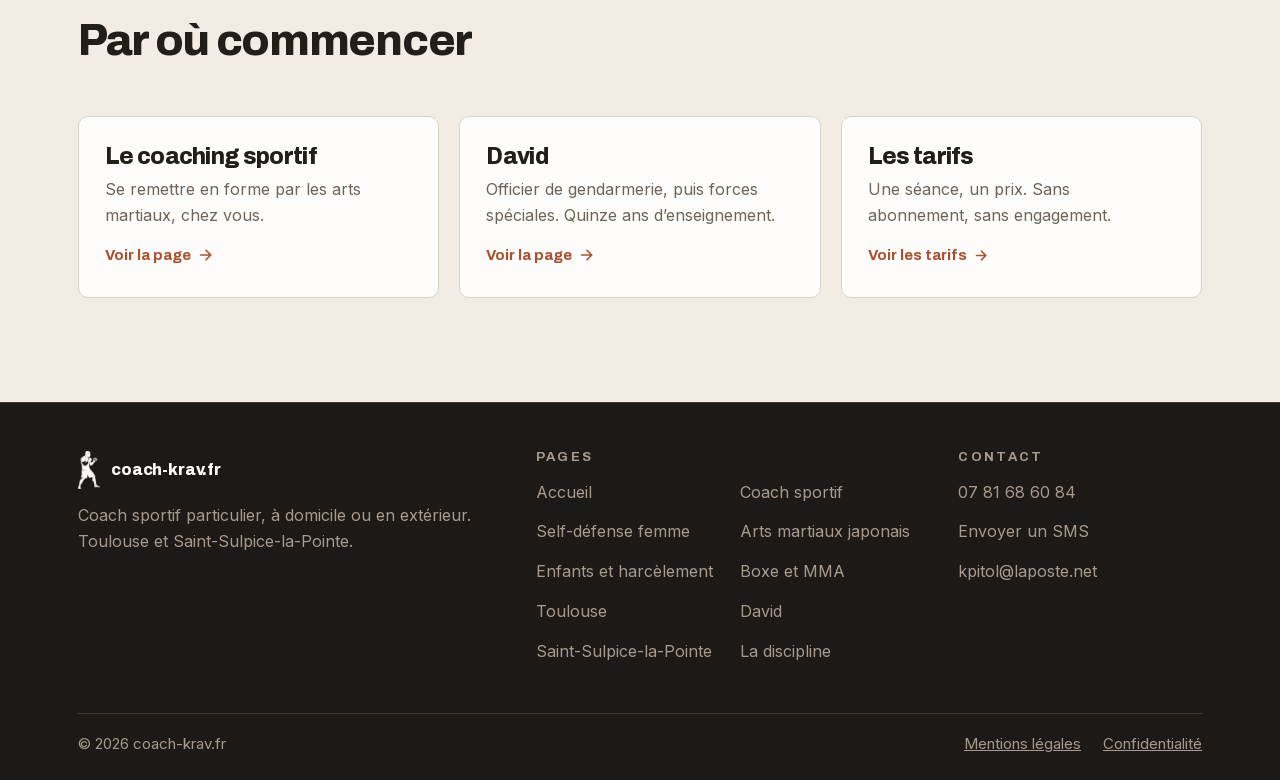
==== commit a5baca8e: "fix(front): le pied de page prenait un ecran et demi sur telephone Remarque de William. Mesure : 598" ====
--- a/arts-martiaux/index.html
+++ b/arts-martiaux/index.html
@@ -181,11 +181,11 @@
           <span class="marque-glyphe marque-glyphe--pied" aria-hidden="true"></span>
           <span>coach-krav.fr</span>
         </a>
-        <p class="desc">Coach sportif particulier : Krav Maga, self-défense et arts martiaux. Cours à domicile, en extérieur ou en salle, pour adultes, enfants et équipes.</p>
+        <p class="desc">Coach sportif particulier, à domicile ou en extérieur. Toulouse et Saint-Sulpice-la-Pointe.</p>
       </div>
       <div>
         <h2>Pages</h2>
-        <ul>
+        <ul class="deux">
           <li><a href="/">Accueil</a></li>
           <li><a href="/femmes/">Self-défense femme</a></li>
           <li><a href="/enfants/">Enfants et harcèlement</a></li>
--- a/assets/site.css
+++ b/assets/site.css
@@ -549,8 +549,15 @@
 .retour.ko{display:block;background:rgba(var(--alerte-rgb),.1);border:1px solid rgba(var(--alerte-rgb),.5);color:var(--alerte)}
 
 /* ── pied ──────────────────────────────────────────────────────────── */
-footer{background:var(--fond);color:var(--sur-2);border-top:1px solid var(--filet);padding:64px 0 28px}
-.pied{display:grid;grid-template-columns:1.6fr 1fr 1fr;gap:44px;margin-bottom:44px}
+footer{background:var(--fond);color:var(--sur-2);border-top:1px solid var(--filet);padding:48px 0 24px}
+/* La colonne des pages porte dix liens depuis le 2026-09-09 : en grille, sa
+   hauteur s'imposait aux deux autres, qui n'ont que 156 et 135 px de contenu —
+   537 px de vide cumule, et un pied de page a 1,35 ecran sur telephone.
+   `columns:2` les repartit et s'adapte au nombre reel : dix liens sur les onze
+   pages aujourd'hui, cinq par colonne, sans avoir a fixer un nombre de rangs. */
+.pied{display:grid;grid-template-columns:1.2fr 1.1fr .7fr;gap:40px;margin-bottom:32px}
+.pied ul.deux{display:block;columns:2;column-gap:26px}
+.pied ul.deux li{break-inside:avoid;margin-bottom:14px}
 .pied h2{font-family:var(--tf);font-size:13px;font-weight:700;letter-spacing:.18em;text-transform:uppercase;color:var(--sur-2);margin-bottom:15px}
 /* WCAG 2.5.8 demande 24 px de haut a une cible tactile. « Voir les tarifs »
    tenait 22, les liens du pied 20. On agrandit la ZONE de touche sans
@@ -577,8 +584,8 @@
   content:'';position:absolute;left:0;right:0;top:50%;height:28px;transform:translateY(-50%)}
 .pied a{text-decoration:none;transition:color .18s}
 .pied a:hover{color:var(--sur)}
-.pied .desc{font-size:16px;margin-top:14px;max-width:340px}
-.bas{border-top:1px solid var(--filet);padding-top:22px;display:flex;flex-wrap:wrap;gap:16px;justify-content:space-between;font-size:15px}
+.pied .desc{font-size:16px;margin-top:14px;max-width:400px}
+.bas{border-top:1px solid var(--filet);padding-top:18px;display:flex;flex-wrap:wrap;gap:16px;justify-content:space-between;font-size:15px}
 .bas nav{display:flex;gap:22px}
 .bas button{background:none;border:none;color:inherit;font:inherit;cursor:pointer;text-decoration:underline;text-underline-offset:3px}
 
@@ -660,7 +667,13 @@
   .trio,.certifs,.princ,.extras,.canaux{grid-template-columns:1fr 1fr}
   .pas{grid-template-columns:1fr 1fr;gap:34px 24px}
   .coach{grid-template-columns:1fr;gap:34px}
-  .pied{grid-template-columns:1fr 1fr;gap:32px}
+  /* La marque et le contact tiennent cote a cote ; la liste des pages passe
+     dessous, pleine largeur, ses deux colonnes intactes. Empilee en trois,
+     elle faisait un pied de page d'un ecran entier sur telephone. */
+  .pied{grid-template-columns:1fr 1fr;gap:28px}
+  .pied > div:nth-child(1){grid-column:1;grid-row:1}
+  .pied > div:nth-child(3){grid-column:2;grid-row:1}
+  .pied > div:nth-child(2){grid-column:1 / -1;grid-row:2}
 }
 @media (max-width:760px){
   body{font-size:16px}
@@ -677,7 +690,11 @@
   .hero p{margin-bottom:26px}
   .actes{flex-direction:column;align-items:stretch}
   .actes .btn{width:100%}
-  .trio,.duo,.certifs,.princ,.extras,.canaux,.rang,.pied{grid-template-columns:1fr}
+  .trio,.duo,.certifs,.princ,.extras,.canaux,.rang{grid-template-columns:1fr}
+  /* `.pied` est SORTI de cette liste le 2026-09-10 : elle le remettait a une
+     seule colonne, et le placement pose plus haut (contact en colonne 2) y
+     creait alors une colonne IMPLICITE de 140 px — deux colonnes inegales au
+     lieu des deux voulues. Son empilement se rend sous 400 px, plus bas. */
   .pas{grid-template-columns:1fr;gap:26px}
   .bien li{grid-template-columns:44px 1fr;gap:6px 14px}
   .bien li h3{grid-column:2}
@@ -843,6 +860,14 @@
 /* le numero en toutes lettres tient dans la barre du pouce : il inspire
    plus confiance qu'un simple « Appeler », et reste lisible jusqu'a 320 px */
 .pouce a{font-size:15px;letter-spacing:-.01em;white-space:nowrap}
+/* Le seuil a d'abord ete pose a 400 px « au cas ou » : mesure a 360 px,
+   « kpitol@laposte.net » fait 140 px pour 146 disponibles, il tient. Le seuil
+   descend donc a 340 px, ou il ne tient plus — et ou la liste des pages, elle
+   non plus, ne peut plus se scinder en deux. */
+@media (max-width:340px){
+  .pied{grid-template-columns:1fr}
+  .pied > div:nth-child(1),.pied > div:nth-child(2),.pied > div:nth-child(3){grid-column:1;grid-row:auto}
+}
 @media (max-width:359px){ .pouce a{font-size:14px;padding:14px 6px} }
 
 /* la devise du coach : elle porte le titre de la page d'accueil */
--- a/assets/site.css
+++ b/assets/site.css
@@ -549,8 +549,15 @@
 .retour.ko{display:block;background:rgba(var(--alerte-rgb),.1);border:1px solid rgba(var(--alerte-rgb),.5);color:var(--alerte)}
 
 /* ── pied ──────────────────────────────────────────────────────────── */
-footer{background:var(--fond);color:var(--sur-2);border-top:1px solid var(--filet);padding:64px 0 28px}
-.pied{display:grid;grid-template-columns:1.6fr 1fr 1fr;gap:44px;margin-bottom:44px}
+footer{background:var(--fond);color:var(--sur-2);border-top:1px solid var(--filet);padding:48px 0 24px}
+/* La colonne des pages porte dix liens depuis le 2026-09-09 : en grille, sa
+   hauteur s'imposait aux deux autres, qui n'ont que 156 et 135 px de contenu —
+   537 px de vide cumule, et un pied de page a 1,35 ecran sur telephone.
+   `columns:2` les repartit et s'adapte au nombre reel : dix liens sur les onze
+   pages aujourd'hui, cinq par colonne, sans avoir a fixer un nombre de rangs. */
+.pied{display:grid;grid-template-columns:1.2fr 1.1fr .7fr;gap:40px;margin-bottom:32px}
+.pied ul.deux{display:block;columns:2;column-gap:26px}
+.pied ul.deux li{break-inside:avoid;margin-bottom:14px}
 .pied h2{font-family:var(--tf);font-size:13px;font-weight:700;letter-spacing:.18em;text-transform:uppercase;color:var(--sur-2);margin-bottom:15px}
 /* WCAG 2.5.8 demande 24 px de haut a une cible tactile. « Voir les tarifs »
    tenait 22, les liens du pied 20. On agrandit la ZONE de touche sans
@@ -577,8 +584,8 @@
   content:'';position:absolute;left:0;right:0;top:50%;height:28px;transform:translateY(-50%)}
 .pied a{text-decoration:none;transition:color .18s}
 .pied a:hover{color:var(--sur)}
-.pied .desc{font-size:16px;margin-top:14px;max-width:340px}
-.bas{border-top:1px solid var(--filet);padding-top:22px;display:flex;flex-wrap:wrap;gap:16px;justify-content:space-between;font-size:15px}
+.pied .desc{font-size:16px;margin-top:14px;max-width:400px}
+.bas{border-top:1px solid var(--filet);padding-top:18px;display:flex;flex-wrap:wrap;gap:16px;justify-content:space-between;font-size:15px}
 .bas nav{display:flex;gap:22px}
 .bas button{background:none;border:none;color:inherit;font:inherit;cursor:pointer;text-decoration:underline;text-underline-offset:3px}
 
@@ -660,7 +667,13 @@
   .trio,.certifs,.princ,.extras,.canaux{grid-template-columns:1fr 1fr}
   .pas{grid-template-columns:1fr 1fr;gap:34px 24px}
   .coach{grid-template-columns:1fr;gap:34px}
-  .pied{grid-template-columns:1fr 1fr;gap:32px}
+  /* La marque et le contact tiennent cote a cote ; la liste des pages passe
+     dessous, pleine largeur, ses deux colonnes intactes. Empilee en trois,
+     elle faisait un pied de page d'un ecran entier sur telephone. */
+  .pied{grid-template-columns:1fr 1fr;gap:28px}
+  .pied > div:nth-child(1){grid-column:1;grid-row:1}
+  .pied > div:nth-child(3){grid-column:2;grid-row:1}
+  .pied > div:nth-child(2){grid-column:1 / -1;grid-row:2}
 }
 @media (max-width:760px){
   body{font-size:16px}
@@ -677,7 +690,11 @@
   .hero p{margin-bottom:26px}
   .actes{flex-direction:column;align-items:stretch}
   .actes .btn{width:100%}
-  .trio,.duo,.certifs,.princ,.extras,.canaux,.rang,.pied{grid-template-columns:1fr}
+  .trio,.duo,.certifs,.princ,.extras,.canaux,.rang{grid-template-columns:1fr}
+  /* `.pied` est SORTI de cette liste le 2026-09-10 : elle le remettait a une
+     seule colonne, et le placement pose plus haut (contact en colonne 2) y
+     creait alors une colonne IMPLICITE de 140 px — deux colonnes inegales au
+     lieu des deux voulues. Son empilement se rend sous 400 px, plus bas. */
   .pas{grid-template-columns:1fr;gap:26px}
   .bien li{grid-template-columns:44px 1fr;gap:6px 14px}
   .bien li h3{grid-column:2}
@@ -843,6 +860,14 @@
 /* le numero en toutes lettres tient dans la barre du pouce : il inspire
    plus confiance qu'un simple « Appeler », et reste lisible jusqu'a 320 px */
 .pouce a{font-size:15px;letter-spacing:-.01em;white-space:nowrap}
+/* Le seuil a d'abord ete pose a 400 px « au cas ou » : mesure a 360 px,
+   « kpitol@laposte.net » fait 140 px pour 146 disponibles, il tient. Le seuil
+   descend donc a 340 px, ou il ne tient plus — et ou la liste des pages, elle
+   non plus, ne peut plus se scinder en deux. */
+@media (max-width:340px){
+  .pied{grid-template-columns:1fr}
+  .pied > div:nth-child(1),.pied > div:nth-child(2),.pied > div:nth-child(3){grid-column:1;grid-row:auto}
+}
 @media (max-width:359px){ .pouce a{font-size:14px;padding:14px 6px} }
 
 /* la devise du coach : elle porte le titre de la page d'accueil */
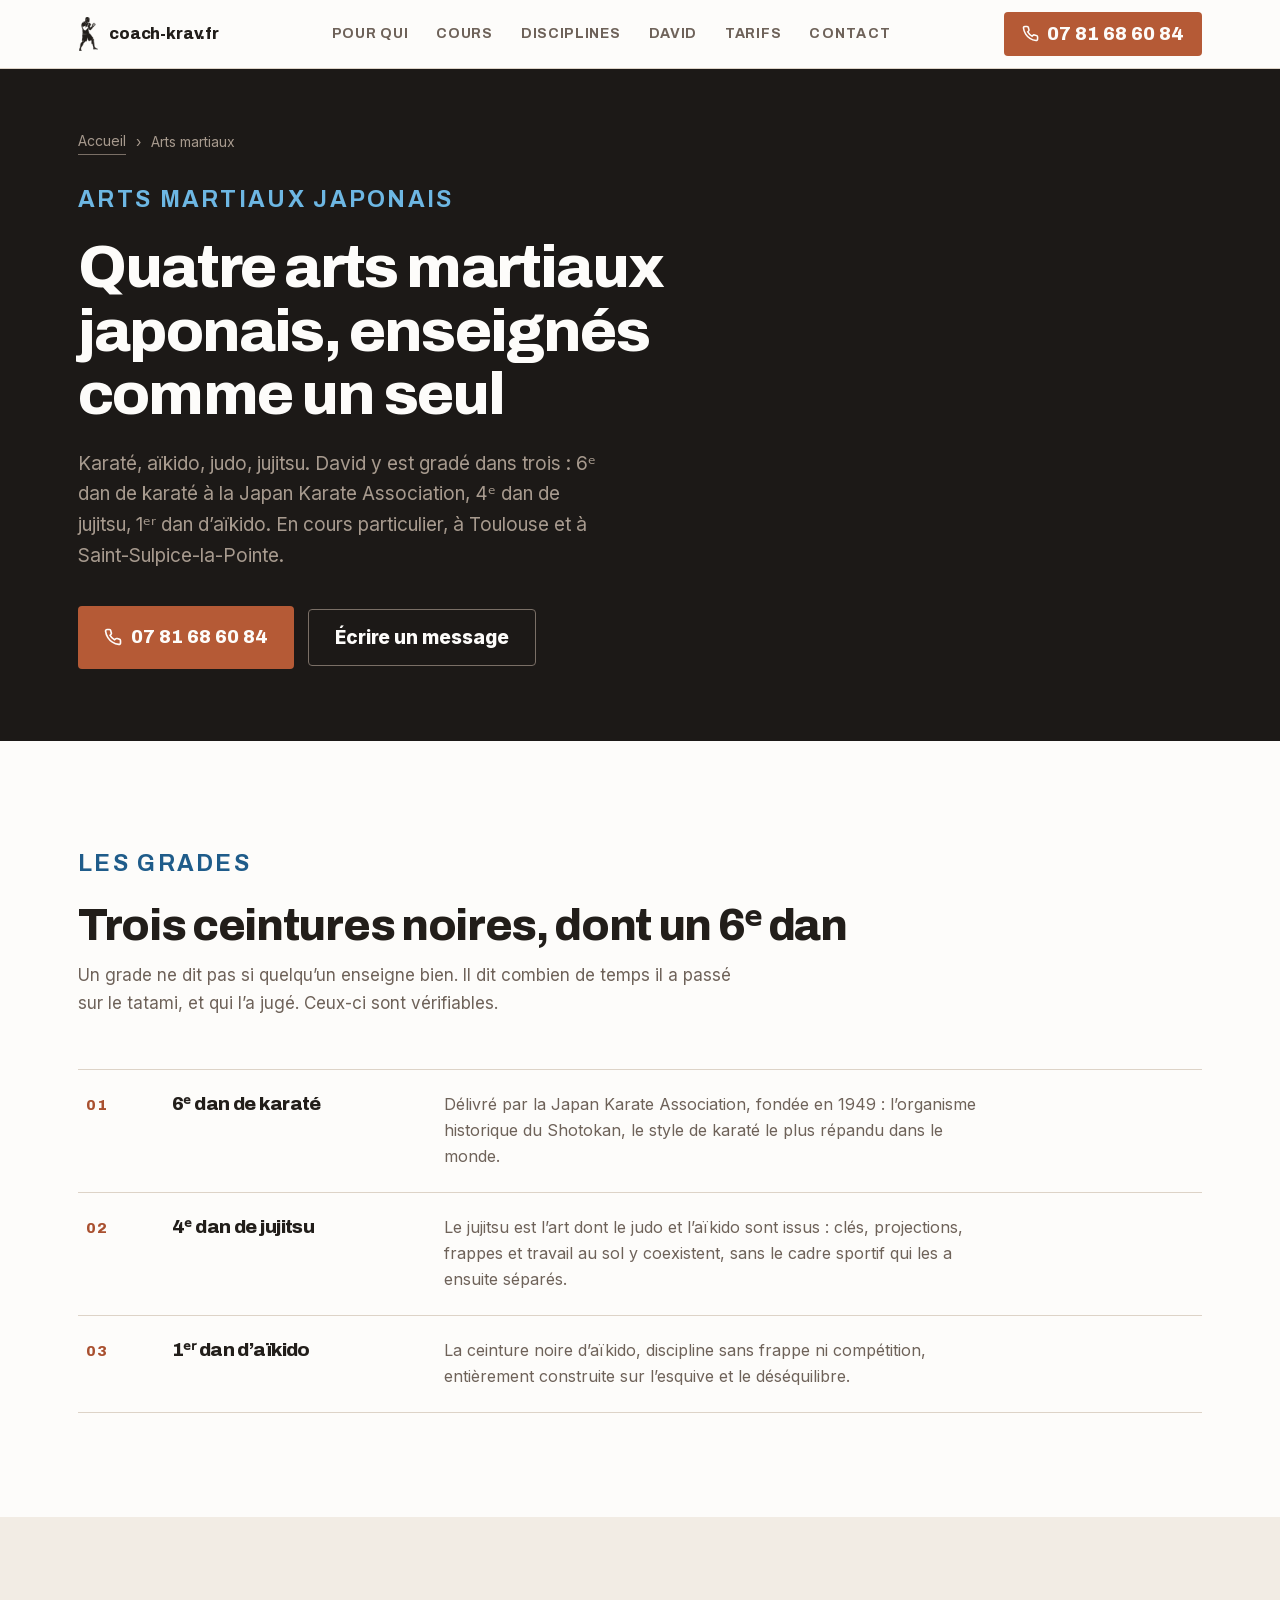
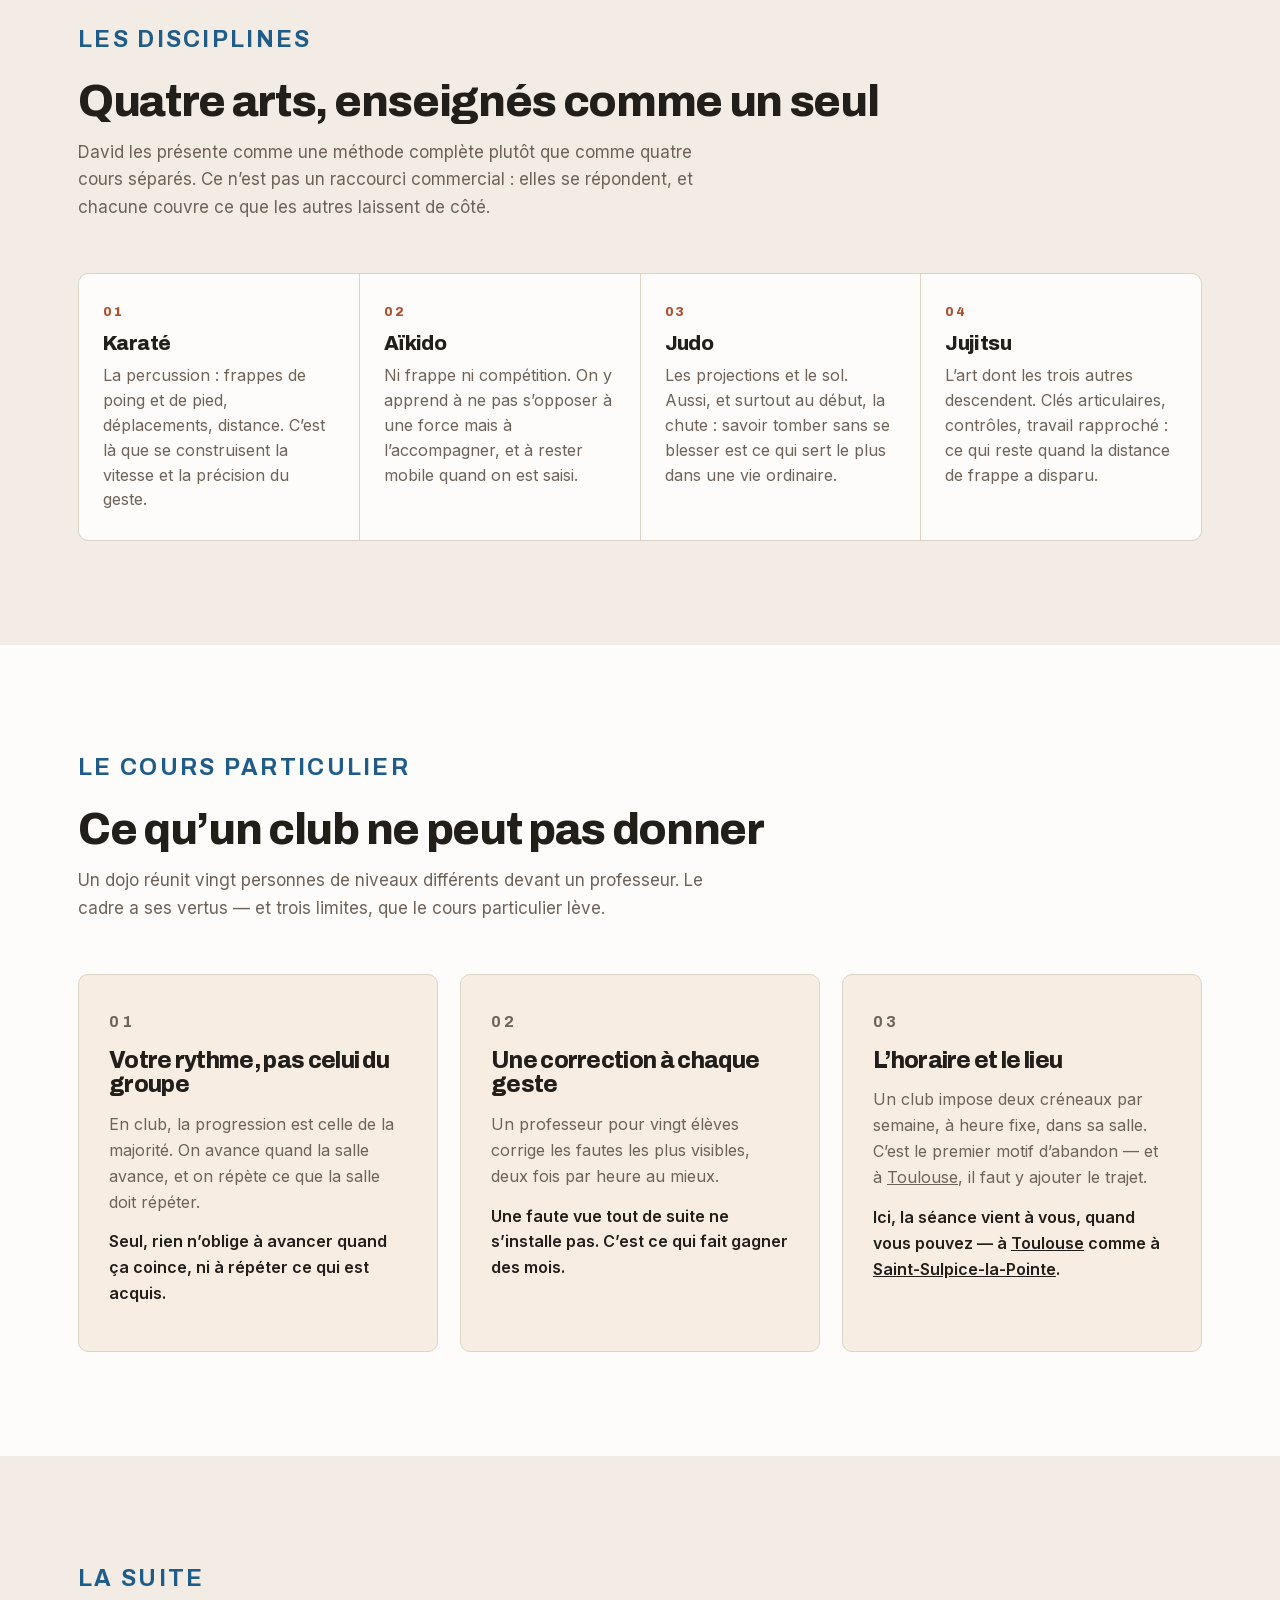
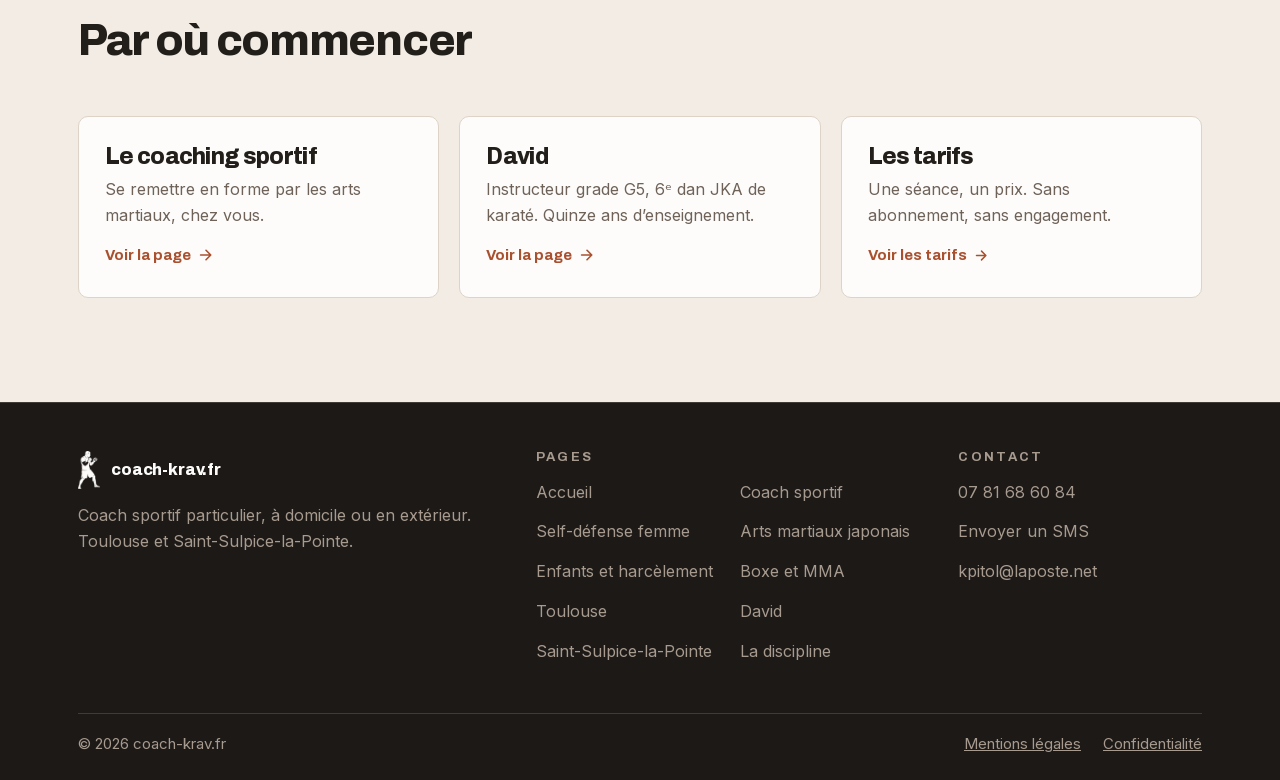
==== commit 80a11384: "fix(contenu): David retire son passage en gendarmerie et aux forces speciales Sa demande du 2026-09-" ====
--- a/arts-martiaux/index.html
+++ b/arts-martiaux/index.html
@@ -164,7 +164,7 @@
     </div>
     <div class="renvois trois monte">
       <a class="renvoi" href="/coach-sportif/"><h3>Le coaching sportif</h3><p>Se remettre en forme par les arts martiaux, chez vous.</p><span>Voir la page</span></a>
-      <a class="renvoi" href="/le-coach/"><h3>David</h3><p>Officier de gendarmerie, puis forces spéciales. Quinze ans d’enseignement.</p><span>Voir la page</span></a>
+      <a class="renvoi" href="/le-coach/"><h3>David</h3><p>Instructeur grade G5, 6ᵉ dan JKA de karaté. Quinze ans d’enseignement.</p><span>Voir la page</span></a>
       <a class="renvoi" href="/#tarifs"><h3>Les tarifs</h3><p>Une séance, un prix. Sans abonnement, sans engagement.</p><span>Voir les tarifs</span></a>
     </div>
   </div>
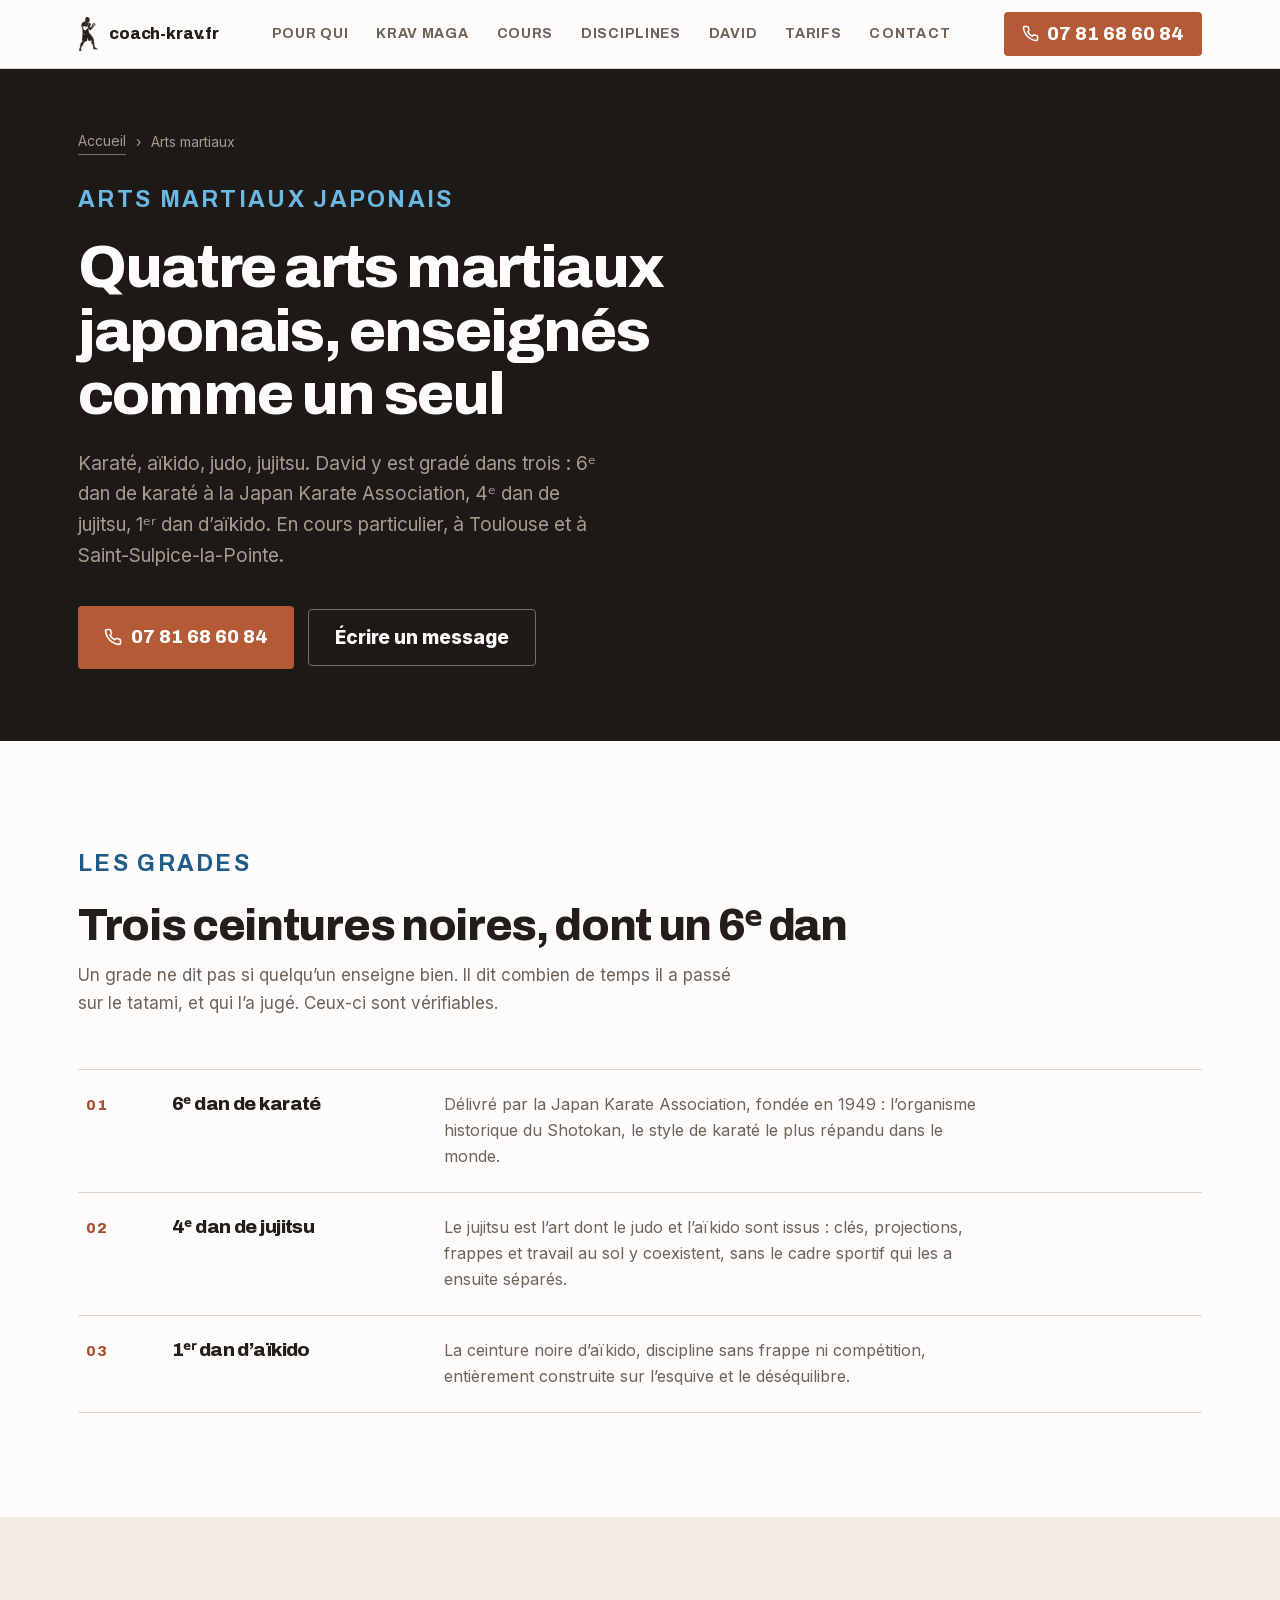
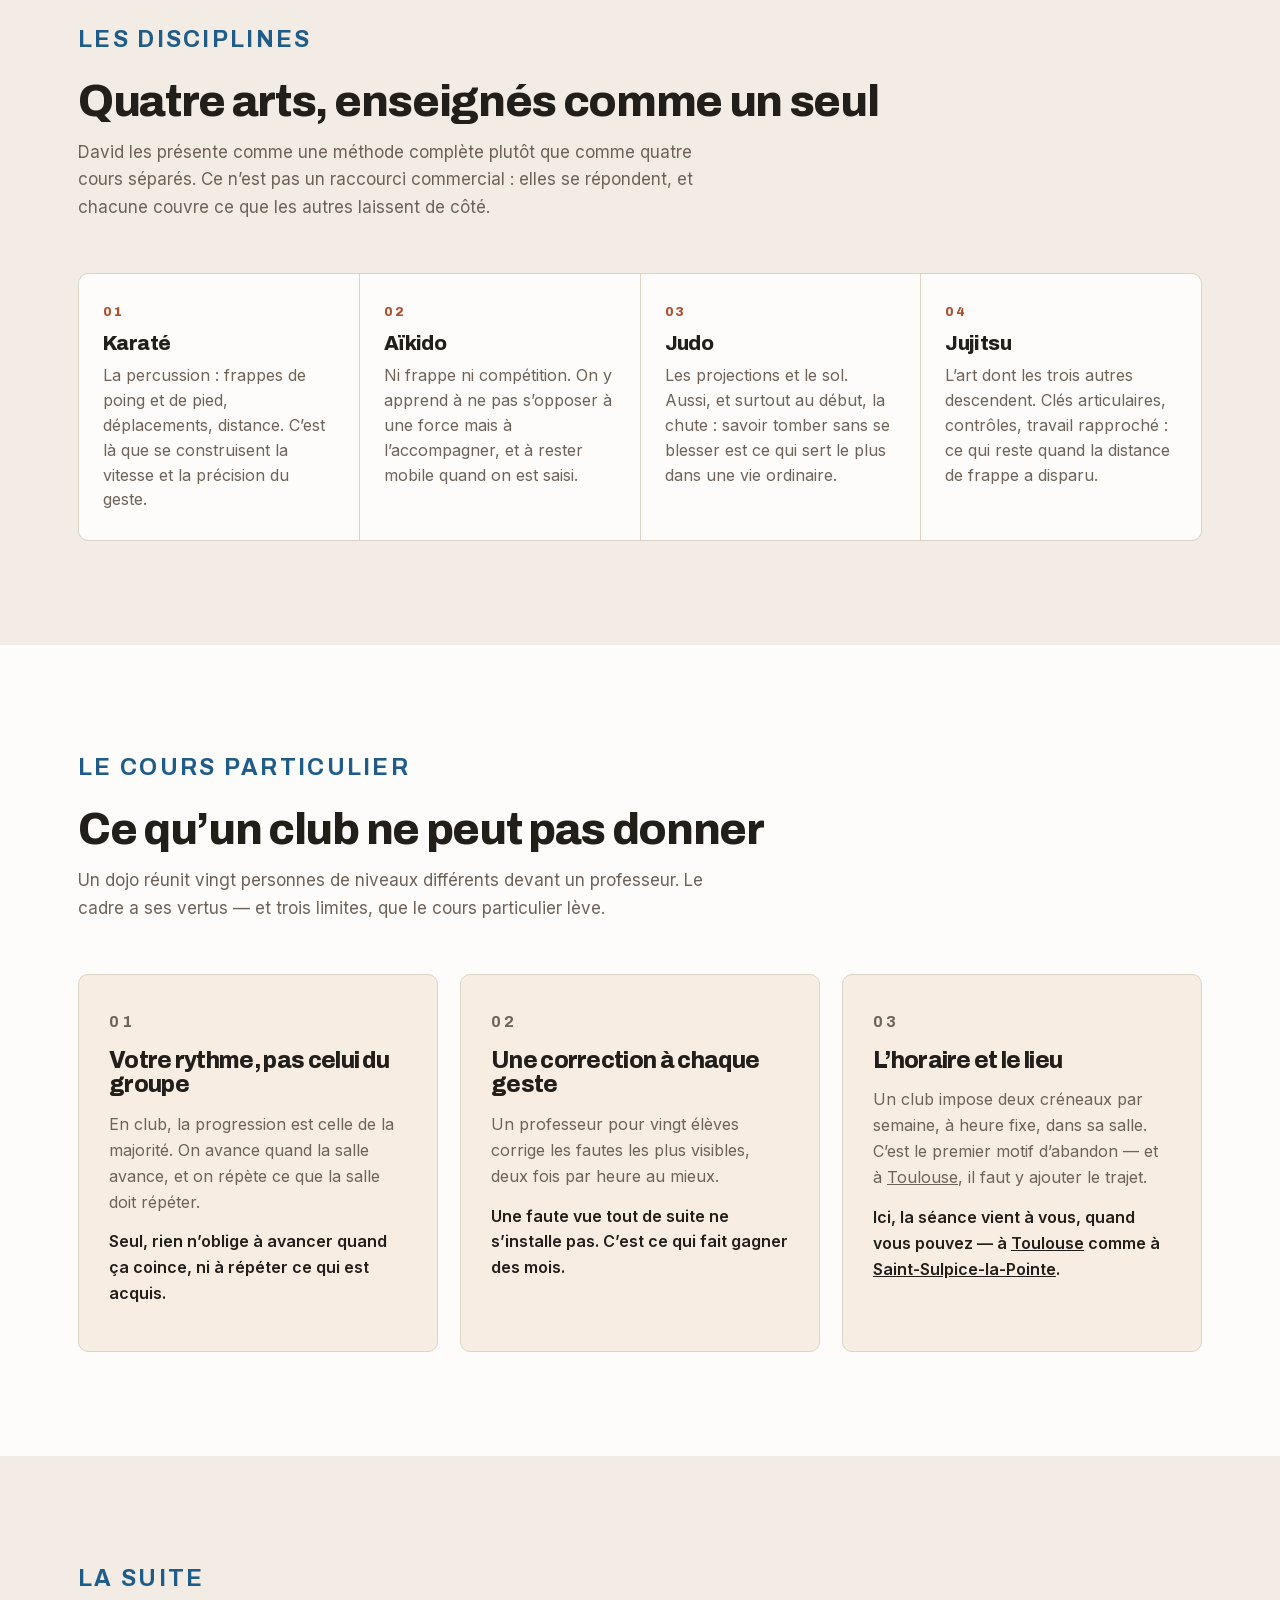
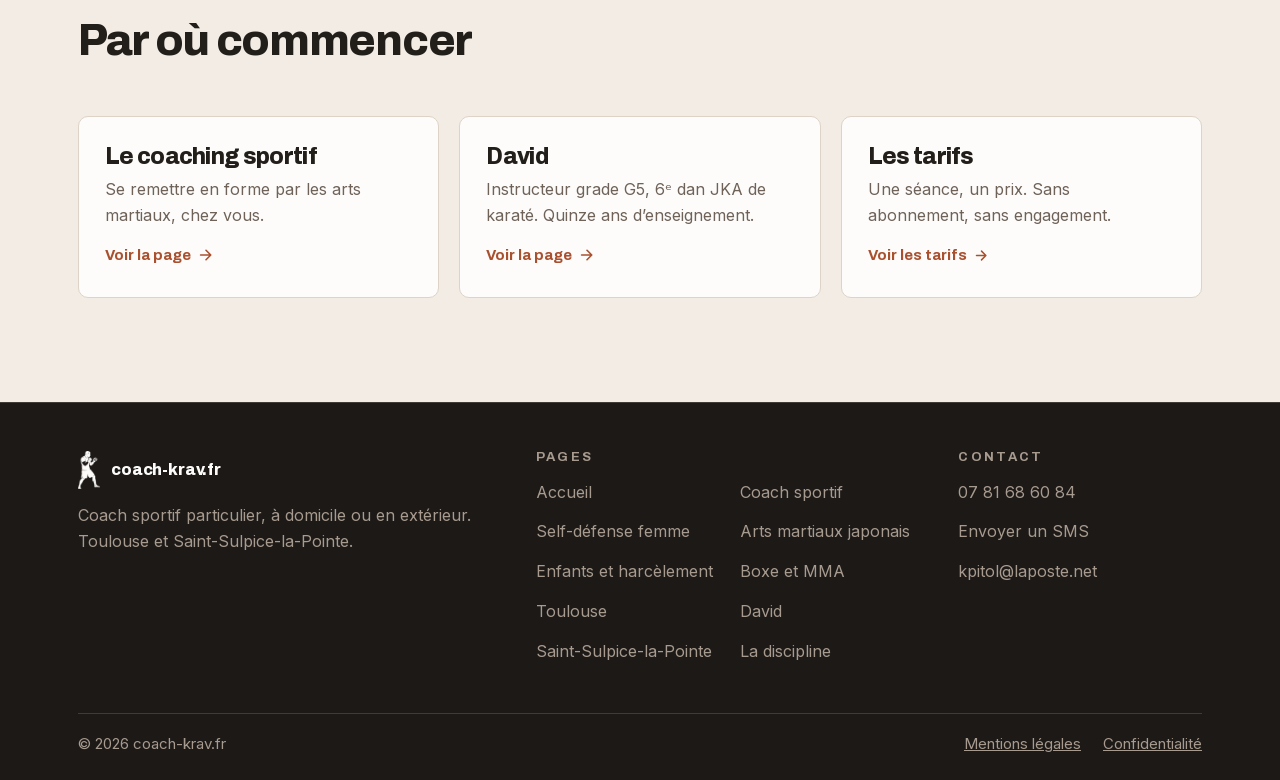
==== commit 5278699b: "feat(accueil): la discipline principale tenait en trois lignes, les autres en avaient une section Re" ====
--- a/arts-martiaux/index.html
+++ b/arts-martiaux/index.html
@@ -6,6 +6,7 @@
 <title>Cours de karaté et d’arts martiaux japonais à Toulouse</title>
 <meta name="description" content="Karaté, aïkido, judo et jujitsu en cours particulier à Toulouse et Saint-Sulpice. David est 6e dan JKA de karaté, 4e dan de jujitsu, 1er dan d’aïkido.">
 <meta name="robots" content="index, follow">
+<meta name="color-scheme" content="light">
 <meta name="theme-color" content="#FDFCFA">
 <link rel="canonical" href="https://coach-krav.fr/arts-martiaux/">
 <meta property="og:type" content="article">
@@ -47,6 +48,7 @@
     </a>
     <nav class="nav" id="menu" aria-label="Navigation principale">
       <a href="/#situations">Pour qui</a>
+      <a href="/#krav-maga">Krav Maga</a>
       <a href="/#formules">Cours</a>
       <a href="/#disciplines">Disciplines</a>
       <a href="/le-coach/">David</a>
--- a/assets/site.css
+++ b/assets/site.css
@@ -82,6 +82,12 @@
      invisible a l'oeil, decisif pour la sonde. */
   --t-brique-franche:#B55A36;  --t-brique-franche-rgb:181,90,54;
   --t-brique-claire:#E08A5A;   --t-brique-claire-rgb:224,138,90;
+  /* La brique qui tient sur SON PROPRE aplat. Un texte brique sur un fond de
+     brique a 13 % plafonne a 3,97 — et baisser l'alpha n'y change rien : a 5 %
+     on est encore a 4,32. C'est une limite arithmetique, pas un reglage. Quatre
+     points de clarte en moins suffisent : 4,64 sur la carte, 4,57 sur la
+     pierre. */
+  --t-brique-sombre:#99482B;
 
   /* la note bleue. 12,7 % des pixels et les plus hautes saturations de
      toute la mesure. Ce n'est pas un ajout : la richesse de Toulouse
@@ -123,6 +129,7 @@
   --sur:var(--t-encre);
   --sur-2:var(--t-pierre);
   --accent:var(--t-brique);           --accent-rgb:var(--t-brique-rgb);
+  --accent-sur-aplat:var(--t-brique-sombre); /* un texte accent POSE sur un aplat d'accent */
   --accent-sur:var(--t-blanc);        /* le texte posé SUR --accent */
   /* la brique franche : filets, barres, icônes, gros chiffres — tout ce
      qui n'a pas besoin de 4,5:1 et que l'œil lit comme la couleur */
@@ -217,6 +224,12 @@
 
 *,*::before,*::after{margin:0;padding:0;box-sizing:border-box}
 html{scroll-behavior:smooth;-webkit-text-size-adjust:100%}
+/* Le site n'a pas de mode sombre — c'est un choix, la charte est batie sur une
+   pierre claire. Mais sans `color-scheme` declare, un navigateur en theme
+   sombre s'autorise a FORCER ses propres couleurs sur la page : les fonds
+   s'inversent, les contrastes mesures ne valent plus rien, et personne ne le
+   voit depuis un poste en clair. On le declare donc explicitement. */
+:root{color-scheme:light}
 body{background:var(--fond);color:var(--sur);font-family:var(--tc);font-size:17px;line-height:1.62;overflow-x:hidden;-webkit-font-smoothing:antialiased}
 img{display:block;max-width:100%;height:auto}
 a{color:inherit}
@@ -340,6 +353,10 @@
 
 /* ── situations ────────────────────────────────────────────────────── */
 .trio{display:grid;grid-template-columns:repeat(3,1fr);gap:22px}
+/* Deux colonnes et non trois : les motifs sont ecrits a la premiere personne,
+   et le plus long tient sur quatre lignes dans une carte de trio. La grille
+   suit le texte. Ne pas fusionner avec la regle ci-dessus. */
+.motifs{display:grid;grid-template-columns:1fr 1fr;gap:22px}
 .sit{position:relative;background:var(--fond-carte);border:1px solid var(--filet);border-radius:var(--r-surface);padding:34px 30px 30px;display:flex;flex-direction:column;overflow:hidden;transition:transform .22s,box-shadow .22s,border-color .22s}
 .sit::before{content:'';position:absolute;inset:0 auto 0 0;width:3px;background:var(--accent-franc);transform:scaleY(0);transform-origin:top;transition:transform .3s cubic-bezier(.16,1,.3,1)}
 .sit:hover{transform:translateY(-4px);box-shadow:0 16px 38px rgba(var(--ombre-rgb),.1);border-color:var(--contour)}
@@ -490,7 +507,7 @@
    Un écusson le nomme, un filet à gauche le désigne. */
 .tarifs .l--phare{background:var(--survol);box-shadow:inset 3px 0 0 var(--accent-franc)}
 .ecusson{display:inline-block;font-family:var(--tf);font-size:13px;font-weight:800;
-  letter-spacing:.06em;text-transform:uppercase;color:var(--accent);
+  letter-spacing:.06em;text-transform:uppercase;color:var(--accent-sur-aplat);
   background:rgba(var(--accent-rgb),.13);padding:5px 10px;border-radius:var(--r-controle)}
 .duree{max-width:58ch;margin-top:16px;font-size:15px;color:var(--sur-2)}
 .extras{display:grid;grid-template-columns:repeat(3,1fr);gap:20px;margin-top:24px}
@@ -645,10 +662,22 @@
 
 /* ── entrées animées ────────────────────────────────────────────────
    Le contenu est VISIBLE par défaut. C'est le script qui pose .anime sur
-   la racine, et lui seul qui masque avant de révéler : sans JS, sans
-   observateur, ou si le script casse, la page reste entièrement lisible. */
-.anime .monte{opacity:0;transform:translateY(22px);transition:opacity .62s cubic-bezier(.16,1,.3,1),transform .62s cubic-bezier(.16,1,.3,1)}
-.anime .monte.vu{opacity:1;transform:none}
+   la racine, et lui seul qui décale avant de remettre en place : sans JS,
+   sans observateur, ou si le script casse, la page reste lisible.
+
+   PLUS DE FONDU depuis le 2026-09-10. L'entrée partait d'`opacity:0`, et
+   pendant les 620 ms de la transition tout texte traversait une zone de
+   contraste insuffisant — Lighthouse y relevait trois défauts, sur des
+   couleurs qui n'appartiennent à aucune charte parce qu'elles n'existent
+   qu'au milieu du fondu. Aucun réglage n'y échappe : le calcul donne encore
+   3,83:1 à 90 % d'opacité, le seuil n'est atteint qu'à 100.
+
+   Le déplacement seul règle les deux : le texte garde son contraste du
+   début à la fin, et le contenu n'est jamais invisible — ce qui compte pour
+   qui fait défiler vite sur un téléphone. Le décalage descend de 22 à 14 px :
+   sans fondu pour l'adoucir, une montée trop ample se voit comme un saut. */
+.anime .monte{transform:translateY(14px);transition:transform .5s cubic-bezier(.16,1,.3,1)}
+.anime .monte.vu{transform:none}
 
 /* Rien ne defile dans une feuille imprimee : ce qui attend le defilement
    n'arriverait jamais. On montre tout, et on retire ce qui n'a pas de sens
@@ -656,7 +685,7 @@
    Les trois valeurs ci-dessous sont les seules couleurs écrites hors de la
    direction : une page imprimée n'a pas de charte, elle a de l'encre. */
 @media print{
-  .anime .monte{opacity:1!important;transform:none!important;transition:none!important}
+  .anime .monte{transform:none!important;transition:none!important}
   .pouce,#menu,#burger,.hero-media,.hero-photo,.hero-voile,.skip{display:none!important}
   #tete{position:static!important;border:0}
   body{background:#fff;color:#000}
@@ -675,6 +704,20 @@
   .pied > div:nth-child(3){grid-column:2;grid-row:1}
   .pied > div:nth-child(2){grid-column:1 / -1;grid-row:2}
 }
+/* LE MENU BASCULE EN BURGER A 1100 px, ET NON A 760. Ses trois blocs — la
+   marque, la navigation, le bouton d'appel — reclament 997 px cote a cote.
+   Sous le seuil precedent, la navigation passait donc sur DEUX LIGNES et
+   debordait sur toute la plage 761-1050 px : tablette en paysage, petit
+   portable. Le defaut precedait l'entree « Krav Maga » du 2026-09-10, qui
+   n'a fait que l'elargir de 517 a 591 px.
+   Le bouton d'appel, lui, tient jusqu'a 760 : une fois la navigation repliee,
+   il ne reste que la marque, le burger et lui — 373 px. Il garde donc son
+   propre seuil, plus bas. */
+@media (max-width:1100px){
+  .nav{display:none}
+  .burger{display:flex}
+}
+
 @media (max-width:760px){
   body{font-size:16px}
   /* 224 px repris sur les huit respirations de la page. Les grilles en
@@ -683,14 +726,22 @@
      elles auraient fait casser le texte davantage. Mesuré, pas supposé. */
   .sec{padding:58px 0}
   .wrap{padding:0 20px}
-  .nav{display:none}
-  .burger{display:flex}
-  .tel-tete{display:none}
+  /* LE NUMERO RESTE DANS L'EN-TETE SUR TELEPHONE. Il en disparaissait, et la
+     barre du pouce ne prend le relais qu'une fois le bouton du heros sorti du
+     champ : en haut de page, l'appel n'etait joignable nulle part. Demande de
+     William le 2026-09-10. Il se compacte au lieu de partir — 19 px et 18 px
+     de marge interieure ne tiennent pas a cote de la marque et du burger. */
+  .tel-tete{font-size:16px;padding:8px 13px;gap:6px;flex-shrink:0}
+  .tel-tete svg{width:15px!important;height:15px!important}
+  .tete{gap:12px}
+  /* Sans cela le flex comprimait le burger de 44 a 32 px des que le numero
+     revenait a cote — sous le minimum tactile de WCAG 2.5.5. */
+  .burger{flex-shrink:0}
   .hero{padding:calc(var(--tete) + 54px) 0 74px}
   .hero p{margin-bottom:26px}
   .actes{flex-direction:column;align-items:stretch}
   .actes .btn{width:100%}
-  .trio,.duo,.certifs,.princ,.extras,.canaux,.rang{grid-template-columns:1fr}
+  .trio,.duo,.motifs,.certifs,.princ,.extras,.canaux,.rang{grid-template-columns:1fr}
   /* `.pied` est SORTI de cette liste le 2026-09-10 : elle le remettait a une
      seule colonne, et le placement pose plus haut (contact en colonne 2) y
      creait alors une colonne IMPLICITE de 140 px — deux colonnes inegales au
@@ -735,7 +786,7 @@
 @media (prefers-reduced-motion:reduce){
   html{scroll-behavior:auto}
   *,*::before,*::after{animation-duration:.001ms!important;transition-duration:.001ms!important}
-  .monte{opacity:1;transform:none}
+  .monte{transform:none}
 }
 /* le menu déplié sur mobile — il descend de l'en-tête, donc il en prend
    le fond clair, et non plus celui du héros */
@@ -864,6 +915,13 @@
    « kpitol@laposte.net » fait 140 px pour 146 disponibles, il tient. Le seuil
    descend donc a 340 px, ou il ne tient plus — et ou la liste des pages, elle
    non plus, ne peut plus se scinder en deux. */
+/* Sous 375 px, la marque se reduit a son glyphe. Le numero passe avant le nom
+   du site : on est deja dessus, on ne cherche pas a savoir ou l'on est. Le
+   lien garde son aria-label, donc rien ne se perd pour un lecteur d'ecran. */
+@media (max-width:374px){
+  .marque span:not(.marque-glyphe){display:none}
+}
+
 @media (max-width:340px){
   .pied{grid-template-columns:1fr}
   .pied > div:nth-child(1),.pied > div:nth-child(2),.pied > div:nth-child(3){grid-column:1;grid-row:auto}
--- a/assets/site.css
+++ b/assets/site.css
@@ -82,6 +82,12 @@
      invisible a l'oeil, decisif pour la sonde. */
   --t-brique-franche:#B55A36;  --t-brique-franche-rgb:181,90,54;
   --t-brique-claire:#E08A5A;   --t-brique-claire-rgb:224,138,90;
+  /* La brique qui tient sur SON PROPRE aplat. Un texte brique sur un fond de
+     brique a 13 % plafonne a 3,97 — et baisser l'alpha n'y change rien : a 5 %
+     on est encore a 4,32. C'est une limite arithmetique, pas un reglage. Quatre
+     points de clarte en moins suffisent : 4,64 sur la carte, 4,57 sur la
+     pierre. */
+  --t-brique-sombre:#99482B;
 
   /* la note bleue. 12,7 % des pixels et les plus hautes saturations de
      toute la mesure. Ce n'est pas un ajout : la richesse de Toulouse
@@ -123,6 +129,7 @@
   --sur:var(--t-encre);
   --sur-2:var(--t-pierre);
   --accent:var(--t-brique);           --accent-rgb:var(--t-brique-rgb);
+  --accent-sur-aplat:var(--t-brique-sombre); /* un texte accent POSE sur un aplat d'accent */
   --accent-sur:var(--t-blanc);        /* le texte posé SUR --accent */
   /* la brique franche : filets, barres, icônes, gros chiffres — tout ce
      qui n'a pas besoin de 4,5:1 et que l'œil lit comme la couleur */
@@ -217,6 +224,12 @@
 
 *,*::before,*::after{margin:0;padding:0;box-sizing:border-box}
 html{scroll-behavior:smooth;-webkit-text-size-adjust:100%}
+/* Le site n'a pas de mode sombre — c'est un choix, la charte est batie sur une
+   pierre claire. Mais sans `color-scheme` declare, un navigateur en theme
+   sombre s'autorise a FORCER ses propres couleurs sur la page : les fonds
+   s'inversent, les contrastes mesures ne valent plus rien, et personne ne le
+   voit depuis un poste en clair. On le declare donc explicitement. */
+:root{color-scheme:light}
 body{background:var(--fond);color:var(--sur);font-family:var(--tc);font-size:17px;line-height:1.62;overflow-x:hidden;-webkit-font-smoothing:antialiased}
 img{display:block;max-width:100%;height:auto}
 a{color:inherit}
@@ -340,6 +353,10 @@
 
 /* ── situations ────────────────────────────────────────────────────── */
 .trio{display:grid;grid-template-columns:repeat(3,1fr);gap:22px}
+/* Deux colonnes et non trois : les motifs sont ecrits a la premiere personne,
+   et le plus long tient sur quatre lignes dans une carte de trio. La grille
+   suit le texte. Ne pas fusionner avec la regle ci-dessus. */
+.motifs{display:grid;grid-template-columns:1fr 1fr;gap:22px}
 .sit{position:relative;background:var(--fond-carte);border:1px solid var(--filet);border-radius:var(--r-surface);padding:34px 30px 30px;display:flex;flex-direction:column;overflow:hidden;transition:transform .22s,box-shadow .22s,border-color .22s}
 .sit::before{content:'';position:absolute;inset:0 auto 0 0;width:3px;background:var(--accent-franc);transform:scaleY(0);transform-origin:top;transition:transform .3s cubic-bezier(.16,1,.3,1)}
 .sit:hover{transform:translateY(-4px);box-shadow:0 16px 38px rgba(var(--ombre-rgb),.1);border-color:var(--contour)}
@@ -490,7 +507,7 @@
    Un écusson le nomme, un filet à gauche le désigne. */
 .tarifs .l--phare{background:var(--survol);box-shadow:inset 3px 0 0 var(--accent-franc)}
 .ecusson{display:inline-block;font-family:var(--tf);font-size:13px;font-weight:800;
-  letter-spacing:.06em;text-transform:uppercase;color:var(--accent);
+  letter-spacing:.06em;text-transform:uppercase;color:var(--accent-sur-aplat);
   background:rgba(var(--accent-rgb),.13);padding:5px 10px;border-radius:var(--r-controle)}
 .duree{max-width:58ch;margin-top:16px;font-size:15px;color:var(--sur-2)}
 .extras{display:grid;grid-template-columns:repeat(3,1fr);gap:20px;margin-top:24px}
@@ -645,10 +662,22 @@
 
 /* ── entrées animées ────────────────────────────────────────────────
    Le contenu est VISIBLE par défaut. C'est le script qui pose .anime sur
-   la racine, et lui seul qui masque avant de révéler : sans JS, sans
-   observateur, ou si le script casse, la page reste entièrement lisible. */
-.anime .monte{opacity:0;transform:translateY(22px);transition:opacity .62s cubic-bezier(.16,1,.3,1),transform .62s cubic-bezier(.16,1,.3,1)}
-.anime .monte.vu{opacity:1;transform:none}
+   la racine, et lui seul qui décale avant de remettre en place : sans JS,
+   sans observateur, ou si le script casse, la page reste lisible.
+
+   PLUS DE FONDU depuis le 2026-09-10. L'entrée partait d'`opacity:0`, et
+   pendant les 620 ms de la transition tout texte traversait une zone de
+   contraste insuffisant — Lighthouse y relevait trois défauts, sur des
+   couleurs qui n'appartiennent à aucune charte parce qu'elles n'existent
+   qu'au milieu du fondu. Aucun réglage n'y échappe : le calcul donne encore
+   3,83:1 à 90 % d'opacité, le seuil n'est atteint qu'à 100.
+
+   Le déplacement seul règle les deux : le texte garde son contraste du
+   début à la fin, et le contenu n'est jamais invisible — ce qui compte pour
+   qui fait défiler vite sur un téléphone. Le décalage descend de 22 à 14 px :
+   sans fondu pour l'adoucir, une montée trop ample se voit comme un saut. */
+.anime .monte{transform:translateY(14px);transition:transform .5s cubic-bezier(.16,1,.3,1)}
+.anime .monte.vu{transform:none}
 
 /* Rien ne defile dans une feuille imprimee : ce qui attend le defilement
    n'arriverait jamais. On montre tout, et on retire ce qui n'a pas de sens
@@ -656,7 +685,7 @@
    Les trois valeurs ci-dessous sont les seules couleurs écrites hors de la
    direction : une page imprimée n'a pas de charte, elle a de l'encre. */
 @media print{
-  .anime .monte{opacity:1!important;transform:none!important;transition:none!important}
+  .anime .monte{transform:none!important;transition:none!important}
   .pouce,#menu,#burger,.hero-media,.hero-photo,.hero-voile,.skip{display:none!important}
   #tete{position:static!important;border:0}
   body{background:#fff;color:#000}
@@ -675,6 +704,20 @@
   .pied > div:nth-child(3){grid-column:2;grid-row:1}
   .pied > div:nth-child(2){grid-column:1 / -1;grid-row:2}
 }
+/* LE MENU BASCULE EN BURGER A 1100 px, ET NON A 760. Ses trois blocs — la
+   marque, la navigation, le bouton d'appel — reclament 997 px cote a cote.
+   Sous le seuil precedent, la navigation passait donc sur DEUX LIGNES et
+   debordait sur toute la plage 761-1050 px : tablette en paysage, petit
+   portable. Le defaut precedait l'entree « Krav Maga » du 2026-09-10, qui
+   n'a fait que l'elargir de 517 a 591 px.
+   Le bouton d'appel, lui, tient jusqu'a 760 : une fois la navigation repliee,
+   il ne reste que la marque, le burger et lui — 373 px. Il garde donc son
+   propre seuil, plus bas. */
+@media (max-width:1100px){
+  .nav{display:none}
+  .burger{display:flex}
+}
+
 @media (max-width:760px){
   body{font-size:16px}
   /* 224 px repris sur les huit respirations de la page. Les grilles en
@@ -683,14 +726,22 @@
      elles auraient fait casser le texte davantage. Mesuré, pas supposé. */
   .sec{padding:58px 0}
   .wrap{padding:0 20px}
-  .nav{display:none}
-  .burger{display:flex}
-  .tel-tete{display:none}
+  /* LE NUMERO RESTE DANS L'EN-TETE SUR TELEPHONE. Il en disparaissait, et la
+     barre du pouce ne prend le relais qu'une fois le bouton du heros sorti du
+     champ : en haut de page, l'appel n'etait joignable nulle part. Demande de
+     William le 2026-09-10. Il se compacte au lieu de partir — 19 px et 18 px
+     de marge interieure ne tiennent pas a cote de la marque et du burger. */
+  .tel-tete{font-size:16px;padding:8px 13px;gap:6px;flex-shrink:0}
+  .tel-tete svg{width:15px!important;height:15px!important}
+  .tete{gap:12px}
+  /* Sans cela le flex comprimait le burger de 44 a 32 px des que le numero
+     revenait a cote — sous le minimum tactile de WCAG 2.5.5. */
+  .burger{flex-shrink:0}
   .hero{padding:calc(var(--tete) + 54px) 0 74px}
   .hero p{margin-bottom:26px}
   .actes{flex-direction:column;align-items:stretch}
   .actes .btn{width:100%}
-  .trio,.duo,.certifs,.princ,.extras,.canaux,.rang{grid-template-columns:1fr}
+  .trio,.duo,.motifs,.certifs,.princ,.extras,.canaux,.rang{grid-template-columns:1fr}
   /* `.pied` est SORTI de cette liste le 2026-09-10 : elle le remettait a une
      seule colonne, et le placement pose plus haut (contact en colonne 2) y
      creait alors une colonne IMPLICITE de 140 px — deux colonnes inegales au
@@ -735,7 +786,7 @@
 @media (prefers-reduced-motion:reduce){
   html{scroll-behavior:auto}
   *,*::before,*::after{animation-duration:.001ms!important;transition-duration:.001ms!important}
-  .monte{opacity:1;transform:none}
+  .monte{transform:none}
 }
 /* le menu déplié sur mobile — il descend de l'en-tête, donc il en prend
    le fond clair, et non plus celui du héros */
@@ -864,6 +915,13 @@
    « kpitol@laposte.net » fait 140 px pour 146 disponibles, il tient. Le seuil
    descend donc a 340 px, ou il ne tient plus — et ou la liste des pages, elle
    non plus, ne peut plus se scinder en deux. */
+/* Sous 375 px, la marque se reduit a son glyphe. Le numero passe avant le nom
+   du site : on est deja dessus, on ne cherche pas a savoir ou l'on est. Le
+   lien garde son aria-label, donc rien ne se perd pour un lecteur d'ecran. */
+@media (max-width:374px){
+  .marque span:not(.marque-glyphe){display:none}
+}
+
 @media (max-width:340px){
   .pied{grid-template-columns:1fr}
   .pied > div:nth-child(1),.pied > div:nth-child(2),.pied > div:nth-child(3){grid-column:1;grid-row:auto}
